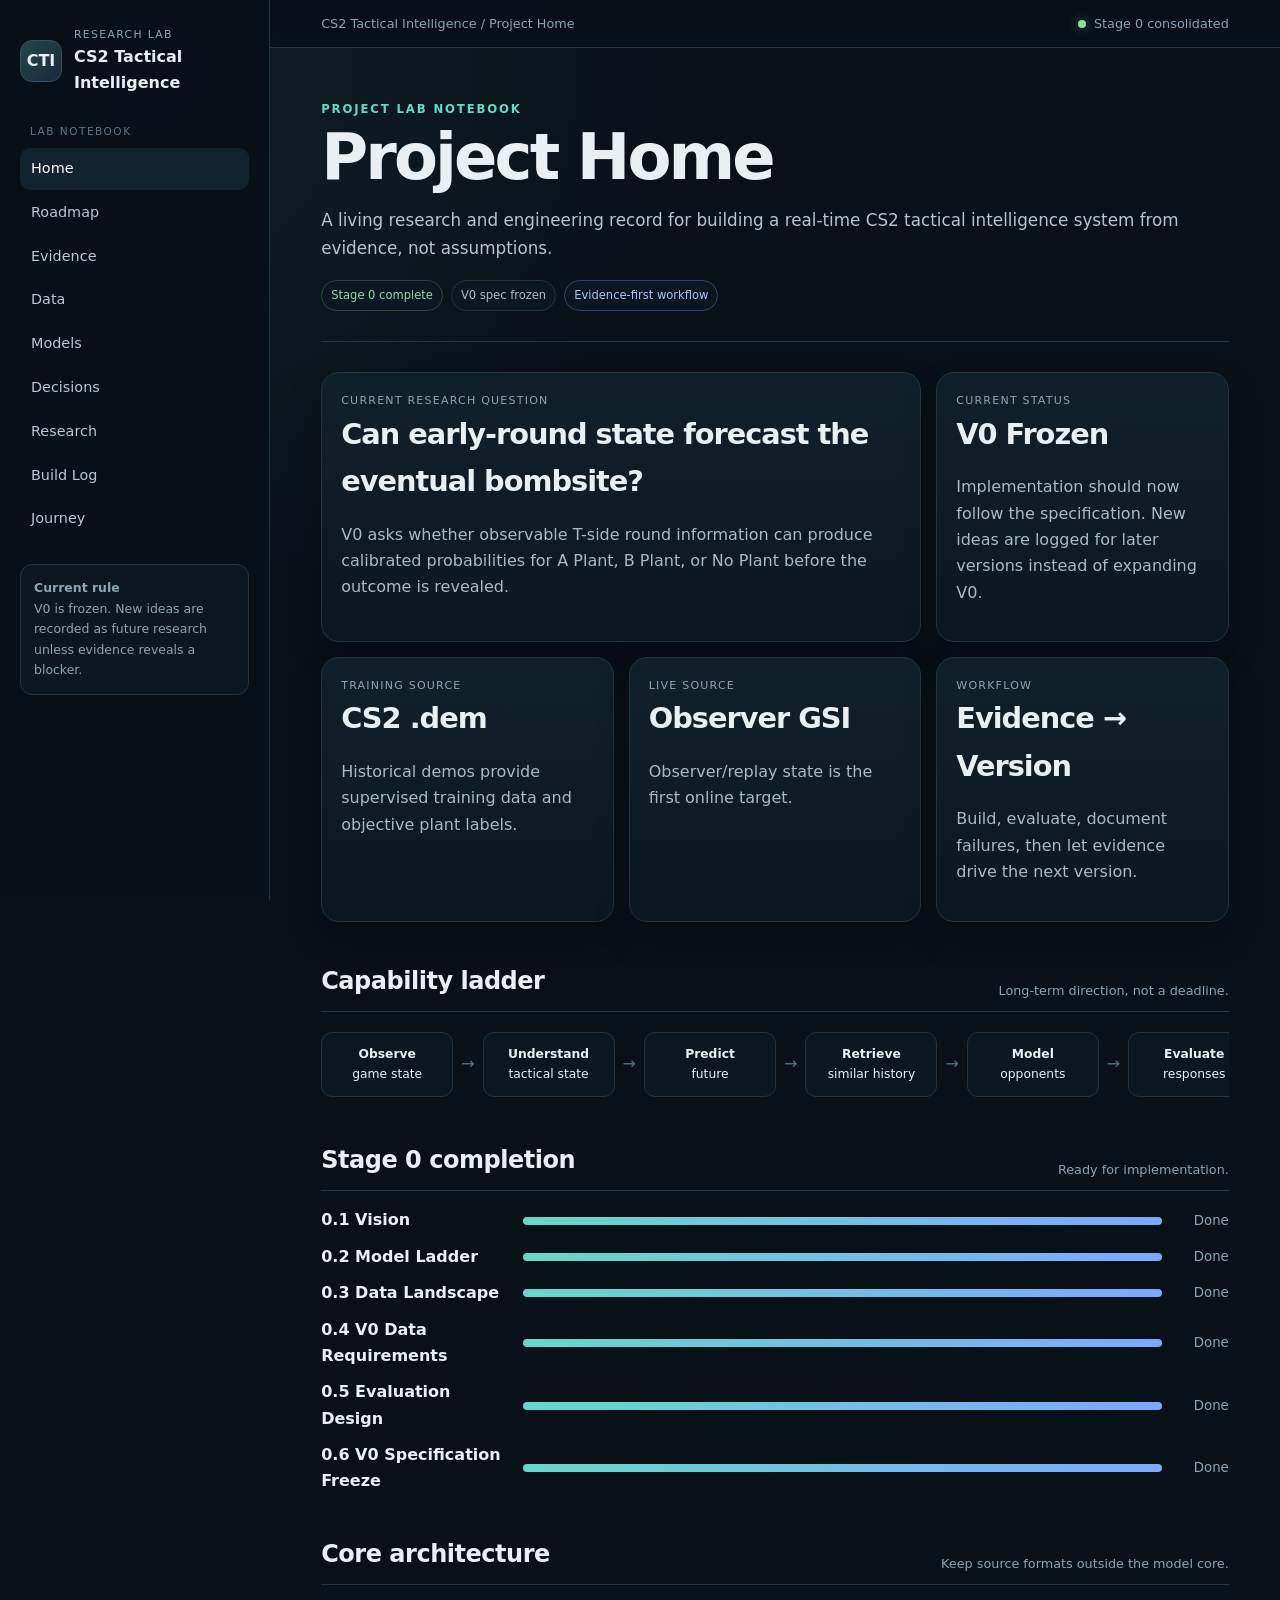
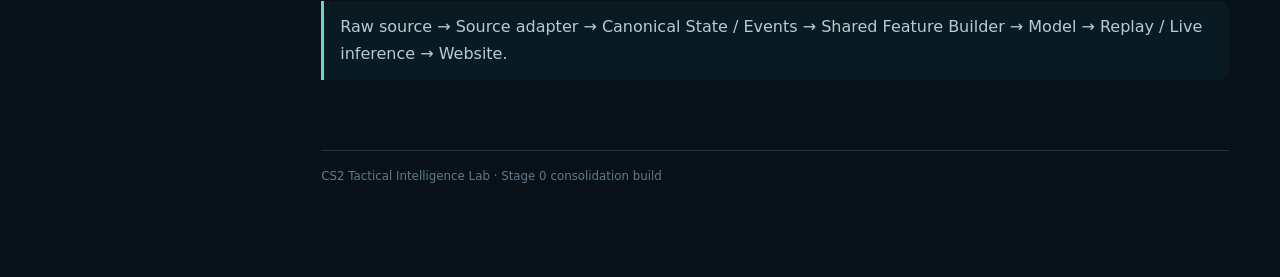
==== site/index.html @ 53e15827 "docs: add project research website" ====
<!doctype html><html><head><meta charset="utf-8"><meta name="viewport" content="width=device-width,initial-scale=1"><title>Project Home — CS2 Tactical Intelligence Lab</title><link rel="stylesheet" href="assets/style.css"></head><body data-page="home"><div class="shell"><aside class="side"><div class="brand"><div class="mark">CTI</div><div><small>Research Lab</small><strong>CS2 Tactical<br>Intelligence</strong></div></div><div class="nav-label">Lab Notebook</div><nav class="nav"><a data-page="home" href="index.html">Home</a><a data-page="roadmap" href="pages/roadmap.html">Roadmap</a><a data-page="evidence" href="pages/evidence.html">Evidence</a><a data-page="data" href="pages/data.html">Data</a><a data-page="models" href="pages/models.html">Models</a><a data-page="decisions" href="pages/decisions.html">Decisions</a><a data-page="research" href="pages/research.html">Research</a><a data-page="build-log" href="pages/build-log.html">Build Log</a><a data-page="journey" href="pages/journey.html">Journey</a></nav><div class="note"><strong>Current rule</strong><br>V0 is frozen. New ideas are recorded as future research unless evidence reveals a blocker.</div></aside><main class="main"><div class="top"><button class="menu">Menu</button><span>CS2 Tactical Intelligence / Project Home</span><span class="status"><i class="dot"></i>Stage 0 consolidated</span></div><div class="content"><header class="hero"><div class="kicker">Project Lab Notebook</div><h1>Project Home</h1><p class="lead">A living research and engineering record for building a real-time CS2 tactical intelligence system from evidence, not assumptions.</p><div class="badges"><span class="badge ok">Stage 0 complete</span><span class="badge">V0 spec frozen</span><span class="badge future">Evidence-first workflow</span></div></header><section class="grid"><article class="card wide"><div class="stat-label">Current research question</div><div class="stat">Can early-round state forecast the eventual bombsite?</div><p>V0 asks whether observable T-side round information can produce calibrated probabilities for A Plant, B Plant, or No Plant before the outcome is revealed.</p></article><article class="card"><div class="stat-label">Current status</div><div class="stat">V0 Frozen</div><p>Implementation should now follow the specification. New ideas are logged for later versions instead of expanding V0.</p></article><article class="card"><div class="stat-label">Training source</div><div class="stat">CS2 .dem</div><p>Historical demos provide supervised training data and objective plant labels.</p></article><article class="card"><div class="stat-label">Live source</div><div class="stat">Observer GSI</div><p>Observer/replay state is the first online target.</p></article><article class="card"><div class="stat-label">Workflow</div><div class="stat">Evidence → Version</div><p>Build, evaluate, document failures, then let evidence drive the next version.</p></article></section><section class="section"><div class="section-head"><h2>Capability ladder</h2><p>Long-term direction, not a deadline.</p></div><div class="flow"><div class="node"><b>Observe</b><br>game state</div><div class="arrow">→</div><div class="node"><b>Understand</b><br>tactical state</div><div class="arrow">→</div><div class="node"><b>Predict</b><br>future</div><div class="arrow">→</div><div class="node"><b>Retrieve</b><br>similar history</div><div class="arrow">→</div><div class="node"><b>Model</b><br>opponents</div><div class="arrow">→</div><div class="node"><b>Evaluate</b><br>responses</div></div></section><section class="section"><div class="section-head"><h2>Stage 0 completion</h2><p>Ready for implementation.</p></div><div class="progress"><div class="prow"><strong>0.1 Vision</strong><div class="bar"><i></i></div><small>Done</small></div><div class="prow"><strong>0.2 Model Ladder</strong><div class="bar"><i></i></div><small>Done</small></div><div class="prow"><strong>0.3 Data Landscape</strong><div class="bar"><i></i></div><small>Done</small></div><div class="prow"><strong>0.4 V0 Data Requirements</strong><div class="bar"><i></i></div><small>Done</small></div><div class="prow"><strong>0.5 Evaluation Design</strong><div class="bar"><i></i></div><small>Done</small></div><div class="prow"><strong>0.6 V0 Specification Freeze</strong><div class="bar"><i></i></div><small>Done</small></div></div></section><section class="section"><div class="section-head"><h2>Core architecture</h2><p>Keep source formats outside the model core.</p></div><div class="callout">Raw source → Source adapter → Canonical State / Events → Shared Feature Builder → Model → Replay / Live inference → Website.</div></section><footer class="footer">CS2 Tactical Intelligence Lab · Stage 0 consolidation build</footer></div></main></div><script src="assets/site.js"></script></body></html>
---- site/assets/style.css ----
:root{--bg:#081018;--panel:#0d1822;--panel2:#10212d;--line:#203543;--text:#e8f0f4;--muted:#8da4b2;--a:#68d7c7;--b:#7ca8ff;--ok:#89e0a5;--warn:#f1c66e;--radius:18px}*{box-sizing:border-box}html{scroll-behavior:smooth}body{margin:0;background:radial-gradient(circle at 12% 4%,rgba(104,215,199,.08),transparent 25%),var(--bg);color:var(--text);font-family:Inter,ui-sans-serif,system-ui,-apple-system,BlinkMacSystemFont,"Segoe UI",sans-serif;line-height:1.65}a{color:var(--a);text-decoration:none}a:hover{text-decoration:underline}.shell{display:grid;grid-template-columns:270px 1fr;min-height:100vh}.side{position:sticky;top:0;height:100vh;overflow:auto;border-right:1px solid var(--line);padding:26px 20px;background:rgba(8,16,24,.95)}.brand{display:flex;gap:12px;align-items:center;margin-bottom:26px}.mark{width:42px;height:42px;border-radius:12px;background:linear-gradient(135deg,rgba(104,215,199,.28),rgba(124,168,255,.16));border:1px solid #315263;display:grid;place-items:center;font-weight:800}.brand small{display:block;color:var(--muted);text-transform:uppercase;letter-spacing:.12em;font-size:.68rem}.nav-label{margin:22px 10px 8px;color:#5f7684;text-transform:uppercase;font-size:.66rem;letter-spacing:.14em}.nav a{display:block;padding:9px 11px;margin:2px 0;border-radius:10px;color:#b9c8d1;font-size:.9rem}.nav a.active,.nav a:hover{background:#11232f;color:white;text-decoration:none}.note{margin-top:24px;padding:13px;border:1px solid var(--line);border-radius:12px;background:#0a1720;color:var(--muted);font-size:.78rem}.main{min-width:0}.top{position:sticky;top:0;z-index:5;display:flex;justify-content:space-between;gap:12px;align-items:center;padding:13px clamp(20px,4vw,52px);border-bottom:1px solid var(--line);background:rgba(8,16,24,.86);backdrop-filter:blur(12px);font-size:.8rem;color:var(--muted)}.status{display:flex;gap:8px;align-items:center}.dot{width:8px;height:8px;border-radius:50%;background:var(--ok);box-shadow:0 0 12px rgba(137,224,165,.5)}.content{max-width:1250px;margin:auto;padding:52px clamp(22px,4vw,58px) 90px}.hero{border-bottom:1px solid var(--line);padding-bottom:30px;margin-bottom:30px}.kicker{color:var(--a);font-weight:700;text-transform:uppercase;letter-spacing:.16em;font-size:.73rem}h1{font-size:clamp(2.2rem,5vw,4.5rem);line-height:1.02;letter-spacing:-.045em;margin:.35rem 0 1rem;max-width:1000px}h2{font-size:1.5rem;letter-spacing:-.02em;margin:2.3rem 0 .8rem}h3{font-size:1.06rem;margin:1.3rem 0 .4rem}.lead{max-width:900px;color:#b4c5ce;font-size:1.05rem}.badges{display:flex;gap:8px;flex-wrap:wrap;margin-top:18px}.badge{display:inline-flex;padding:5px 9px;border-radius:999px;border:1px solid var(--line);background:#0a1720;color:#a9bdc8;font-size:.72rem}.ok{color:var(--ok);border-color:#284936}.warn{color:var(--warn);border-color:#544622}.future{color:#aec3ff;border-color:#32466d}.grid{display:grid;grid-template-columns:repeat(12,1fr);gap:15px}.card{grid-column:span 4;padding:19px;border-radius:var(--radius);border:1px solid var(--line);background:linear-gradient(180deg,#10202b,#0a1720);box-shadow:0 16px 34px rgba(0,0,0,.22)}.card.wide{grid-column:span 8}.card.half{grid-column:span 6}.card.full{grid-column:1/-1}.card p,.muted{color:#a8bbc5}.stat-label{color:var(--muted);text-transform:uppercase;letter-spacing:.11em;font-size:.69rem}.stat{font-size:1.8rem;font-weight:760;letter-spacing:-.035em}.section{margin-top:40px}.section-head{display:flex;justify-content:space-between;gap:20px;align-items:end;border-bottom:1px solid var(--line);padding-bottom:10px;margin-bottom:16px}.section-head h2{margin:0}.section-head p{margin:0;color:var(--muted);font-size:.8rem}.flow{display:flex;gap:8px;align-items:stretch;overflow:auto;padding:4px 0}.node{min-width:132px;border:1px solid var(--line);border-radius:11px;padding:11px;background:#0a1720;text-align:center;font-size:.77rem}.arrow{align-self:center;color:#567281}.table-wrap{overflow:auto;border:1px solid var(--line);border-radius:13px}table{width:100%;border-collapse:collapse;min-width:760px;background:#0a151e}th,td{padding:11px 13px;text-align:left;border-bottom:1px solid #1a2d39;vertical-align:top;font-size:.81rem}th{background:#0f1e29;color:#b8ccd6;text-transform:uppercase;letter-spacing:.07em;font-size:.68rem}td{color:#adbec7}.callout{margin:14px 0;padding:13px 16px;border-left:3px solid var(--a);border-radius:0 11px 11px 0;background:#0a1a22;color:#b8cbd4}.timeline{border-left:1px solid #294250;margin-left:10px;padding-left:26px}.entry{position:relative;margin:0 0 27px}.entry:before{content:"";position:absolute;left:-33px;top:8px;width:11px;height:11px;border-radius:50%;border:2px solid var(--a);background:var(--bg)}.entry time{font-size:.69rem;color:var(--a);letter-spacing:.11em;text-transform:uppercase}.evidence{border:1px solid var(--line);border-radius:15px;background:#0a1720;overflow:hidden;margin:15px 0}.e-head{display:flex;justify-content:space-between;gap:12px;padding:12px 15px;background:#0f1e29;border-bottom:1px solid var(--line)}.eid{font-family:monospace;color:var(--a);font-weight:700}.e-body{padding:15px}.kv{display:grid;grid-template-columns:140px 1fr;gap:7px 14px;font-size:.82rem}.kv b{color:#718b99}.kv span{color:#b8cad3}.progress{display:grid;gap:10px}.prow{display:grid;grid-template-columns:190px 1fr 55px;gap:12px;align-items:center}.bar{height:8px;border-radius:999px;background:#10232e;overflow:hidden}.bar i{display:block;height:100%;width:100%;background:linear-gradient(90deg,var(--a),var(--b))}.prow small{color:var(--muted);text-align:right}.clean{color:#adc0ca}.clean li{margin:.3rem 0}.footer{margin-top:70px;padding-top:16px;border-top:1px solid var(--line);color:#617b89;font-size:.74rem}.menu{display:none}@media(max-width:900px){.shell{display:block}.side{position:fixed;z-index:20;left:-300px;width:270px;transition:.2s}.side.open{left:0}.menu{display:inline-block;background:#10212d;border:1px solid var(--line);color:white;border-radius:8px;padding:7px 10px}.card,.card.wide,.card.half{grid-column:1/-1}}@media(max-width:620px){.content{padding-top:34px}.kv{grid-template-columns:1fr}.prow{grid-template-columns:1fr 45px}.prow .bar{grid-column:1/-1}}
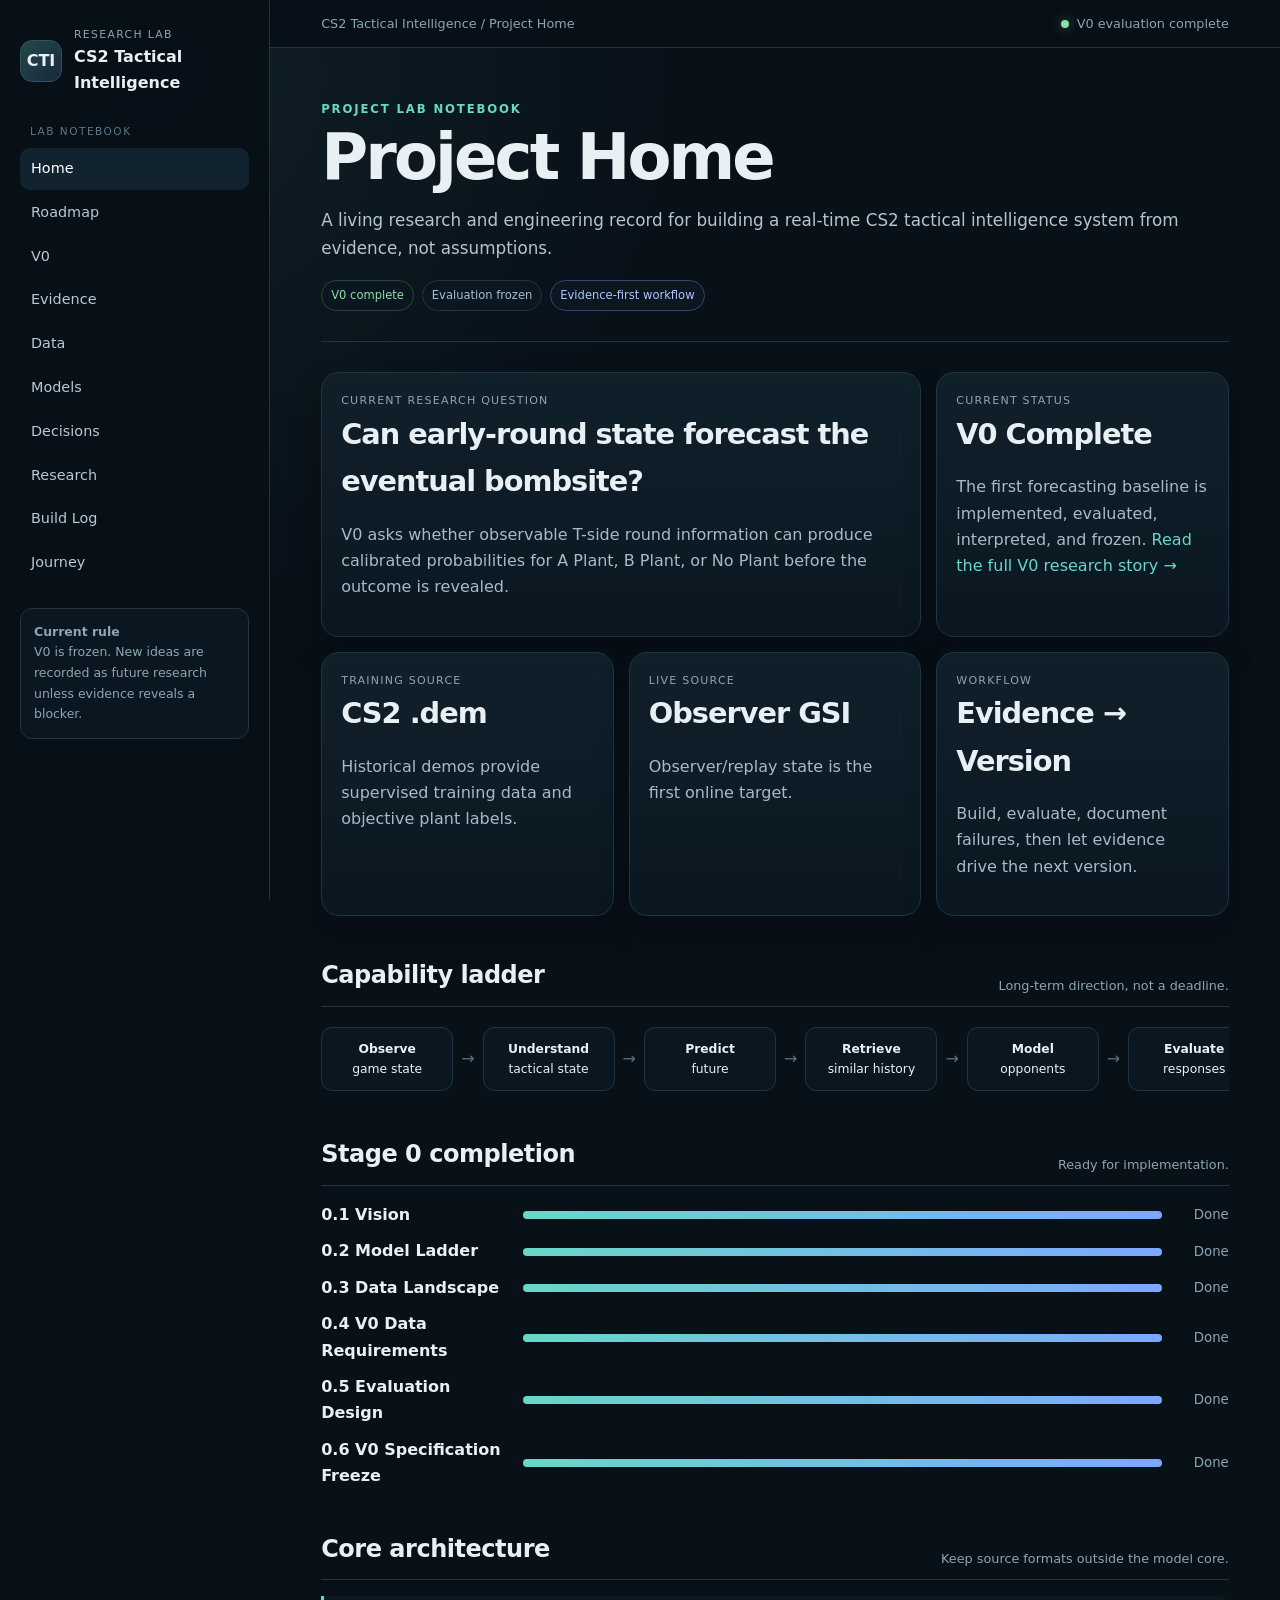
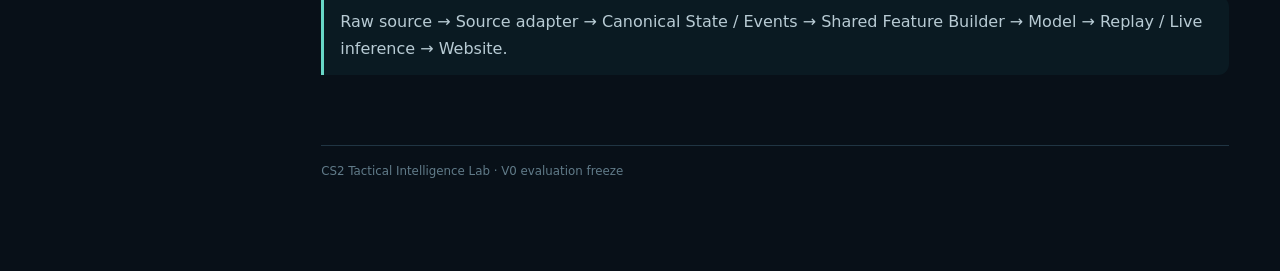
==== commit fadb1f18: "docs: publish V0 research story website" ====
--- a/site/index.html
+++ b/site/index.html
@@ -1 +1 @@
-<!doctype html><html><head><meta charset="utf-8"><meta name="viewport" content="width=device-width,initial-scale=1"><title>Project Home — CS2 Tactical Intelligence Lab</title><link rel="stylesheet" href="assets/style.css"></head><body data-page="home"><div class="shell"><aside class="side"><div class="brand"><div class="mark">CTI</div><div><small>Research Lab</small><strong>CS2 Tactical<br>Intelligence</strong></div></div><div class="nav-label">Lab Notebook</div><nav class="nav"><a data-page="home" href="index.html">Home</a><a data-page="roadmap" href="pages/roadmap.html">Roadmap</a><a data-page="evidence" href="pages/evidence.html">Evidence</a><a data-page="data" href="pages/data.html">Data</a><a data-page="models" href="pages/models.html">Models</a><a data-page="decisions" href="pages/decisions.html">Decisions</a><a data-page="research" href="pages/research.html">Research</a><a data-page="build-log" href="pages/build-log.html">Build Log</a><a data-page="journey" href="pages/journey.html">Journey</a></nav><div class="note"><strong>Current rule</strong><br>V0 is frozen. New ideas are recorded as future research unless evidence reveals a blocker.</div></aside><main class="main"><div class="top"><button class="menu">Menu</button><span>CS2 Tactical Intelligence / Project Home</span><span class="status"><i class="dot"></i>Stage 0 consolidated</span></div><div class="content"><header class="hero"><div class="kicker">Project Lab Notebook</div><h1>Project Home</h1><p class="lead">A living research and engineering record for building a real-time CS2 tactical intelligence system from evidence, not assumptions.</p><div class="badges"><span class="badge ok">Stage 0 complete</span><span class="badge">V0 spec frozen</span><span class="badge future">Evidence-first workflow</span></div></header><section class="grid"><article class="card wide"><div class="stat-label">Current research question</div><div class="stat">Can early-round state forecast the eventual bombsite?</div><p>V0 asks whether observable T-side round information can produce calibrated probabilities for A Plant, B Plant, or No Plant before the outcome is revealed.</p></article><article class="card"><div class="stat-label">Current status</div><div class="stat">V0 Frozen</div><p>Implementation should now follow the specification. New ideas are logged for later versions instead of expanding V0.</p></article><article class="card"><div class="stat-label">Training source</div><div class="stat">CS2 .dem</div><p>Historical demos provide supervised training data and objective plant labels.</p></article><article class="card"><div class="stat-label">Live source</div><div class="stat">Observer GSI</div><p>Observer/replay state is the first online target.</p></article><article class="card"><div class="stat-label">Workflow</div><div class="stat">Evidence → Version</div><p>Build, evaluate, document failures, then let evidence drive the next version.</p></article></section><section class="section"><div class="section-head"><h2>Capability ladder</h2><p>Long-term direction, not a deadline.</p></div><div class="flow"><div class="node"><b>Observe</b><br>game state</div><div class="arrow">→</div><div class="node"><b>Understand</b><br>tactical state</div><div class="arrow">→</div><div class="node"><b>Predict</b><br>future</div><div class="arrow">→</div><div class="node"><b>Retrieve</b><br>similar history</div><div class="arrow">→</div><div class="node"><b>Model</b><br>opponents</div><div class="arrow">→</div><div class="node"><b>Evaluate</b><br>responses</div></div></section><section class="section"><div class="section-head"><h2>Stage 0 completion</h2><p>Ready for implementation.</p></div><div class="progress"><div class="prow"><strong>0.1 Vision</strong><div class="bar"><i></i></div><small>Done</small></div><div class="prow"><strong>0.2 Model Ladder</strong><div class="bar"><i></i></div><small>Done</small></div><div class="prow"><strong>0.3 Data Landscape</strong><div class="bar"><i></i></div><small>Done</small></div><div class="prow"><strong>0.4 V0 Data Requirements</strong><div class="bar"><i></i></div><small>Done</small></div><div class="prow"><strong>0.5 Evaluation Design</strong><div class="bar"><i></i></div><small>Done</small></div><div class="prow"><strong>0.6 V0 Specification Freeze</strong><div class="bar"><i></i></div><small>Done</small></div></div></section><section class="section"><div class="section-head"><h2>Core architecture</h2><p>Keep source formats outside the model core.</p></div><div class="callout">Raw source → Source adapter → Canonical State / Events → Shared Feature Builder → Model → Replay / Live inference → Website.</div></section><footer class="footer">CS2 Tactical Intelligence Lab · Stage 0 consolidation build</footer></div></main></div><script src="assets/site.js"></script></body></html>+<!doctype html><html><head><meta charset="utf-8"><meta name="viewport" content="width=device-width,initial-scale=1"><title>Project Home — CS2 Tactical Intelligence Lab</title><link rel="stylesheet" href="assets/style.css"></head><body data-page="home"><div class="shell"><aside class="side"><div class="brand"><div class="mark">CTI</div><div><small>Research Lab</small><strong>CS2 Tactical<br>Intelligence</strong></div></div><div class="nav-label">Lab Notebook</div><nav class="nav"><a data-page="home" href="index.html">Home</a><a data-page="roadmap" href="pages/roadmap.html">Roadmap</a><a data-page="v0" href="pages/v0.html">V0</a><a data-page="evidence" href="pages/evidence.html">Evidence</a><a data-page="data" href="pages/data.html">Data</a><a data-page="models" href="pages/models.html">Models</a><a data-page="decisions" href="pages/decisions.html">Decisions</a><a data-page="research" href="pages/research.html">Research</a><a data-page="build-log" href="pages/build-log.html">Build Log</a><a data-page="journey" href="pages/journey.html">Journey</a></nav><div class="note"><strong>Current rule</strong><br>V0 is frozen. New ideas are recorded as future research unless evidence reveals a blocker.</div></aside><main class="main"><div class="top"><button class="menu">Menu</button><span>CS2 Tactical Intelligence / Project Home</span><span class="status"><i class="dot"></i>V0 evaluation complete</span></div><div class="content"><header class="hero"><div class="kicker">Project Lab Notebook</div><h1>Project Home</h1><p class="lead">A living research and engineering record for building a real-time CS2 tactical intelligence system from evidence, not assumptions.</p><div class="badges"><span class="badge ok">V0 complete</span><span class="badge">Evaluation frozen</span><span class="badge future">Evidence-first workflow</span></div></header><section class="grid"><article class="card wide"><div class="stat-label">Current research question</div><div class="stat">Can early-round state forecast the eventual bombsite?</div><p>V0 asks whether observable T-side round information can produce calibrated probabilities for A Plant, B Plant, or No Plant before the outcome is revealed.</p></article><article class="card"><div class="stat-label">Current status</div><div class="stat">V0 Complete</div><p>The first forecasting baseline is implemented, evaluated, interpreted, and frozen. <a href="pages/v0.html">Read the full V0 research story →</a></p></article><article class="card"><div class="stat-label">Training source</div><div class="stat">CS2 .dem</div><p>Historical demos provide supervised training data and objective plant labels.</p></article><article class="card"><div class="stat-label">Live source</div><div class="stat">Observer GSI</div><p>Observer/replay state is the first online target.</p></article><article class="card"><div class="stat-label">Workflow</div><div class="stat">Evidence → Version</div><p>Build, evaluate, document failures, then let evidence drive the next version.</p></article></section><section class="section"><div class="section-head"><h2>Capability ladder</h2><p>Long-term direction, not a deadline.</p></div><div class="flow"><div class="node"><b>Observe</b><br>game state</div><div class="arrow">→</div><div class="node"><b>Understand</b><br>tactical state</div><div class="arrow">→</div><div class="node"><b>Predict</b><br>future</div><div class="arrow">→</div><div class="node"><b>Retrieve</b><br>similar history</div><div class="arrow">→</div><div class="node"><b>Model</b><br>opponents</div><div class="arrow">→</div><div class="node"><b>Evaluate</b><br>responses</div></div></section><section class="section"><div class="section-head"><h2>Stage 0 completion</h2><p>Ready for implementation.</p></div><div class="progress"><div class="prow"><strong>0.1 Vision</strong><div class="bar"><i></i></div><small>Done</small></div><div class="prow"><strong>0.2 Model Ladder</strong><div class="bar"><i></i></div><small>Done</small></div><div class="prow"><strong>0.3 Data Landscape</strong><div class="bar"><i></i></div><small>Done</small></div><div class="prow"><strong>0.4 V0 Data Requirements</strong><div class="bar"><i></i></div><small>Done</small></div><div class="prow"><strong>0.5 Evaluation Design</strong><div class="bar"><i></i></div><small>Done</small></div><div class="prow"><strong>0.6 V0 Specification Freeze</strong><div class="bar"><i></i></div><small>Done</small></div></div></section><section class="section"><div class="section-head"><h2>Core architecture</h2><p>Keep source formats outside the model core.</p></div><div class="callout">Raw source → Source adapter → Canonical State / Events → Shared Feature Builder → Model → Replay / Live inference → Website.</div></section><footer class="footer">CS2 Tactical Intelligence Lab · V0 evaluation freeze</footer></div></main></div><script src="assets/site.js"></script></body></html>
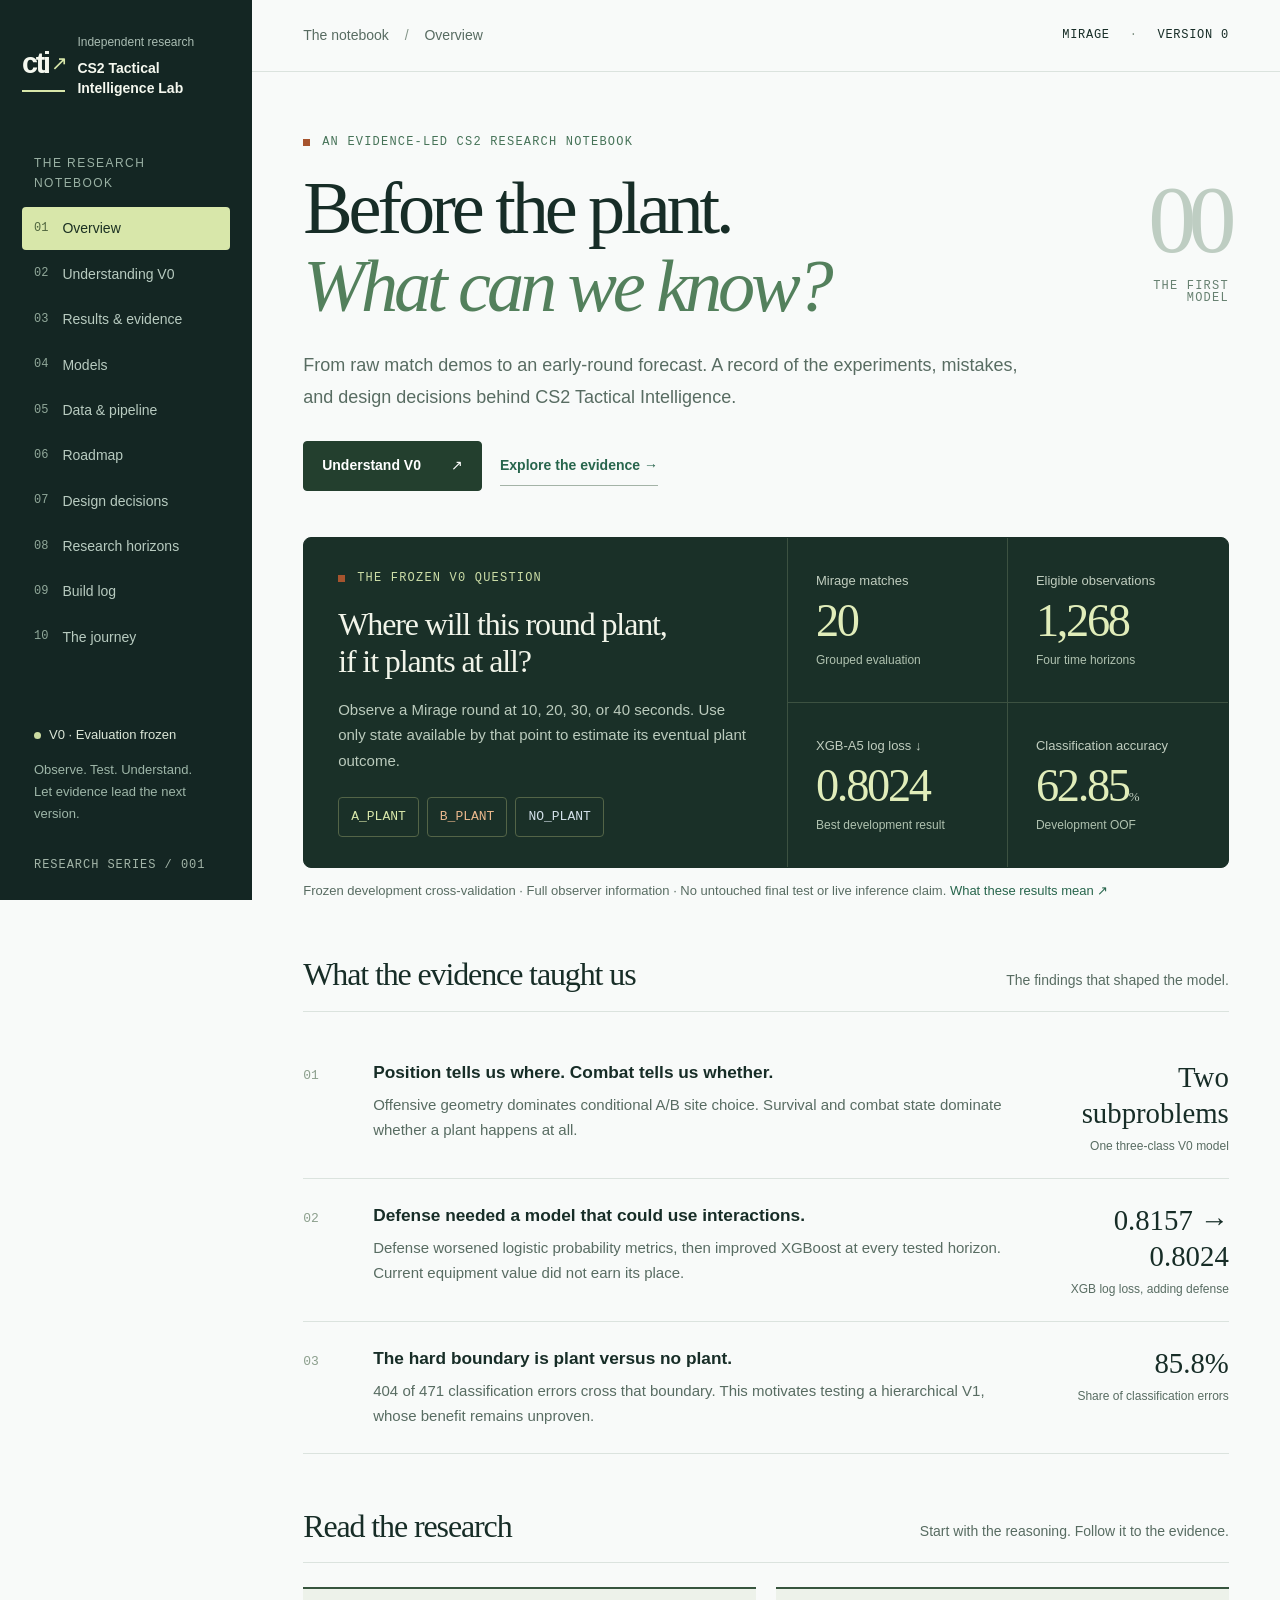
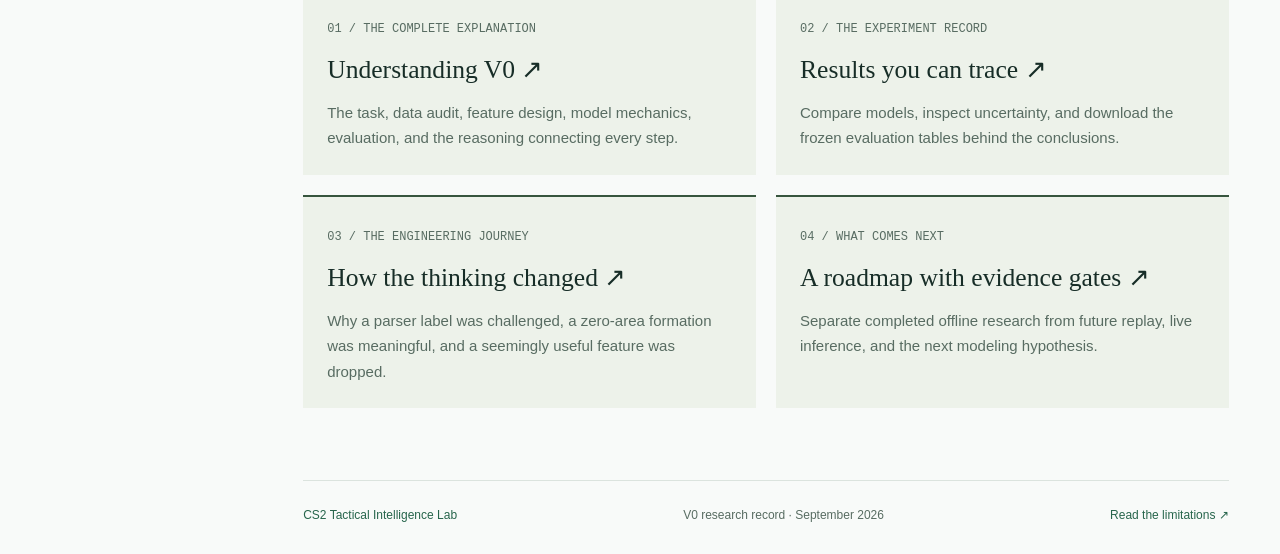
==== commit 1eea8910: "docs: redesign V0 research site and expand explanations" ====
--- a/site/index.html
+++ b/site/index.html
@@ -1 +1,6 @@
-<!doctype html><html><head><meta charset="utf-8"><meta name="viewport" content="width=device-width,initial-scale=1"><title>Project Home — CS2 Tactical Intelligence Lab</title><link rel="stylesheet" href="assets/style.css"></head><body data-page="home"><div class="shell"><aside class="side"><div class="brand"><div class="mark">CTI</div><div><small>Research Lab</small><strong>CS2 Tactical<br>Intelligence</strong></div></div><div class="nav-label">Lab Notebook</div><nav class="nav"><a data-page="home" href="index.html">Home</a><a data-page="roadmap" href="pages/roadmap.html">Roadmap</a><a data-page="v0" href="pages/v0.html">V0</a><a data-page="evidence" href="pages/evidence.html">Evidence</a><a data-page="data" href="pages/data.html">Data</a><a data-page="models" href="pages/models.html">Models</a><a data-page="decisions" href="pages/decisions.html">Decisions</a><a data-page="research" href="pages/research.html">Research</a><a data-page="build-log" href="pages/build-log.html">Build Log</a><a data-page="journey" href="pages/journey.html">Journey</a></nav><div class="note"><strong>Current rule</strong><br>V0 is frozen. New ideas are recorded as future research unless evidence reveals a blocker.</div></aside><main class="main"><div class="top"><button class="menu">Menu</button><span>CS2 Tactical Intelligence / Project Home</span><span class="status"><i class="dot"></i>V0 evaluation complete</span></div><div class="content"><header class="hero"><div class="kicker">Project Lab Notebook</div><h1>Project Home</h1><p class="lead">A living research and engineering record for building a real-time CS2 tactical intelligence system from evidence, not assumptions.</p><div class="badges"><span class="badge ok">V0 complete</span><span class="badge">Evaluation frozen</span><span class="badge future">Evidence-first workflow</span></div></header><section class="grid"><article class="card wide"><div class="stat-label">Current research question</div><div class="stat">Can early-round state forecast the eventual bombsite?</div><p>V0 asks whether observable T-side round information can produce calibrated probabilities for A Plant, B Plant, or No Plant before the outcome is revealed.</p></article><article class="card"><div class="stat-label">Current status</div><div class="stat">V0 Complete</div><p>The first forecasting baseline is implemented, evaluated, interpreted, and frozen. <a href="pages/v0.html">Read the full V0 research story →</a></p></article><article class="card"><div class="stat-label">Training source</div><div class="stat">CS2 .dem</div><p>Historical demos provide supervised training data and objective plant labels.</p></article><article class="card"><div class="stat-label">Live source</div><div class="stat">Observer GSI</div><p>Observer/replay state is the first online target.</p></article><article class="card"><div class="stat-label">Workflow</div><div class="stat">Evidence → Version</div><p>Build, evaluate, document failures, then let evidence drive the next version.</p></article></section><section class="section"><div class="section-head"><h2>Capability ladder</h2><p>Long-term direction, not a deadline.</p></div><div class="flow"><div class="node"><b>Observe</b><br>game state</div><div class="arrow">→</div><div class="node"><b>Understand</b><br>tactical state</div><div class="arrow">→</div><div class="node"><b>Predict</b><br>future</div><div class="arrow">→</div><div class="node"><b>Retrieve</b><br>similar history</div><div class="arrow">→</div><div class="node"><b>Model</b><br>opponents</div><div class="arrow">→</div><div class="node"><b>Evaluate</b><br>responses</div></div></section><section class="section"><div class="section-head"><h2>Stage 0 completion</h2><p>Ready for implementation.</p></div><div class="progress"><div class="prow"><strong>0.1 Vision</strong><div class="bar"><i></i></div><small>Done</small></div><div class="prow"><strong>0.2 Model Ladder</strong><div class="bar"><i></i></div><small>Done</small></div><div class="prow"><strong>0.3 Data Landscape</strong><div class="bar"><i></i></div><small>Done</small></div><div class="prow"><strong>0.4 V0 Data Requirements</strong><div class="bar"><i></i></div><small>Done</small></div><div class="prow"><strong>0.5 Evaluation Design</strong><div class="bar"><i></i></div><small>Done</small></div><div class="prow"><strong>0.6 V0 Specification Freeze</strong><div class="bar"><i></i></div><small>Done</small></div></div></section><section class="section"><div class="section-head"><h2>Core architecture</h2><p>Keep source formats outside the model core.</p></div><div class="callout">Raw source → Source adapter → Canonical State / Events → Shared Feature Builder → Model → Replay / Live inference → Website.</div></section><footer class="footer">CS2 Tactical Intelligence Lab · V0 evaluation freeze</footer></div></main></div><script src="assets/site.js"></script></body></html>+<!doctype html>
+<html lang="en"><head><meta charset="utf-8"><meta name="viewport" content="width=device-width,initial-scale=1"><meta name="description" content="A research notebook explaining the design and frozen development evaluation of a CS2 early-round plant outcome forecaster."><meta name="theme-color" content="#142623"><title>Overview — CS2 Tactical Intelligence Lab</title><link rel="stylesheet" href="assets/style.css"></head>
+<body data-page="home"><a class="skip-link" href="#main">Skip to content</a><div class="shell"><aside class="side" id="site-navigation" aria-label="Lab navigation"><a class="brand" href="index.html"><span class="mark">cti<span>↗</span></span><span><small>Independent research</small><strong>CS2 Tactical<br>Intelligence Lab</strong></span></a><div class="nav-label">The research notebook</div><nav class="nav"><a data-page="home" href="index.html" class="active" aria-current="page"><span>01</span>Overview</a><a data-page="v0" href="pages/v0.html"><span>02</span>Understanding V0</a><a data-page="evidence" href="pages/evidence.html"><span>03</span>Results & evidence</a><a data-page="models" href="pages/models.html"><span>04</span>Models</a><a data-page="data" href="pages/data.html"><span>05</span>Data & pipeline</a><a data-page="roadmap" href="pages/roadmap.html"><span>06</span>Roadmap</a><a data-page="decisions" href="pages/decisions.html"><span>07</span>Design decisions</a><a data-page="research" href="pages/research.html"><span>08</span>Research horizons</a><a data-page="build-log" href="pages/build-log.html"><span>09</span>Build log</a><a data-page="journey" href="pages/journey.html"><span>10</span>The journey</a></nav><div class="side-bottom"><div class="status"><i class="dot"></i>V0 · Evaluation frozen</div><p>Observe. Test. Understand.<br>Let evidence lead the next version.</p><span class="edition">RESEARCH SERIES / 001</span></div></aside><div class="menu-backdrop" hidden></div><main class="main" id="main"><div class="top"><button class="menu" aria-controls="site-navigation" aria-expanded="false" aria-label="Open navigation">☰ <span>Menu</span></button><span class="breadcrumb">The notebook <span>/</span> Overview</span><span class="top-meta">MIRAGE <span>·</span> VERSION 0</span></div><div class="content"><header class="home-hero"><div><div class="kicker">An evidence-led CS2 research notebook</div><h1>Before the plant.<br><em>What can we know?</em></h1><p class="lead">From raw match demos to an early-round forecast. A record of the experiments, mistakes, and design decisions behind CS2 Tactical Intelligence.</p><div class="actions"><a class="button" href="pages/v0.html">Understand V0 <span>↗</span></a><a class="text-link" href="pages/evidence.html">Explore the evidence →</a></div></div><div class="issue-number">00<span>THE FIRST MODEL</span></div></header>
+<section class="research-board" aria-label="V0 scope and development results"><div class="board-story"><div class="kicker">The frozen V0 question</div><h2>Where will this round plant,<br>if it plants at all?</h2><p>Observe a Mirage round at 10, 20, 30, or 40 seconds. Use only state available by that point to estimate its eventual plant outcome.</p><div class="outcomes"><span class="outcome">A_PLANT</span><span class="outcome">B_PLANT</span><span class="outcome">NO_PLANT</span></div></div><div class="board-metrics"><div class="metric"><span>Mirage matches</span><strong>20</strong><small>Grouped evaluation</small></div><div class="metric"><span>Eligible observations</span><strong>1,268</strong><small>Four time horizons</small></div><div class="metric"><span>XGB-A5 log loss ↓</span><strong>0.8024</strong><small>Best development result</small></div><div class="metric"><span>Classification accuracy</span><strong>62.85<span>%</span></strong><small>Development OOF</small></div></div></section><p class="board-caption">Frozen development cross-validation · Full observer information · No untouched final test or live inference claim. <a href="pages/v0.html#limitations">What these results mean ↗</a></p>
+<section class="section"><div class="section-head"><h2>What the evidence taught us</h2><p>The findings that shaped the model.</p></div><div class="finding-list"><article class="finding-row"><span class="finding-index">01</span><div><h3>Position tells us where. Combat tells us whether.</h3><p>Offensive geometry dominates conditional A/B site choice. Survival and combat state dominate whether a plant happens at all.</p></div><div class="finding-value">Two subproblems<small>One three-class V0 model</small></div></article><article class="finding-row"><span class="finding-index">02</span><div><h3>Defense needed a model that could use interactions.</h3><p>Defense worsened logistic probability metrics, then improved XGBoost at every tested horizon. Current equipment value did not earn its place.</p></div><div class="finding-value">0.8157 → 0.8024<small>XGB log loss, adding defense</small></div></article><article class="finding-row"><span class="finding-index">03</span><div><h3>The hard boundary is plant versus no plant.</h3><p>404 of 471 classification errors cross that boundary. This motivates testing a hierarchical V1, whose benefit remains unproven.</p></div><div class="finding-value">85.8%<small>Share of classification errors</small></div></article></div></section>
+<section class="section"><div class="section-head"><h2>Read the research</h2><p>Start with the reasoning. Follow it to the evidence.</p></div><div class="read-next"><a class="read-card" href="pages/v0.html"><span>01 / THE COMPLETE EXPLANATION</span><h3>Understanding V0 ↗</h3><p>The task, data audit, feature design, model mechanics, evaluation, and the reasoning connecting every step.</p></a><a class="read-card" href="pages/evidence.html"><span>02 / THE EXPERIMENT RECORD</span><h3>Results you can trace ↗</h3><p>Compare models, inspect uncertainty, and download the frozen evaluation tables behind the conclusions.</p></a><a class="read-card" href="pages/journey.html"><span>03 / THE ENGINEERING JOURNEY</span><h3>How the thinking changed ↗</h3><p>Why a parser label was challenged, a zero-area formation was meaningful, and a seemingly useful feature was dropped.</p></a><a class="read-card" href="pages/roadmap.html"><span>04 / WHAT COMES NEXT</span><h3>A roadmap with evidence gates ↗</h3><p>Separate completed offline research from future replay, live inference, and the next modeling hypothesis.</p></a></div></section><footer class="footer"><a href="index.html">CS2 Tactical Intelligence Lab</a><span>V0 research record · September 2026</span><a href="pages/v0.html#limitations">Read the limitations ↗</a></footer></div></main></div><script src="assets/site.js"></script></body></html>
--- a/site/assets/style.css
+++ b/site/assets/style.css
@@ -1,2 +1,6 @@
 
-:root{--bg:#081018;--panel:#0d1822;--panel2:#10212d;--line:#203543;--text:#e8f0f4;--muted:#8da4b2;--a:#68d7c7;--b:#7ca8ff;--ok:#89e0a5;--warn:#f1c66e;--radius:18px}*{box-sizing:border-box}html{scroll-behavior:smooth}body{margin:0;background:radial-gradient(circle at 12% 4%,rgba(104,215,199,.08),transparent 25%),var(--bg);color:var(--text);font-family:Inter,ui-sans-serif,system-ui,-apple-system,BlinkMacSystemFont,"Segoe UI",sans-serif;line-height:1.65}a{color:var(--a);text-decoration:none}a:hover{text-decoration:underline}.shell{display:grid;grid-template-columns:270px 1fr;min-height:100vh}.side{position:sticky;top:0;height:100vh;overflow:auto;border-right:1px solid var(--line);padding:26px 20px;background:rgba(8,16,24,.95)}.brand{display:flex;gap:12px;align-items:center;margin-bottom:26px}.mark{width:42px;height:42px;border-radius:12px;background:linear-gradient(135deg,rgba(104,215,199,.28),rgba(124,168,255,.16));border:1px solid #315263;display:grid;place-items:center;font-weight:800}.brand small{display:block;color:var(--muted);text-transform:uppercase;letter-spacing:.12em;font-size:.68rem}.nav-label{margin:22px 10px 8px;color:#5f7684;text-transform:uppercase;font-size:.66rem;letter-spacing:.14em}.nav a{display:block;padding:9px 11px;margin:2px 0;border-radius:10px;color:#b9c8d1;font-size:.9rem}.nav a.active,.nav a:hover{background:#11232f;color:white;text-decoration:none}.note{margin-top:24px;padding:13px;border:1px solid var(--line);border-radius:12px;background:#0a1720;color:var(--muted);font-size:.78rem}.main{min-width:0}.top{position:sticky;top:0;z-index:5;display:flex;justify-content:space-between;gap:12px;align-items:center;padding:13px clamp(20px,4vw,52px);border-bottom:1px solid var(--line);background:rgba(8,16,24,.86);backdrop-filter:blur(12px);font-size:.8rem;color:var(--muted)}.status{display:flex;gap:8px;align-items:center}.dot{width:8px;height:8px;border-radius:50%;background:var(--ok);box-shadow:0 0 12px rgba(137,224,165,.5)}.content{max-width:1250px;margin:auto;padding:52px clamp(22px,4vw,58px) 90px}.hero{border-bottom:1px solid var(--line);padding-bottom:30px;margin-bottom:30px}.kicker{color:var(--a);font-weight:700;text-transform:uppercase;letter-spacing:.16em;font-size:.73rem}h1{font-size:clamp(2.2rem,5vw,4.5rem);line-height:1.02;letter-spacing:-.045em;margin:.35rem 0 1rem;max-width:1000px}h2{font-size:1.5rem;letter-spacing:-.02em;margin:2.3rem 0 .8rem}h3{font-size:1.06rem;margin:1.3rem 0 .4rem}.lead{max-width:900px;color:#b4c5ce;font-size:1.05rem}.badges{display:flex;gap:8px;flex-wrap:wrap;margin-top:18px}.badge{display:inline-flex;padding:5px 9px;border-radius:999px;border:1px solid var(--line);background:#0a1720;color:#a9bdc8;font-size:.72rem}.ok{color:var(--ok);border-color:#284936}.warn{color:var(--warn);border-color:#544622}.future{color:#aec3ff;border-color:#32466d}.grid{display:grid;grid-template-columns:repeat(12,1fr);gap:15px}.card{grid-column:span 4;padding:19px;border-radius:var(--radius);border:1px solid var(--line);background:linear-gradient(180deg,#10202b,#0a1720);box-shadow:0 16px 34px rgba(0,0,0,.22)}.card.wide{grid-column:span 8}.card.half{grid-column:span 6}.card.full{grid-column:1/-1}.card p,.muted{color:#a8bbc5}.stat-label{color:var(--muted);text-transform:uppercase;letter-spacing:.11em;font-size:.69rem}.stat{font-size:1.8rem;font-weight:760;letter-spacing:-.035em}.section{margin-top:40px}.section-head{display:flex;justify-content:space-between;gap:20px;align-items:end;border-bottom:1px solid var(--line);padding-bottom:10px;margin-bottom:16px}.section-head h2{margin:0}.section-head p{margin:0;color:var(--muted);font-size:.8rem}.flow{display:flex;gap:8px;align-items:stretch;overflow:auto;padding:4px 0}.node{min-width:132px;border:1px solid var(--line);border-radius:11px;padding:11px;background:#0a1720;text-align:center;font-size:.77rem}.arrow{align-self:center;color:#567281}.table-wrap{overflow:auto;border:1px solid var(--line);border-radius:13px}table{width:100%;border-collapse:collapse;min-width:760px;background:#0a151e}th,td{padding:11px 13px;text-align:left;border-bottom:1px solid #1a2d39;vertical-align:top;font-size:.81rem}th{background:#0f1e29;color:#b8ccd6;text-transform:uppercase;letter-spacing:.07em;font-size:.68rem}td{color:#adbec7}.callout{margin:14px 0;padding:13px 16px;border-left:3px solid var(--a);border-radius:0 11px 11px 0;background:#0a1a22;color:#b8cbd4}.timeline{border-left:1px solid #294250;margin-left:10px;padding-left:26px}.entry{position:relative;margin:0 0 27px}.entry:before{content:"";position:absolute;left:-33px;top:8px;width:11px;height:11px;border-radius:50%;border:2px solid var(--a);background:var(--bg)}.entry time{font-size:.69rem;color:var(--a);letter-spacing:.11em;text-transform:uppercase}.evidence{border:1px solid var(--line);border-radius:15px;background:#0a1720;overflow:hidden;margin:15px 0}.e-head{display:flex;justify-content:space-between;gap:12px;padding:12px 15px;background:#0f1e29;border-bottom:1px solid var(--line)}.eid{font-family:monospace;color:var(--a);font-weight:700}.e-body{padding:15px}.kv{display:grid;grid-template-columns:140px 1fr;gap:7px 14px;font-size:.82rem}.kv b{color:#718b99}.kv span{color:#b8cad3}.progress{display:grid;gap:10px}.prow{display:grid;grid-template-columns:190px 1fr 55px;gap:12px;align-items:center}.bar{height:8px;border-radius:999px;background:#10232e;overflow:hidden}.bar i{display:block;height:100%;width:100%;background:linear-gradient(90deg,var(--a),var(--b))}.prow small{color:var(--muted);text-align:right}.clean{color:#adc0ca}.clean li{margin:.3rem 0}.footer{margin-top:70px;padding-top:16px;border-top:1px solid var(--line);color:#617b89;font-size:.74rem}.menu{display:none}@media(max-width:900px){.shell{display:block}.side{position:fixed;z-index:20;left:-300px;width:270px;transition:.2s}.side.open{left:0}.menu{display:inline-block;background:#10212d;border:1px solid var(--line);color:white;border-radius:8px;padding:7px 10px}.card,.card.wide,.card.half{grid-column:1/-1}}@media(max-width:620px){.content{padding-top:34px}.kv{grid-template-columns:1fr}.prow{grid-template-columns:1fr 45px}.prow .bar{grid-column:1/-1}}
+:root{--bg:#f8faf9;--panel:#fff;--panel2:#eef3f0;--line:#dbe3de;--text:#172d27;--muted:#586c62;--a:#27654c;--b:#b8522e;--ok:#285c44;--warn:#944121;--radius:8px;--side:252px}*{box-sizing:border-box}html{scroll-behavior:smooth;scroll-padding-top:100px}body{margin:0;background:var(--bg);color:var(--text);font-family:-apple-system,BlinkMacSystemFont,"Segoe UI",sans-serif;font-size:16px;line-height:1.7}a{color:var(--a);text-decoration:none}a:hover{text-decoration:underline;text-underline-offset:4px}a:focus-visible,button:focus-visible,summary:focus-visible,input:focus-visible{outline:3px solid #bb582e;outline-offset:4px}button,input{font:inherit}button{cursor:pointer}h1,h2,h3,h4,p{overflow-wrap:break-word}h1,h2,h3{line-height:1.13}h1{font-family:Georgia,"Times New Roman",serif;font-size:clamp(2.8rem,5.5vw,5.2rem);font-weight:400;letter-spacing:-.055em;margin:18px 0 22px;max-width:1000px}h2{font-family:Georgia,"Times New Roman",serif;font-size:clamp(1.9rem,3vw,2.55rem);font-weight:400;letter-spacing:-.035em;margin:0 0 22px}h3{font-size:1.12rem;font-weight:650;margin:30px 0 12px;line-height:1.4}h4{font-size:1rem}p{margin:0 0 18px}ul,ol{padding-left:24px}li{margin:8px 0}strong{font-weight:650}.shell{display:grid;grid-template-columns:var(--side) minmax(0,1fr);min-height:100vh}.side{position:sticky;top:0;height:100dvh;display:flex;flex-direction:column;overflow-y:auto;background:#142623;color:#dce7df;padding:32px 22px 24px;z-index:30}.brand{display:flex;gap:12px;align-items:center;color:#f5f8ef;margin-bottom:54px}.brand:hover{text-decoration:none}.mark{display:flex;align-items:center;gap:2px;font-size:1.8rem;letter-spacing:-.08em;font-weight:700;border-bottom:2px solid #d8e7aa;padding-bottom:2px}.mark span{font-weight:400;font-size:1.25rem;color:#d8e7aa}.brand small{display:block;color:#aabdb3;font-size:12px;margin-bottom:7px}.brand strong{display:block;font-size:14px;line-height:1.4;font-weight:550}.nav-label{font-size:12px;text-transform:uppercase;letter-spacing:.12em;color:#9ab1a4;margin:0 12px 14px}.nav{display:grid;gap:3px}.nav a{display:flex;gap:14px;align-items:center;padding:10px 12px;font-size:14px;color:#b8cbc0;border-radius:4px;line-height:1.6}.nav a span{font-family:ui-monospace,monospace;font-size:12px;color:#91a89a}.nav a.active{background:#d8e7aa;color:#1c3123}.nav a.active span{color:#4f653e}.nav a:hover{background:#2a4034;text-decoration:none;color:white}.nav a.active:hover{background:#e5edc4;color:#172b24}.side-bottom{margin-top:auto;padding:44px 12px 0}.side-bottom .status{color:#dbe6d7;font-size:13px}.side-bottom p{font-size:13px;line-height:1.7;color:#9eb6a8;margin:12px 0 24px}.edition{color:#a3b5a8;font-family:ui-monospace,monospace;font-size:12px;letter-spacing:.08em}.main{min-width:0}.top{height:72px;display:flex;justify-content:space-between;align-items:center;gap:16px;padding:0 clamp(24px,4vw,64px);border-bottom:1px solid var(--line);background:rgba(248,250,249,.96);position:sticky;top:0;z-index:10}.breadcrumb{font-size:14px;color:var(--muted)}.breadcrumb span{margin:0 12px;color:#86978b}.top-meta{font-family:ui-monospace,monospace;font-size:12px;letter-spacing:.06em;white-space:nowrap}.top-meta span{margin:0 12px;color:#829487}.content{max-width:1450px;margin:auto;padding:54px clamp(24px,4vw,64px) 28px}.hero{padding-bottom:36px;margin-bottom:36px;border-bottom:1px solid var(--line)}.kicker,.eyebrow{font-family:ui-monospace,monospace;text-transform:uppercase;font-size:12px;font-weight:500;letter-spacing:.1em;color:#467358;display:flex;align-items:center;gap:12px}.kicker:before{content:"";height:7px;width:7px;background:#a6542e;flex:none}.lead{font-size:1.125rem;line-height:1.75;color:var(--muted);max-width:740px}.status{display:flex;gap:8px;align-items:center}.dot{width:7px;height:7px;border-radius:50%;background:#cbdba1;flex:none}.badges{display:flex;gap:8px;flex-wrap:wrap;margin-top:20px}.badge{display:inline-block;padding:4px 10px;border-radius:4px;border:1px solid var(--line);background:var(--panel);font-size:13px;color:var(--muted)}.badge.ok{background:#e7efdf;color:#315c36;border-color:#d2dfc4}.badge.warn{background:#fff0e5;color:#974320;border-color:#efd4bf}.badge.future{color:#52647a;background:#edf2f9}.section{margin-top:54px}.section-head{display:flex;justify-content:space-between;gap:24px;align-items:end;padding-bottom:18px;margin-bottom:24px;border-bottom:1px solid var(--line)}.section-head h2{margin:0;font-size:2rem}.section-head p{font-size:14px;max-width:370px;color:var(--muted);margin:0}.grid{display:grid;grid-template-columns:repeat(12,minmax(0,1fr));gap:18px}.card{grid-column:span 4;border:1px solid var(--line);padding:24px;background:var(--panel);border-radius:var(--radius);min-width:0}.card.wide{grid-column:span 8}.card.half{grid-column:span 6}.card.full{grid-column:1/-1}.card h3{margin-top:0}.card p{color:var(--muted);font-size:15px;margin-bottom:0}.stat-label{font-size:12px;text-transform:uppercase;letter-spacing:.08em;color:var(--muted);margin-bottom:10px}.stat{font-family:Georgia,serif;font-size:2rem;line-height:1.3;letter-spacing:-.035em;margin-bottom:10px}.muted{color:var(--muted)}.home-hero{display:grid;grid-template-columns:minmax(0,1fr) 125px;gap:12px;padding:6px 0 36px}.home-hero h1{max-width:780px;margin-bottom:24px;font-size:clamp(3.3rem,5.8vw,5.6rem);line-height:1.05}.home-hero h1 em{color:#53805c;font-weight:400}.issue-number{text-align:right;font-family:Georgia,serif;font-size:6rem;line-height:1;color:#becdc2;letter-spacing:-.08em;padding-top:40px}.issue-number span{display:block;font-family:ui-monospace,monospace;letter-spacing:.1em;font-size:12px;margin-top:12px;color:#678171}.actions{display:flex;gap:18px;align-items:center;flex-wrap:wrap;margin-top:28px}.button{display:inline-flex;align-items:center;justify-content:space-between;gap:30px;background:#233f2e;color:white;border:1px solid #233f2e;border-radius:4px;padding:12px 18px;font-size:14px;font-weight:550}.button:hover{background:#32563f;color:white;text-decoration:none}.text-link{font-size:14px;font-weight:600;border-bottom:1px solid #a4b3a7;padding:7px 0}.research-board{display:grid;grid-template-columns:1.1fr 1fr;background:#1a3028;color:#f1f4e9;border:1px solid #1a3028;border-radius:8px;overflow:hidden;margin:10px 0 0}.board-story{padding:30px 34px;border-right:1px solid #3c5141}.board-story h2{font-size:2rem;max-width:440px;margin:18px 0}.board-story p{color:#bbcbbd;font-size:15px;max-width:470px}.board-story .kicker{color:#ccdda7}.outcomes{display:flex;gap:8px;flex-wrap:wrap;margin:24px 0 0}.outcome{padding:8px 12px;border:1px solid #536447;border-radius:4px;font-family:ui-monospace,monospace;font-size:13px}.outcome:nth-child(1){color:#d8e7aa}.outcome:nth-child(2){color:#eab88c}.outcome:nth-child(3){color:#d3e0e9}.board-metrics{display:grid;grid-template-columns:1fr 1fr}.metric{padding:24px 28px;display:flex;flex-direction:column;justify-content:center;border-bottom:1px solid #3c5141}.metric:nth-child(odd){border-right:1px solid #3c5141}.metric:nth-child(n+3){border-bottom:0}.metric span{font-size:13px;color:#c0cdbf}.metric strong{font-family:Georgia,serif;font-size:2.9rem;font-weight:400;letter-spacing:-.05em;line-height:1.25;color:#e1edba}.metric small{font-size:12px;color:#b0c2b0}.board-caption{font-size:13px;color:var(--muted);margin:12px 0 0}.finding-list{display:grid}.finding-row{display:grid;grid-template-columns:50px 1fr 190px;gap:20px;border-bottom:1px solid var(--line);padding:24px 0;align-items:start}.finding-index{font-family:ui-monospace,monospace;font-size:13px;color:#8c9f8d;padding-top:5px}.finding-row h3{margin:0 0 8px;font-size:1.08rem}.finding-row p{color:var(--muted);font-size:15px;max-width:660px;margin:0}.finding-value{font-family:Georgia,serif;font-size:1.8rem;text-align:right;line-height:1.25}.finding-value small{display:block;font-size:12px;font-family:-apple-system,sans-serif;color:var(--muted);margin-top:7px}.read-next{display:grid;grid-template-columns:1fr 1fr;gap:20px}.read-card{display:block;padding:24px;border-top:2px solid #37553e;background:#edf2ea;color:var(--text)}.read-card:hover{text-decoration:none;background:#e4eddc}.read-card span{font-size:12px;color:var(--muted);font-family:ui-monospace,monospace}.read-card h3{font-family:Georgia,serif;font-size:1.6rem;font-weight:400;margin:12px 0}.read-card p{color:var(--muted);font-size:15px;margin:0}.table-wrap{overflow-x:auto;border:1px solid var(--line);border-radius:5px;margin:20px 0;max-width:100%}table{width:100%;border-collapse:collapse;min-width:600px;font-variant-numeric:tabular-nums;font-size:14px;background:white}th,td{padding:13px 15px;text-align:left;border-bottom:1px solid var(--line);vertical-align:top}th{font-size:12px;letter-spacing:.035em;font-weight:600;color:#4c6252;background:#edf2ea}td{color:#425849}tr:last-child td{border-bottom:0}tr.best td{background:#e8f0de;color:#294c2e;font-weight:600}.callout{margin:24px 0;padding:20px 24px;border-left:3px solid #698653;background:#edf2e8;color:#3e5641}.callout.warn{border-color:#b66035;background:#fff2e9;color:#844427}.callout p:last-child{margin-bottom:0}.flow{display:flex;gap:10px;align-items:stretch;overflow-x:auto;padding:5px 0 14px}.node{min-width:122px;border:1px solid var(--line);background:white;padding:16px;font-size:14px;text-align:center;border-radius:4px}.arrow{align-self:center;color:#899a89}.timeline{margin:24px 0;border-left:1px solid #b8c9b6;padding-left:28px}.entry{position:relative;margin-bottom:32px}.entry:before{content:"";position:absolute;left:-34px;top:7px;width:9px;height:9px;border:1px solid #52784e;border-radius:50%;background:var(--bg)}.entry h3{margin:8px 0}.entry p{color:var(--muted)}.entry time{font-family:ui-monospace,monospace;color:#628059;font-size:12px}.evidence{border:1px solid var(--line);background:white;margin:20px 0;border-radius:5px;overflow:hidden}.e-head{display:flex;justify-content:space-between;gap:16px;flex-wrap:wrap;padding:14px 20px;background:#eef3ea;border-bottom:1px solid var(--line);font-size:14px}.eid{font-family:ui-monospace,monospace;color:#426b3f}.e-body{padding:24px}.e-body h3{margin-top:0}.kv{display:grid;grid-template-columns:100px 1fr;gap:12px 20px;font-size:15px}.kv b{color:#647d61;font-size:13px}.kv span{color:#455c48}.progress{display:grid;gap:12px}.prow{display:grid;grid-template-columns:190px 1fr 65px;gap:14px;align-items:center}.bar{height:6px;background:#e4ebdf}.bar i{display:block;height:100%;width:100%;background:#6e8b50}.prow small{text-align:right;color:var(--muted)}.clean{color:var(--muted)}.footer{margin-top:72px;padding-top:24px;border-top:1px solid var(--line);display:flex;justify-content:space-between;flex-wrap:wrap;gap:12px;font-size:12px;color:var(--muted)}.menu{display:none}.skip-link{position:fixed;top:-70px;left:15px;z-index:100;background:#fff;padding:12px}.skip-link:focus{top:10px}.reading-layout{display:grid;grid-template-columns:minmax(0,1fr) 210px;gap:52px;align-items:start}.chapter-nav{position:sticky;top:104px;max-height:calc(100dvh - 130px);overflow:auto;border-left:1px solid var(--line);padding-left:20px;font-size:13px}.chapter-nav strong{font-size:12px;letter-spacing:.09em;text-transform:uppercase}.chapter-nav a{display:block;padding:6px 0;color:#647762;line-height:1.5}.chapter-nav a.active{color:#223e27;font-weight:650}.chapter-nav .read-progress{height:2px;background:#dfe7d8;margin:18px 0}.read-progress i{display:block;height:2px;background:#537945;width:0}.article{min-width:0;max-width:850px}.article section{padding-bottom:28px;margin-bottom:42px;border-bottom:1px solid var(--line)}.article h2{margin-top:0;font-size:2.15rem}.article p,.article li{color:#425548;line-height:1.85}.article p strong,.article li strong{color:#233e2a}.article .chapter-number{display:block;font-family:ui-monospace,monospace;font-size:12px;letter-spacing:.1em;color:#738968;margin-bottom:14px}.article table{min-width:620px}.article code{font-size:.88em;background:#e9eee7;padding:2px 5px;border-radius:3px;color:#254a2e;overflow-wrap:anywhere}.article pre,pre{white-space:pre-wrap;overflow-wrap:anywhere;padding:22px;background:#1a3028;color:#dce8c6;line-height:1.8;border-radius:5px;font-size:14px}.article pre code{background:none;padding:0;color:inherit}.article blockquote{margin:22px 0;padding:18px 22px;border-left:3px solid #70924c;background:#edf2e6;color:#395033}.article blockquote p{margin:0}.article details{border:1px solid var(--line);border-radius:5px;padding:16px 20px;margin:20px 0;background:#fff}.article summary{font-weight:600;cursor:pointer}.article details[open] summary{margin-bottom:16px}.article .table-wrap{margin:24px 0}.formula{padding:22px;font-family:ui-monospace,monospace;background:#eaf0e2;font-size:16px;overflow-x:auto}.chart{padding:26px;border:1px solid var(--line);border-radius:5px;background:white}.chart-row{display:grid;grid-template-columns:125px minmax(0,1fr) 70px;gap:15px;align-items:center;margin:16px 0;font-size:14px}.chart-track{height:18px;background:#edf2e9}.chart-fill{height:100%;background:#9eb57e}.chart-row.best .chart-fill{background:#365b3e}.chart-value{text-align:right;font-variant-numeric:tabular-nums}.chart-caption{font-size:13px;color:var(--muted);margin-top:20px}.error-bars{display:flex;height:26px;border-radius:3px;overflow:hidden;margin:18px 0}.error-bars span:first-child{background:#ab5838;width:85.8%}.error-bars span:last-child{background:#9eb781;width:14.2%}.toc-list{columns:2;column-gap:30px;padding-left:22px}.toc-list li{break-inside:avoid;padding:4px 0;font-size:14px}.source-links{display:grid;gap:8px;font-size:14px}.source-links a{overflow-wrap:anywhere}.inline-label{font-family:ui-monospace,monospace;font-size:12px;color:#6b8563}.page-note{font-size:14px;color:var(--muted);border-bottom:1px solid var(--line);padding-bottom:20px;margin-bottom:30px}.metric-strip{display:grid;grid-template-columns:repeat(4,1fr);border:1px solid var(--line);background:#fff;border-radius:5px;margin:30px 0}.metric-strip div{padding:18px;border-right:1px solid var(--line)}.metric-strip div:last-child{border:0}.metric-strip strong{font-family:Georgia,serif;font-size:2rem;font-weight:400;display:block}.metric-strip span{font-size:12px;color:var(--muted)}
+@media(min-width:1600px){:root{--side:270px}.content{padding-top:64px}}@media(max-width:1150px){.reading-layout{grid-template-columns:minmax(0,1fr)}.chapter-nav{position:static;max-height:none;grid-row:1;border-left:0;border-bottom:1px solid var(--line);padding:0 0 24px;display:flex;gap:7px 18px;flex-wrap:wrap}.chapter-nav strong{width:100%}.chapter-nav a{font-size:12px}.chapter-nav .read-progress{display:none}.home-hero{grid-template-columns:1fr 80px}.issue-number{font-size:4.5rem}.research-board{grid-template-columns:1fr}.board-story{border-right:0;border-bottom:1px solid #3c5141}.metric{padding:20px 28px}.board-metrics{grid-template-columns:repeat(4,1fr)}.metric:nth-child(n){border-right:1px solid #3c5141;border-bottom:0}.metric:last-child{border-right:0}.metric strong{font-size:2.2rem}.finding-row{grid-template-columns:30px 1fr 145px}.card{grid-column:span 6}.card.wide{grid-column:1/-1}}
+@media(max-width:900px){.shell{display:block}.side{position:fixed;left:0;transform:translateX(-100%);width:270px;transition:transform .18s ease}.side.open{transform:translateX(0)}.menu{display:flex;align-items:center;gap:8px;border:1px solid var(--line);border-radius:4px;background:white;padding:6px 10px;font-size:14px;color:var(--text)}.menu-backdrop:not([hidden]){position:fixed;inset:0;z-index:25;background:rgba(14,31,23,.4)}body.menu-open{overflow:hidden}.breadcrumb{margin-right:auto}.top-meta{font-size:12px}.top{height:64px}.content{padding-top:36px}.home-hero h1{font-size:clamp(3.1rem,7.5vw,4.8rem)}.article{max-width:none}}
+@media(max-width:620px){.top-meta{display:none}.breadcrumb{font-size:12px}.breadcrumb span{margin:0 6px}.content{padding:30px 20px 24px}.top{padding:0 20px}.home-hero{grid-template-columns:1fr;padding-top:0}.issue-number{display:none}.home-hero h1{font-size:3.3rem}.home-hero .lead{font-size:1rem}.board-story{padding:24px}.board-metrics{grid-template-columns:1fr 1fr}.metric:nth-child(n){border-bottom:1px solid #3c5141;border-right:0}.metric:nth-child(odd){border-right:1px solid #3c5141}.metric:nth-child(n+3){border-bottom:0}.metric{padding:18px 24px}.card,.card.half{grid-column:1/-1}.section-head{display:block}.section-head p{margin-top:12px}.finding-row{grid-template-columns:24px 1fr;gap:10px}.finding-value{grid-column:2;text-align:left;font-size:1.6rem;margin-top:8px}.finding-value small{display:inline;margin-left:12px}.read-next{grid-template-columns:1fr}.kv{grid-template-columns:1fr;gap:5px}.kv span{margin-bottom:10px}.prow{grid-template-columns:1fr 50px}.prow .bar{grid-row:2;grid-column:1/-1}.metric-strip{grid-template-columns:1fr 1fr}.metric-strip div:nth-child(2){border-right:0}.metric-strip div:nth-child(-n+2){border-bottom:1px solid var(--line)}.toc-list{columns:1}.article h2{font-size:1.9rem}.chart{padding:18px}.chart-row{grid-template-columns:95px minmax(0,1fr) 55px;font-size:12px;gap:8px}.chart-track{height:14px}.lead{font-size:1.05rem}.footer{margin-top:48px}}
+@media(prefers-reduced-motion:reduce){html{scroll-behavior:auto}.side{transition:none}}@media print{.side,.top,.chapter-nav,.menu-backdrop,.actions,.skip-link{display:none!important}.shell,.reading-layout{display:block}.content{padding:0;max-width:none}.article{max-width:none}body{background:white;color:black;font-size:11pt}h1{font-size:32pt}h2{break-after:avoid}.hero{margin-bottom:20px}.table-wrap{overflow:visible}table{min-width:0}.article section{break-before:auto}.footer{margin-top:20px}a{color:inherit}.research-board{background:#eee;color:#111}.board-story p,.metric span,.metric strong,.metric small{color:#111}}
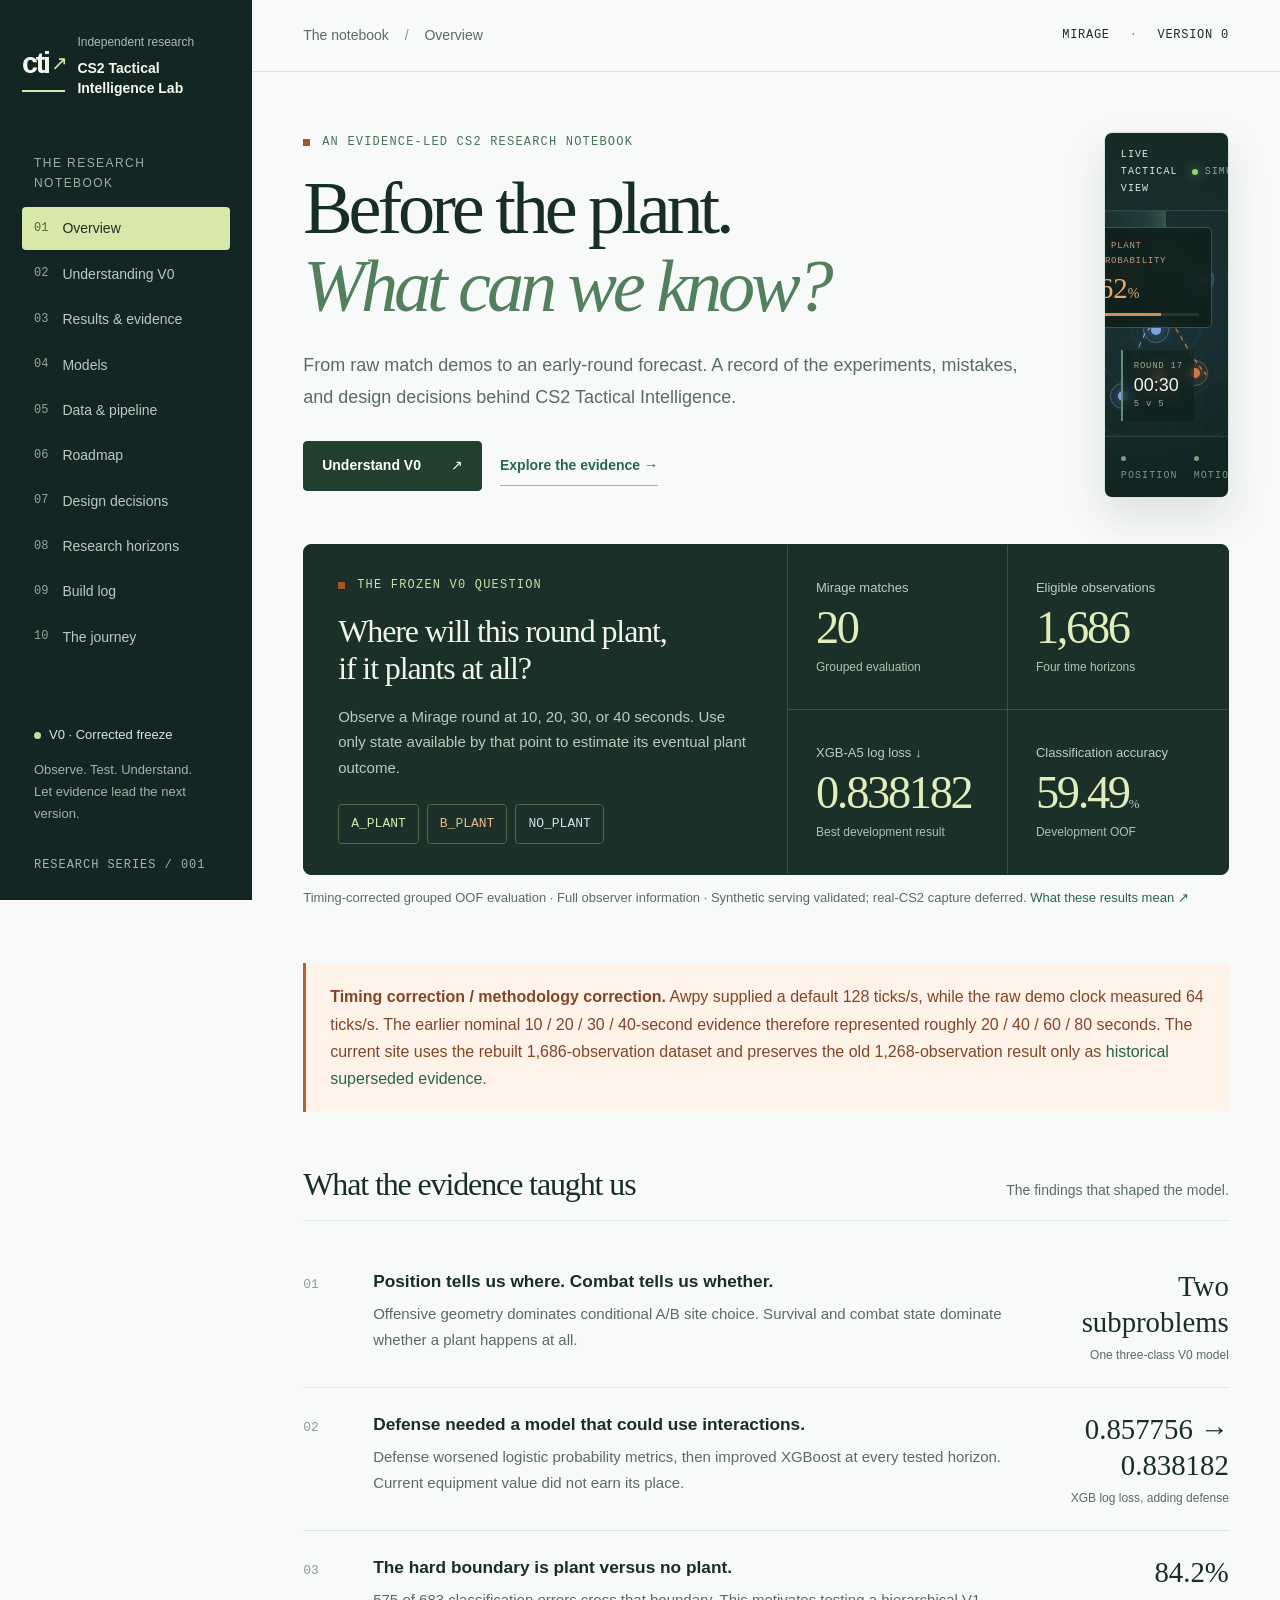
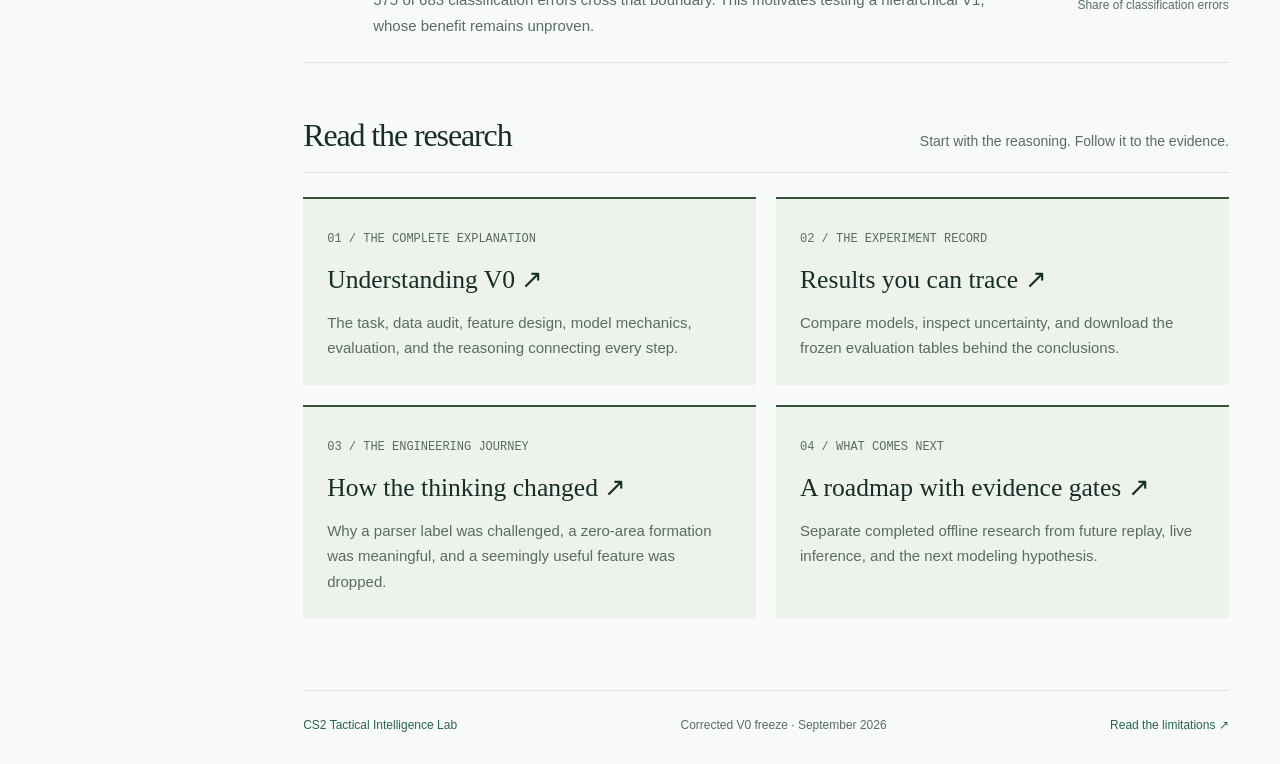
==== commit 826bf7eb: "docs: update V0 site with timing-corrected evidence" ====
--- a/site/index.html
+++ b/site/index.html
@@ -1,6 +1,68 @@
 <!doctype html>
-<html lang="en"><head><meta charset="utf-8"><meta name="viewport" content="width=device-width,initial-scale=1"><meta name="description" content="A research notebook explaining the design and frozen development evaluation of a CS2 early-round plant outcome forecaster."><meta name="theme-color" content="#142623"><title>Overview — CS2 Tactical Intelligence Lab</title><link rel="stylesheet" href="assets/style.css"></head>
-<body data-page="home"><a class="skip-link" href="#main">Skip to content</a><div class="shell"><aside class="side" id="site-navigation" aria-label="Lab navigation"><a class="brand" href="index.html"><span class="mark">cti<span>↗</span></span><span><small>Independent research</small><strong>CS2 Tactical<br>Intelligence Lab</strong></span></a><div class="nav-label">The research notebook</div><nav class="nav"><a data-page="home" href="index.html" class="active" aria-current="page"><span>01</span>Overview</a><a data-page="v0" href="pages/v0.html"><span>02</span>Understanding V0</a><a data-page="evidence" href="pages/evidence.html"><span>03</span>Results & evidence</a><a data-page="models" href="pages/models.html"><span>04</span>Models</a><a data-page="data" href="pages/data.html"><span>05</span>Data & pipeline</a><a data-page="roadmap" href="pages/roadmap.html"><span>06</span>Roadmap</a><a data-page="decisions" href="pages/decisions.html"><span>07</span>Design decisions</a><a data-page="research" href="pages/research.html"><span>08</span>Research horizons</a><a data-page="build-log" href="pages/build-log.html"><span>09</span>Build log</a><a data-page="journey" href="pages/journey.html"><span>10</span>The journey</a></nav><div class="side-bottom"><div class="status"><i class="dot"></i>V0 · Evaluation frozen</div><p>Observe. Test. Understand.<br>Let evidence lead the next version.</p><span class="edition">RESEARCH SERIES / 001</span></div></aside><div class="menu-backdrop" hidden></div><main class="main" id="main"><div class="top"><button class="menu" aria-controls="site-navigation" aria-expanded="false" aria-label="Open navigation">☰ <span>Menu</span></button><span class="breadcrumb">The notebook <span>/</span> Overview</span><span class="top-meta">MIRAGE <span>·</span> VERSION 0</span></div><div class="content"><header class="home-hero"><div><div class="kicker">An evidence-led CS2 research notebook</div><h1>Before the plant.<br><em>What can we know?</em></h1><p class="lead">From raw match demos to an early-round forecast. A record of the experiments, mistakes, and design decisions behind CS2 Tactical Intelligence.</p><div class="actions"><a class="button" href="pages/v0.html">Understand V0 <span>↗</span></a><a class="text-link" href="pages/evidence.html">Explore the evidence →</a></div></div><div class="issue-number">00<span>THE FIRST MODEL</span></div></header>
-<section class="research-board" aria-label="V0 scope and development results"><div class="board-story"><div class="kicker">The frozen V0 question</div><h2>Where will this round plant,<br>if it plants at all?</h2><p>Observe a Mirage round at 10, 20, 30, or 40 seconds. Use only state available by that point to estimate its eventual plant outcome.</p><div class="outcomes"><span class="outcome">A_PLANT</span><span class="outcome">B_PLANT</span><span class="outcome">NO_PLANT</span></div></div><div class="board-metrics"><div class="metric"><span>Mirage matches</span><strong>20</strong><small>Grouped evaluation</small></div><div class="metric"><span>Eligible observations</span><strong>1,268</strong><small>Four time horizons</small></div><div class="metric"><span>XGB-A5 log loss ↓</span><strong>0.8024</strong><small>Best development result</small></div><div class="metric"><span>Classification accuracy</span><strong>62.85<span>%</span></strong><small>Development OOF</small></div></div></section><p class="board-caption">Frozen development cross-validation · Full observer information · No untouched final test or live inference claim. <a href="pages/v0.html#limitations">What these results mean ↗</a></p>
-<section class="section"><div class="section-head"><h2>What the evidence taught us</h2><p>The findings that shaped the model.</p></div><div class="finding-list"><article class="finding-row"><span class="finding-index">01</span><div><h3>Position tells us where. Combat tells us whether.</h3><p>Offensive geometry dominates conditional A/B site choice. Survival and combat state dominate whether a plant happens at all.</p></div><div class="finding-value">Two subproblems<small>One three-class V0 model</small></div></article><article class="finding-row"><span class="finding-index">02</span><div><h3>Defense needed a model that could use interactions.</h3><p>Defense worsened logistic probability metrics, then improved XGBoost at every tested horizon. Current equipment value did not earn its place.</p></div><div class="finding-value">0.8157 → 0.8024<small>XGB log loss, adding defense</small></div></article><article class="finding-row"><span class="finding-index">03</span><div><h3>The hard boundary is plant versus no plant.</h3><p>404 of 471 classification errors cross that boundary. This motivates testing a hierarchical V1, whose benefit remains unproven.</p></div><div class="finding-value">85.8%<small>Share of classification errors</small></div></article></div></section>
-<section class="section"><div class="section-head"><h2>Read the research</h2><p>Start with the reasoning. Follow it to the evidence.</p></div><div class="read-next"><a class="read-card" href="pages/v0.html"><span>01 / THE COMPLETE EXPLANATION</span><h3>Understanding V0 ↗</h3><p>The task, data audit, feature design, model mechanics, evaluation, and the reasoning connecting every step.</p></a><a class="read-card" href="pages/evidence.html"><span>02 / THE EXPERIMENT RECORD</span><h3>Results you can trace ↗</h3><p>Compare models, inspect uncertainty, and download the frozen evaluation tables behind the conclusions.</p></a><a class="read-card" href="pages/journey.html"><span>03 / THE ENGINEERING JOURNEY</span><h3>How the thinking changed ↗</h3><p>Why a parser label was challenged, a zero-area formation was meaningful, and a seemingly useful feature was dropped.</p></a><a class="read-card" href="pages/roadmap.html"><span>04 / WHAT COMES NEXT</span><h3>A roadmap with evidence gates ↗</h3><p>Separate completed offline research from future replay, live inference, and the next modeling hypothesis.</p></a></div></section><footer class="footer"><a href="index.html">CS2 Tactical Intelligence Lab</a><span>V0 research record · September 2026</span><a href="pages/v0.html#limitations">Read the limitations ↗</a></footer></div></main></div><script src="assets/site.js"></script></body></html>+<html lang="en"><head><meta charset="utf-8"><meta name="viewport" content="width=device-width,initial-scale=1"><meta name="description" content="A research notebook explaining the design and frozen development evaluation of a CS2 early-round plant outcome forecaster."><meta name="theme-color" content="#142623"><title>Overview — CS2 Tactical Intelligence Lab</title><link rel="stylesheet" href="assets/style.css?v=v0-tc-freeze"></head>
+<body data-page="home"><a class="skip-link" href="#main">Skip to content</a><div class="shell"><aside class="side" id="site-navigation" aria-label="Lab navigation"><a class="brand" href="index.html"><span class="mark">cti<span>↗</span></span><span><small>Independent research</small><strong>CS2 Tactical<br>Intelligence Lab</strong></span></a><div class="nav-label">The research notebook</div><nav class="nav"><a data-page="home" href="index.html" class="active" aria-current="page"><span>01</span>Overview</a><a data-page="v0" href="pages/v0.html"><span>02</span>Understanding V0</a><a data-page="evidence" href="pages/evidence.html"><span>03</span>Results & evidence</a><a data-page="models" href="pages/models.html"><span>04</span>Models</a><a data-page="data" href="pages/data.html"><span>05</span>Data & pipeline</a><a data-page="roadmap" href="pages/roadmap.html"><span>06</span>Roadmap</a><a data-page="decisions" href="pages/decisions.html"><span>07</span>Design decisions</a><a data-page="research" href="pages/research.html"><span>08</span>Research horizons</a><a data-page="build-log" href="pages/build-log.html"><span>09</span>Build log</a><a data-page="journey" href="pages/journey.html"><span>10</span>The journey</a></nav><div class="side-bottom"><div class="status"><i class="dot"></i>V0 · Corrected freeze</div><p>Observe. Test. Understand.<br>Let evidence lead the next version.</p><span class="edition">RESEARCH SERIES / 001</span></div></aside><div class="menu-backdrop" hidden></div><main class="main" id="main"><div class="top"><button class="menu" aria-controls="site-navigation" aria-expanded="false" aria-label="Open navigation">☰ <span>Menu</span></button><span class="breadcrumb">The notebook <span>/</span> Overview</span><span class="top-meta">MIRAGE <span>·</span> VERSION 0</span></div><div class="content"><header class="home-hero"><div><div class="kicker">An evidence-led CS2 research notebook</div><h1>Before the plant.<br><em>What can we know?</em></h1><p class="lead">From raw match demos to an early-round forecast. A record of the experiments, mistakes, and design decisions behind CS2 Tactical Intelligence.</p><div class="actions"><a class="button" href="pages/v0.html">Understand V0 <span>↗</span></a><a class="text-link" href="pages/evidence.html">Explore the evidence →</a></div></div><div class="hero-tactical" aria-label="Animated tactical round visualization">
+
+  <div class="hero-tactical-head">
+    <span>LIVE TACTICAL VIEW</span>
+    <i><b></b> SIMULATION</i>
+  </div>
+
+  <div class="hero-tactical-map">
+
+    <div class="hero-grid"></div>
+    <div class="hero-radar"></div>
+
+    <div class="hero-site hero-site-b">B</div>
+    <div class="hero-site hero-site-a">A</div>
+
+    <svg
+      class="hero-routes"
+      viewBox="0 0 420 245"
+      preserveAspectRatio="none"
+      aria-hidden="true"
+    >
+      <path
+        class="route route-blue"
+        d="M55 185 C110 175 115 120 185 125 S280 90 350 70"
+      />
+
+      <path
+        class="route route-orange"
+        d="M75 65 C135 70 150 100 205 115 S270 150 345 178"
+      />
+    </svg>
+
+    <span class="hero-player blue p1"></span>
+    <span class="hero-player blue p2"></span>
+    <span class="hero-player blue p3"></span>
+
+    <span class="hero-player orange p4"></span>
+    <span class="hero-player orange p5"></span>
+
+    <div class="hero-prediction">
+      <small>A PLANT PROBABILITY</small>
+      <strong>62<span>%</span></strong>
+      <div class="prediction-bar">
+        <i></i>
+      </div>
+    </div>
+
+    <div class="hero-time">
+      <span>ROUND 17</span>
+      <strong>00:30</strong>
+      <small>5 v 5</small>
+    </div>
+
+  </div>
+
+  <div class="hero-tactical-foot">
+    <span>POSITION</span>
+    <span>MOTION</span>
+    <span>COMBAT</span>
+    <span>DEFENSE</span>
+  </div>
+
+</div></header>
+<section class="research-board" aria-label="V0 scope and development results"><div class="board-story"><div class="kicker">The frozen V0 question</div><h2>Where will this round plant,<br>if it plants at all?</h2><p>Observe a Mirage round at 10, 20, 30, or 40 seconds. Use only state available by that point to estimate its eventual plant outcome.</p><div class="outcomes"><span class="outcome">A_PLANT</span><span class="outcome">B_PLANT</span><span class="outcome">NO_PLANT</span></div></div><div class="board-metrics"><div class="metric"><span>Mirage matches</span><strong>20</strong><small>Grouped evaluation</small></div><div class="metric"><span>Eligible observations</span><strong>1,686</strong><small>Four time horizons</small></div><div class="metric"><span>XGB-A5 log loss ↓</span><strong>0.838182</strong><small>Best development result</small></div><div class="metric"><span>Classification accuracy</span><strong>59.49<span>%</span></strong><small>Development OOF</small></div></div></section><p class="board-caption">Timing-corrected grouped OOF evaluation · Full observer information · Synthetic serving validated; real-CS2 capture deferred. <a href="pages/v0.html#limitations">What these results mean ↗</a></p>
+<section class="section"><div class="callout warn"><strong>Timing correction / methodology correction.</strong> Awpy supplied a default 128 ticks/s, while the raw demo clock measured 64 ticks/s. The earlier nominal 10 / 20 / 30 / 40-second evidence therefore represented roughly 20 / 40 / 60 / 80 seconds. The current site uses the rebuilt 1,686-observation dataset and preserves the old 1,268-observation result only as <a href="pages/evidence.html#historical">historical superseded evidence</a>.</div></section><section class="section"><div class="section-head"><h2>What the evidence taught us</h2><p>The findings that shaped the model.</p></div><div class="finding-list"><article class="finding-row"><span class="finding-index">01</span><div><h3>Position tells us where. Combat tells us whether.</h3><p>Offensive geometry dominates conditional A/B site choice. Survival and combat state dominate whether a plant happens at all.</p></div><div class="finding-value">Two subproblems<small>One three-class V0 model</small></div></article><article class="finding-row"><span class="finding-index">02</span><div><h3>Defense needed a model that could use interactions.</h3><p>Defense worsened logistic probability metrics, then improved XGBoost at every tested horizon. Current equipment value did not earn its place.</p></div><div class="finding-value">0.857756 → 0.838182<small>XGB log loss, adding defense</small></div></article><article class="finding-row"><span class="finding-index">03</span><div><h3>The hard boundary is plant versus no plant.</h3><p>575 of 683 classification errors cross that boundary. This motivates testing a hierarchical V1, whose benefit remains unproven.</p></div><div class="finding-value">84.2%<small>Share of classification errors</small></div></article></div></section>
+<section class="section"><div class="section-head"><h2>Read the research</h2><p>Start with the reasoning. Follow it to the evidence.</p></div><div class="read-next"><a class="read-card" href="pages/v0.html"><span>01 / THE COMPLETE EXPLANATION</span><h3>Understanding V0 ↗</h3><p>The task, data audit, feature design, model mechanics, evaluation, and the reasoning connecting every step.</p></a><a class="read-card" href="pages/evidence.html"><span>02 / THE EXPERIMENT RECORD</span><h3>Results you can trace ↗</h3><p>Compare models, inspect uncertainty, and download the frozen evaluation tables behind the conclusions.</p></a><a class="read-card" href="pages/journey.html"><span>03 / THE ENGINEERING JOURNEY</span><h3>How the thinking changed ↗</h3><p>Why a parser label was challenged, a zero-area formation was meaningful, and a seemingly useful feature was dropped.</p></a><a class="read-card" href="pages/roadmap.html"><span>04 / WHAT COMES NEXT</span><h3>A roadmap with evidence gates ↗</h3><p>Separate completed offline research from future replay, live inference, and the next modeling hypothesis.</p></a></div></section><footer class="footer"><a href="index.html">CS2 Tactical Intelligence Lab</a><span>Corrected V0 freeze · September 2026</span><a href="pages/v0.html#limitations">Read the limitations ↗</a></footer></div></main></div><script src="assets/site.js"></script></body></html>
--- a/site/assets/style.css
+++ b/site/assets/style.css
@@ -4,3 +4,614 @@
 @media(max-width:900px){.shell{display:block}.side{position:fixed;left:0;transform:translateX(-100%);width:270px;transition:transform .18s ease}.side.open{transform:translateX(0)}.menu{display:flex;align-items:center;gap:8px;border:1px solid var(--line);border-radius:4px;background:white;padding:6px 10px;font-size:14px;color:var(--text)}.menu-backdrop:not([hidden]){position:fixed;inset:0;z-index:25;background:rgba(14,31,23,.4)}body.menu-open{overflow:hidden}.breadcrumb{margin-right:auto}.top-meta{font-size:12px}.top{height:64px}.content{padding-top:36px}.home-hero h1{font-size:clamp(3.1rem,7.5vw,4.8rem)}.article{max-width:none}}
 @media(max-width:620px){.top-meta{display:none}.breadcrumb{font-size:12px}.breadcrumb span{margin:0 6px}.content{padding:30px 20px 24px}.top{padding:0 20px}.home-hero{grid-template-columns:1fr;padding-top:0}.issue-number{display:none}.home-hero h1{font-size:3.3rem}.home-hero .lead{font-size:1rem}.board-story{padding:24px}.board-metrics{grid-template-columns:1fr 1fr}.metric:nth-child(n){border-bottom:1px solid #3c5141;border-right:0}.metric:nth-child(odd){border-right:1px solid #3c5141}.metric:nth-child(n+3){border-bottom:0}.metric{padding:18px 24px}.card,.card.half{grid-column:1/-1}.section-head{display:block}.section-head p{margin-top:12px}.finding-row{grid-template-columns:24px 1fr;gap:10px}.finding-value{grid-column:2;text-align:left;font-size:1.6rem;margin-top:8px}.finding-value small{display:inline;margin-left:12px}.read-next{grid-template-columns:1fr}.kv{grid-template-columns:1fr;gap:5px}.kv span{margin-bottom:10px}.prow{grid-template-columns:1fr 50px}.prow .bar{grid-row:2;grid-column:1/-1}.metric-strip{grid-template-columns:1fr 1fr}.metric-strip div:nth-child(2){border-right:0}.metric-strip div:nth-child(-n+2){border-bottom:1px solid var(--line)}.toc-list{columns:1}.article h2{font-size:1.9rem}.chart{padding:18px}.chart-row{grid-template-columns:95px minmax(0,1fr) 55px;font-size:12px;gap:8px}.chart-track{height:14px}.lead{font-size:1.05rem}.footer{margin-top:48px}}
 @media(prefers-reduced-motion:reduce){html{scroll-behavior:auto}.side{transition:none}}@media print{.side,.top,.chapter-nav,.menu-backdrop,.actions,.skip-link{display:none!important}.shell,.reading-layout{display:block}.content{padding:0;max-width:none}.article{max-width:none}body{background:white;color:black;font-size:11pt}h1{font-size:32pt}h2{break-after:avoid}.hero{margin-bottom:20px}.table-wrap{overflow:visible}table{min-width:0}.article section{break-before:auto}.footer{margin-top:20px}a{color:inherit}.research-board{background:#eee;color:#111}.board-story p,.metric span,.metric strong,.metric small{color:#111}}
+
+/* Feature ablation diagram: HTML nodes keep labels selectable and responsive. */
+.experiment-graph{margin:0 0 28px;padding:28px 32px 24px;border:1px solid var(--line);border-radius:12px;background:#fff}
+.experiment-heading{display:flex;justify-content:space-between;align-items:center;gap:16px;margin-bottom:30px}
+.experiment-key{display:flex;align-items:center;gap:8px;font-size:12px;color:var(--muted)}
+.experiment-key i{width:8px;height:8px;border-radius:50%;background:#729063}
+.experiment-trunk{list-style:none;padding:0;margin:0 auto;width:min(100%,540px)}
+.experiment-trunk>li{position:relative;margin:0;padding:0 0 42px}
+.experiment-trunk>li:last-child{padding-bottom:0}
+.experiment-trunk>li:not(:last-child)::after{content:"";position:absolute;bottom:3px;left:calc(50% - 3px);width:6px;height:6px;border-right:1.5px solid #94aa8d;border-bottom:1.5px solid #94aa8d;transform:rotate(45deg)}
+.experiment-edge{position:absolute;bottom:0;left:50%;height:42px;display:flex;align-items:center;padding-left:16px;white-space:nowrap;border-left:1.5px solid #b4c4ad;color:#607459;font-size:12px}
+.experiment-node{position:relative;display:flex;align-items:center;gap:16px;padding:17px 20px;border:1px solid #d9e3d4;border-radius:8px;background:#fafcf8;z-index:1}
+.experiment-stage{width:38px;height:38px;flex:none;display:grid;place-items:center;background:#e8efe0;color:#466239;border:1px solid #d6e2ca;border-radius:7px;font-family:ui-monospace,monospace;font-weight:600;font-size:14px}
+.experiment-copy{min-width:0;flex:1}
+.experiment-copy h3{font-size:15px;line-height:1.4;margin:0 0 3px}
+.experiment-copy p{font-size:13px;line-height:1.5;color:var(--muted);margin:0}
+.experiment-count{font-size:12px;line-height:1.4;color:#5e7357;text-align:right;white-space:nowrap}
+.experiment-count b{font-size:20px;font-weight:500;letter-spacing:-.03em}
+.experiment-foundation{border-color:#8ba97c;background:#eef4e7;box-shadow:0 3px 0 #e0e9d7}
+.experiment-foundation .experiment-stage{background:#37543a;border-color:#37543a;color:#f0f5e4}
+.experiment-branches{--branch-offset:6px;position:relative;display:grid;grid-template-columns:1fr 1fr;gap:24px;max-width:760px;margin:auto}
+.experiment-branches::before{content:"";position:absolute;left:calc(25% - var(--branch-offset));right:calc(25% - var(--branch-offset));top:24px;border-top:1.5px solid #a9bfa0}
+.experiment-branches::after{content:"";position:absolute;left:50%;top:0;height:24px;border-left:1.5px solid #a9bfa0}
+.experiment-branch{position:relative;padding-top:52px;min-width:0;display:flex}
+.experiment-branch::before{content:"";position:absolute;left:50%;top:24px;height:28px;border-left:1.5px solid #a9bfa0}
+.experiment-branch::after{content:"";position:absolute;left:calc(50% - 3px);top:45px;width:6px;height:6px;border-right:1.5px solid #819b76;border-bottom:1.5px solid #819b76;transform:rotate(45deg)}
+.experiment-result{padding:24px;border:1px solid;border-radius:9px;width:100%}
+.experiment-result-top{display:flex;justify-content:space-between;align-items:center;margin-bottom:20px;gap:12px}
+.experiment-addition{display:block;font-family:ui-monospace,monospace;font-size:12px;margin-bottom:6px}
+.experiment-result h3{font-family:Georgia,serif;font-size:1.65rem;font-weight:400;letter-spacing:-.03em;margin:0 0 8px}
+.experiment-result p{font-size:14px;margin:0;line-height:1.6}
+.experiment-excluded{background:#fffbf7;border-color:#e9d8c9;color:#753f28}
+.experiment-excluded .experiment-stage{background:#f5e8db;border-color:#e7d3bf;color:#894c2d}
+.experiment-excluded .experiment-count,.experiment-excluded .experiment-addition{color:#8b624a}
+.experiment-selected{background:#213f30;border-color:#213f30;color:#f1f5e7;box-shadow:0 4px 12px #203c3010}
+.experiment-selected .experiment-stage{background:#d8e7aa;border-color:#d8e7aa;color:#2d492d}
+.experiment-selected .experiment-count{color:#e4edce}
+.experiment-selected .experiment-addition{color:#b5cda6}
+.experiment-selected p{color:#c9d8c2}
+.experiment-verdict{display:flex;align-items:center;gap:8px;font-size:13px;font-weight:600;margin-top:22px;padding-top:16px;border-top:1px solid #e4d4c6;line-height:1.5}
+.experiment-selected .experiment-verdict{color:#e0edb5;border-color:#4c6750}
+.experiment-verdict span{font-size:17px}
+.experiment-result .experiment-reason{margin-top:8px;font-size:12px;line-height:1.7}
+.experiment-graph figcaption{border-top:1px solid var(--line);padding-top:20px;margin-top:26px;font-size:13px;line-height:1.8;color:var(--muted);max-width:760px;margin-left:auto;margin-right:auto}
+.experiment-graph figcaption strong{display:block;color:#324d37;margin-bottom:3px}
+@media(max-width:620px){.experiment-graph{padding:20px 14px}.experiment-heading{align-items:start;margin-bottom:22px}.experiment-key{font-size:12px;max-width:110px}.experiment-node{padding:14px 12px;gap:10px;flex-wrap:wrap}.experiment-copy{flex-basis:calc(100% - 50px)}.experiment-copy h3{font-size:14px}.experiment-copy p{font-size:12px}.experiment-node .experiment-count{margin-left:48px;text-align:left}.experiment-node .experiment-count b{font-size:16px}.experiment-edge{font-size:12px;padding-left:10px}.experiment-branches{--branch-offset:3px;gap:12px}.experiment-result{padding:16px 12px}.experiment-result-top{gap:6px;flex-wrap:wrap;margin-bottom:16px}.experiment-result .experiment-count b{font-size:18px}.experiment-addition{font-size:12px}.experiment-result h3{font-size:1.3rem}.experiment-result p{font-size:12px}.experiment-verdict{font-size:12px;align-items:start}.experiment-result .experiment-reason{font-size:12px}.experiment-graph figcaption{font-size:12px}}
+@media(max-width:390px){.experiment-branches{grid-template-columns:1fr;padding-left:18px;gap:0}.experiment-branches::before{left:0;right:50%;top:24px}.experiment-branches::after{height:24px}.experiment-branch{padding-top:32px}.experiment-branch::before{left:-18px;top:0;height:100%;border-color:#a9bfa0}.experiment-branch:last-child::before{height:70px}.experiment-branch::after{top:65px;left:-16px;width:12px;height:0;border:0;border-top:1.5px solid #a9bfa0;transform:none}.experiment-result .experiment-count{margin-left:auto}.experiment-branches .experiment-branch:first-child{padding-top:48px}.experiment-branch:first-child::before{top:24px;height:calc(100% - 24px)}}
+@media print{.experiment-graph{break-inside:avoid}.experiment-selected{background:#edf2e9;color:#173524}.experiment-selected p,.experiment-selected .experiment-addition,.experiment-selected .experiment-count,.experiment-selected .experiment-verdict{color:#173524}}
+
+/* Native mathematical typesetting, with no external font or script requests. */
+.equation-panel{margin:28px 0;padding:0;border:1px solid #d6e1d2;border-radius:9px;overflow:hidden;background:#fff;box-shadow:0 3px 0 #edf1e9}
+.equation-panel>figcaption{padding:17px 22px;background:#edf3e7;border-bottom:1px solid #d6e1d2;font-size:14px;font-weight:600;color:#345334;letter-spacing:.01em}
+.equation-row{display:grid;grid-template-columns:135px minmax(0,1fr);gap:20px;align-items:center;padding:24px 22px;border-bottom:1px solid #e9eee5}
+.equation-label{font-size:12px;line-height:1.55;color:#6a7d61}
+.equation-scroll{overflow-x:auto;overflow-y:hidden;padding:8px 2px;min-width:0;scrollbar-width:thin;scrollbar-color:#bccdb0 transparent}
+.equation-scroll math{font-family:math,"STIX Two Math","Cambria Math",serif;font-size:1.18rem;color:#213d29;margin:0;text-align:left;white-space:nowrap}
+.article .equation-note{padding:17px 22px;margin:0;background:#fafcf7;font-size:13px;line-height:1.8;color:#66765c}
+.inline-equation{white-space:nowrap;color:#23442d}
+.inline-equation math{font-family:math,"STIX Two Math","Cambria Math",serif;font-size:1.04em}
+@media(max-width:1150px){.equation-row{grid-template-columns:120px minmax(0,1fr);gap:14px}}
+@media(max-width:620px){.equation-row{grid-template-columns:minmax(0,1fr);gap:8px;padding:18px}.equation-label{font-size:12px;font-weight:550}.equation-panel>figcaption{padding:15px 18px}.equation-scroll math{font-size:1.08rem}.article .equation-note{padding:16px 18px}.inline-equation{white-space:normal}}
+@media print{.equation-panel{break-inside:avoid;box-shadow:none}.equation-scroll{overflow:visible}.equation-scroll math{font-size:12pt}}
+
+
+/* V0 ROADMAP SUMMARY */
+.article #chapter-00{
+    padding:28px;
+    margin-bottom:52px;
+    border:1px solid var(--line);
+    border-top:4px solid var(--a);
+    border-radius:var(--radius);
+    background:var(--panel2);
+}
+
+.article #chapter-00 h2{
+    margin-bottom:14px;
+}
+
+.article #chapter-00 > p:first-of-type{
+    max-width:760px;
+    font-size:1.03rem;
+}
+
+.article #chapter-00 ul{
+    list-style:none;
+    padding:0;
+    margin:26px 0 22px;
+    display:grid;
+    grid-template-columns:repeat(3,minmax(0,1fr));
+    gap:12px;
+}
+
+.article #chapter-00 li{
+    margin:0;
+    padding:16px;
+    border:1px solid var(--line);
+    border-radius:6px;
+    background:var(--panel);
+    font-size:14px;
+    line-height:1.6;
+}
+
+.article #chapter-00 li strong{
+    display:block;
+    margin-bottom:5px;
+    color:var(--text);
+    font-family:ui-monospace,monospace;
+    font-size:12px;
+    letter-spacing:.035em;
+}
+
+@media(max-width:1050px){
+    .article #chapter-00 ul{
+        grid-template-columns:repeat(2,minmax(0,1fr));
+    }
+}
+
+@media(max-width:650px){
+    .article #chapter-00{
+        padding:20px;
+    }
+
+    .article #chapter-00 ul{
+        grid-template-columns:1fr;
+    }
+}
+
+
+/* HOME ANIMATED TACTICAL HERO */
+
+.hero-tactical{
+    position:relative;
+    align-self:center;
+    width:min(100%,460px);
+    min-height:315px;
+    overflow:hidden;
+    border:1px solid var(--line);
+    border-radius:8px;
+    background:
+        linear-gradient(
+            145deg,
+            #172b27,
+            #10231f
+        );
+    color:#eaf2eb;
+    box-shadow:
+        0 18px 40px rgba(20,38,35,.12);
+}
+
+.hero-tactical:before{
+    content:"";
+    position:absolute;
+    inset:-35%;
+    background:
+        radial-gradient(
+            circle,
+            rgba(95,157,255,.09),
+            transparent 55%
+        );
+    animation:
+        heroAmbient 8s ease-in-out infinite alternate;
+    pointer-events:none;
+}
+
+.hero-tactical-head,
+.hero-tactical-foot{
+    position:relative;
+    z-index:5;
+    display:flex;
+    align-items:center;
+    justify-content:space-between;
+    gap:14px;
+    padding:13px 16px;
+    font-family:ui-monospace,monospace;
+    font-size:10px;
+    letter-spacing:.11em;
+}
+
+.hero-tactical-head{
+    border-bottom:1px solid rgba(220,232,220,.12);
+}
+
+.hero-tactical-head > span{
+    color:#dbe9de;
+}
+
+.hero-tactical-head i{
+    display:flex;
+    align-items:center;
+    gap:7px;
+    color:#8fa99b;
+    font-style:normal;
+}
+
+.hero-tactical-head b{
+    width:6px;
+    height:6px;
+    border-radius:50%;
+    background:#8fd36f;
+    box-shadow:0 0 12px rgba(143,211,111,.8);
+    animation:heroStatus 1.8s ease-in-out infinite;
+}
+
+.hero-tactical-map{
+    position:relative;
+    height:225px;
+    overflow:hidden;
+}
+
+.hero-grid{
+    position:absolute;
+    inset:0;
+    opacity:.22;
+    background-image:
+        linear-gradient(
+            rgba(205,225,213,.12) 1px,
+            transparent 1px
+        ),
+        linear-gradient(
+            90deg,
+            rgba(205,225,213,.12) 1px,
+            transparent 1px
+        );
+    background-size:32px 32px;
+    animation:heroGrid 18s linear infinite;
+}
+
+.hero-grid:after{
+    content:"";
+    position:absolute;
+    inset:22px 55px 24px 48px;
+    opacity:.45;
+    border:1px solid rgba(198,221,204,.16);
+    clip-path:polygon(
+        7% 13%,
+        39% 7%,
+        54% 22%,
+        87% 17%,
+        94% 44%,
+        80% 57%,
+        91% 85%,
+        55% 92%,
+        38% 75%,
+        10% 87%,
+        16% 57%,
+        3% 41%
+    );
+    background:
+        linear-gradient(
+            145deg,
+            rgba(120,155,135,.08),
+            transparent
+        );
+}
+
+.hero-radar{
+    position:absolute;
+    width:250px;
+    height:250px;
+    left:50%;
+    top:49%;
+    transform:translate(-50%,-50%);
+    border-radius:50%;
+    border:1px solid rgba(111,171,150,.13);
+}
+
+.hero-radar:before,
+.hero-radar:after{
+    content:"";
+    position:absolute;
+    border-radius:50%;
+    border:1px solid rgba(111,171,150,.09);
+}
+
+.hero-radar:before{
+    inset:46px;
+}
+
+.hero-radar:after{
+    inset:88px;
+}
+
+.hero-radar{
+    background:
+        conic-gradient(
+            from 0deg,
+            transparent 0 320deg,
+            rgba(133,197,176,.10) 350deg,
+            rgba(133,197,176,.26) 360deg
+        );
+    animation:heroRadar 7s linear infinite;
+}
+
+.hero-site{
+    position:absolute;
+    z-index:5;
+    width:34px;
+    height:34px;
+    display:grid;
+    place-items:center;
+    border-radius:4px;
+    font-family:ui-monospace,monospace;
+    font-weight:700;
+    font-size:16px;
+}
+
+.hero-site-a{
+    right:52px;
+    bottom:40px;
+    color:#e9ae7b;
+    border:1px solid rgba(211,121,65,.55);
+    background:rgba(184,82,46,.15);
+}
+
+.hero-site-b{
+    left:55px;
+    top:31px;
+    color:#cadfa8;
+    border:1px solid rgba(124,156,83,.55);
+    background:rgba(105,134,83,.14);
+}
+
+.hero-routes{
+    position:absolute;
+    inset:0;
+    z-index:3;
+    width:100%;
+    height:100%;
+    overflow:visible;
+}
+
+.route{
+    fill:none;
+    stroke-width:2;
+    stroke-linecap:round;
+    stroke-dasharray:8 10;
+    animation:heroRoute 2.2s linear infinite;
+}
+
+.route-blue{
+    stroke:#7aa2d8;
+    filter:
+        drop-shadow(
+            0 0 4px rgba(101,148,220,.45)
+        );
+}
+
+.route-orange{
+    stroke:#ce8557;
+    animation-duration:2.7s;
+    animation-direction:reverse;
+    filter:
+        drop-shadow(
+            0 0 4px rgba(208,119,68,.38)
+        );
+}
+
+.hero-player{
+    position:absolute;
+    z-index:6;
+    width:10px;
+    height:10px;
+    margin:-5px;
+    border-radius:50%;
+}
+
+.hero-player:after{
+    content:"";
+    position:absolute;
+    inset:-8px;
+    border:1px solid currentColor;
+    border-radius:50%;
+    opacity:.35;
+    animation:heroPulse 2s ease-out infinite;
+}
+
+.hero-player.blue{
+    color:#9fc4ff;
+    background:#7ba6e5;
+    box-shadow:0 0 12px rgba(123,166,229,.8);
+}
+
+.hero-player.orange{
+    color:#efab79;
+    background:#cf7848;
+    box-shadow:0 0 12px rgba(207,120,72,.8);
+}
+
+.p1{left:15%;top:82%}
+.p2{left:42%;top:53%;animation:heroFloat 4s ease-in-out infinite}
+.p3{left:78%;top:30%;animation:heroFloat 5.5s ease-in-out infinite reverse}
+
+.p4{left:18%;top:29%;animation:heroFloat 5s ease-in-out infinite}
+.p5{left:73%;top:72%;animation:heroFloat 4.5s ease-in-out infinite reverse}
+
+.hero-prediction{
+    position:absolute;
+    z-index:8;
+    right:16px;
+    top:16px;
+    width:126px;
+    padding:11px 12px;
+    border:1px solid rgba(206,133,87,.4);
+    border-radius:5px;
+    background:rgba(15,31,27,.88);
+    backdrop-filter:blur(8px);
+}
+
+.hero-prediction small{
+    display:block;
+    margin-bottom:2px;
+    font-family:ui-monospace,monospace;
+    font-size:9px;
+    letter-spacing:.08em;
+    color:#be9a7e;
+}
+
+.hero-prediction strong{
+    font-family:Georgia,serif;
+    font-size:29px;
+    font-weight:400;
+    color:#efa46c;
+    line-height:1.15;
+}
+
+.hero-prediction strong span{
+    font-size:14px;
+}
+
+.prediction-bar{
+    height:3px;
+    margin-top:7px;
+    background:rgba(255,255,255,.09);
+    overflow:hidden;
+}
+
+.prediction-bar i{
+    display:block;
+    width:62%;
+    height:100%;
+    background:#d78b59;
+    transform-origin:left;
+    animation:heroProbability 4s ease-in-out infinite;
+}
+
+.hero-time{
+    position:absolute;
+    z-index:7;
+    left:16px;
+    bottom:15px;
+    display:grid;
+    padding:9px 11px;
+    border-left:2px solid #678c72;
+    background:rgba(15,31,27,.62);
+    backdrop-filter:blur(5px);
+}
+
+.hero-time span,
+.hero-time small{
+    font-family:ui-monospace,monospace;
+    font-size:9px;
+    letter-spacing:.08em;
+    color:#93a99a;
+}
+
+.hero-time strong{
+    color:#eff4ed;
+    font-size:18px;
+    line-height:1.25;
+    font-weight:500;
+}
+
+.hero-tactical-foot{
+    justify-content:flex-start;
+    gap:16px;
+    border-top:1px solid rgba(220,232,220,.12);
+    color:#799587;
+}
+
+.hero-tactical-foot span:before{
+    content:"";
+    display:inline-block;
+    width:5px;
+    height:5px;
+    margin-right:5px;
+    border-radius:50%;
+    background:#789d7e;
+}
+
+@keyframes heroGrid{
+    to{
+        background-position:
+            32px 32px,
+            32px 32px;
+    }
+}
+
+@keyframes heroRadar{
+    to{
+        transform:
+            translate(-50%,-50%)
+            rotate(360deg);
+    }
+}
+
+@keyframes heroRoute{
+    to{
+        stroke-dashoffset:-36;
+    }
+}
+
+@keyframes heroPulse{
+    0%{
+        transform:scale(.65);
+        opacity:.5;
+    }
+
+    75%,
+    100%{
+        transform:scale(1.35);
+        opacity:0;
+    }
+}
+
+@keyframes heroFloat{
+    0%,
+    100%{
+        transform:translate(0,0);
+    }
+
+    50%{
+        transform:translate(7px,-5px);
+    }
+}
+
+@keyframes heroProbability{
+    0%,
+    100%{
+        transform:scaleX(.94);
+    }
+
+    50%{
+        transform:scaleX(1.03);
+    }
+}
+
+@keyframes heroStatus{
+    0%,
+    100%{
+        opacity:.5;
+    }
+
+    50%{
+        opacity:1;
+    }
+}
+
+@keyframes heroAmbient{
+    from{
+        transform:translate(-4%,-3%);
+    }
+
+    to{
+        transform:translate(5%,4%);
+    }
+}
+
+@media(max-width:1100px){
+    .home-hero{
+        grid-template-columns:minmax(0,1fr);
+    }
+
+    .hero-tactical{
+        width:100%;
+        max-width:650px;
+        margin-top:10px;
+    }
+}
+
+@media(max-width:600px){
+    .hero-tactical-map{
+        height:205px;
+    }
+
+    .hero-prediction{
+        width:114px;
+    }
+
+    .hero-tactical-foot{
+        gap:8px;
+        flex-wrap:wrap;
+    }
+}
+
+@media(prefers-reduced-motion:reduce){
+    .hero-tactical *,
+    .hero-tactical:before{
+        animation:none !important;
+    }
+}
+
+/* Corrected V0 evidence proportions and compact metric layout. */
+.error-bars span:first-child{width:84.2%}
+.error-bars span:last-child{width:15.8%}
+
+@media(max-width:900px) and (min-width:621px){
+    .board-metrics{grid-template-columns:1fr 1fr}
+    .metric:nth-child(n){border-bottom:1px solid #3c5141;border-right:0}
+    .metric:nth-child(odd){border-right:1px solid #3c5141}
+    .metric:nth-child(n+3){border-bottom:0}
+}
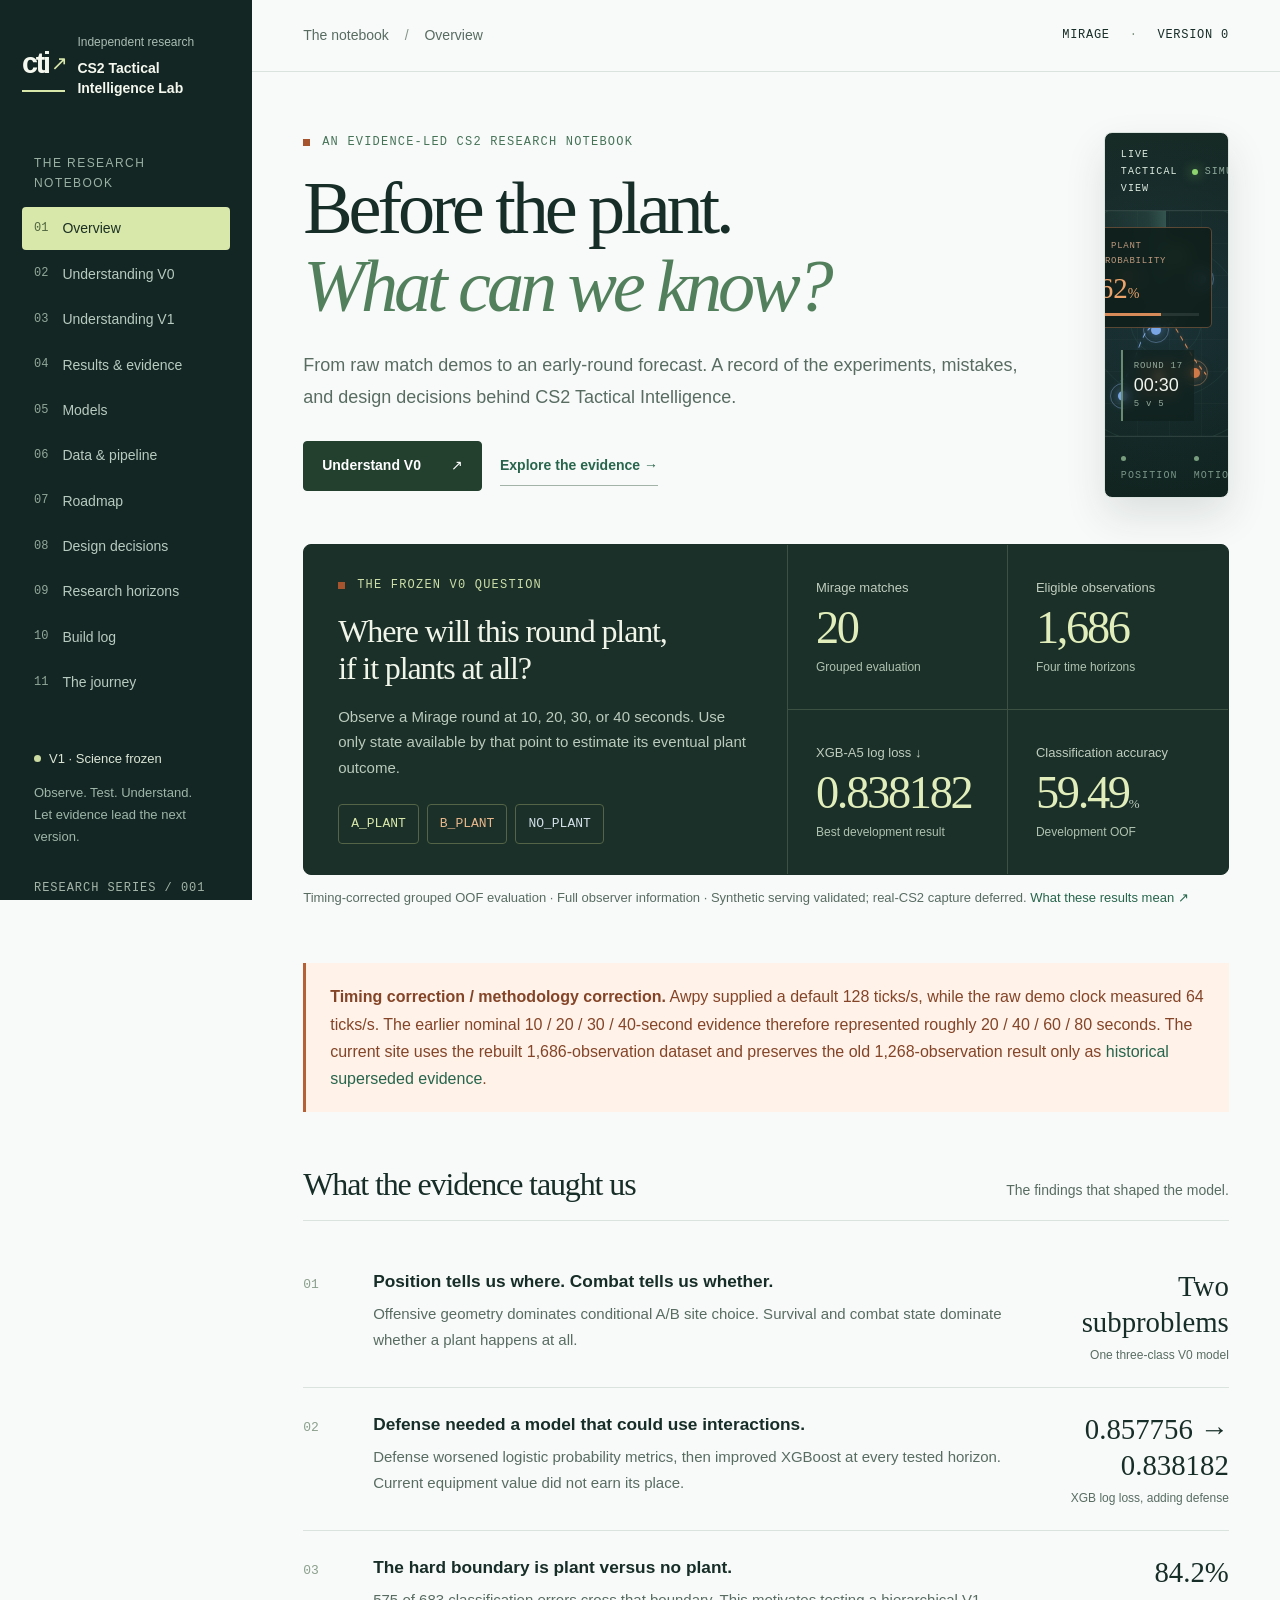
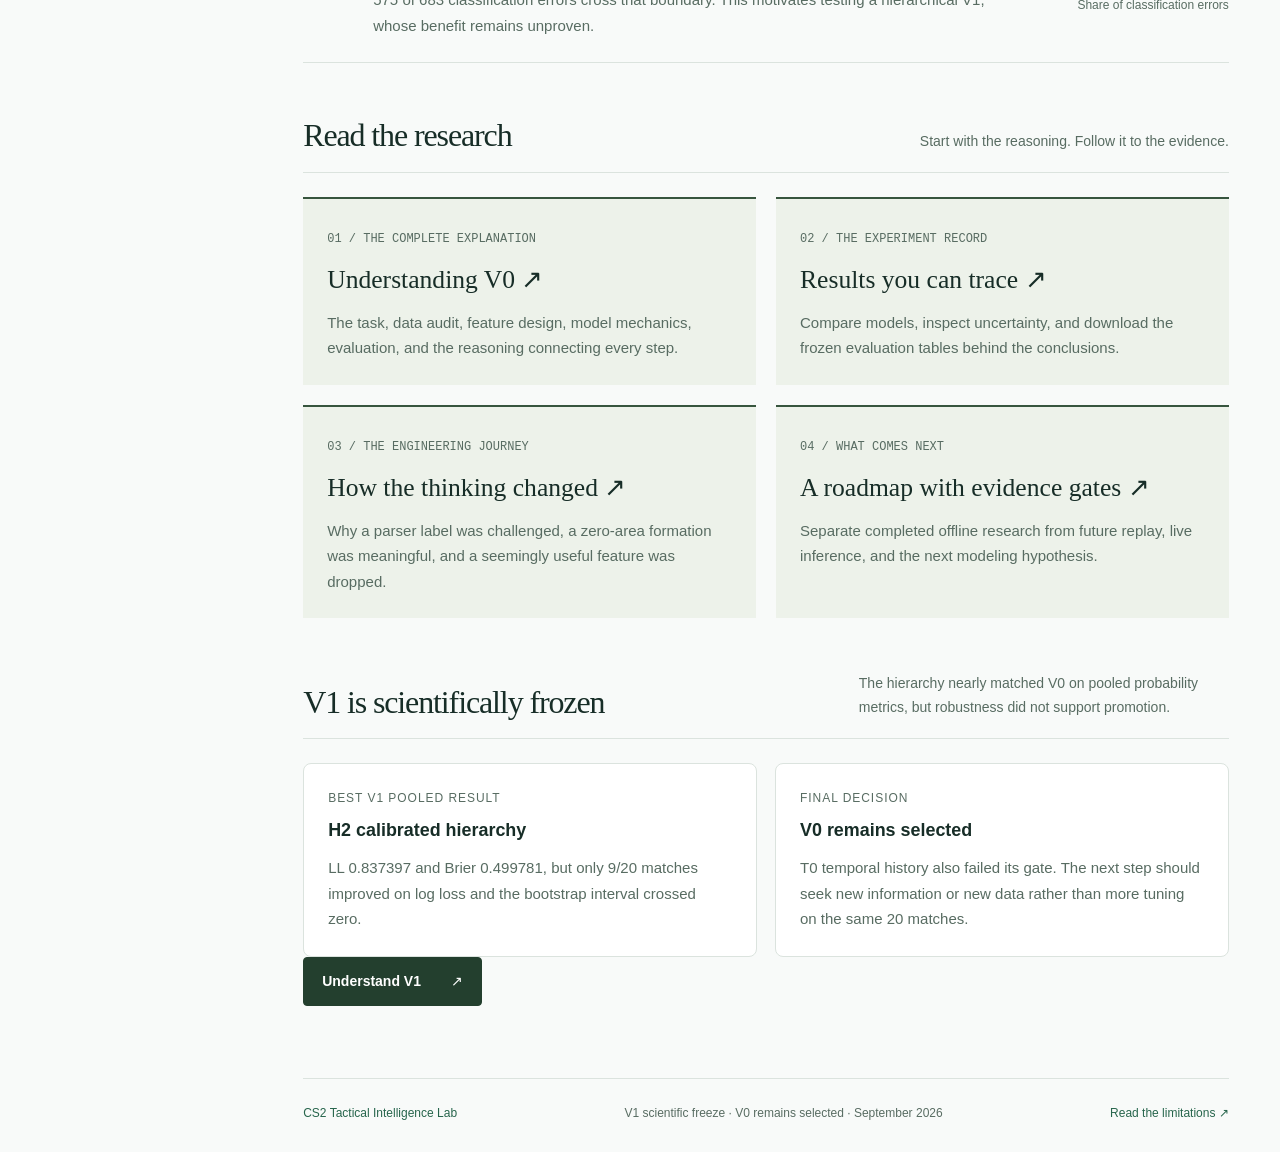
==== commit 2cb994c6: "docs: publish V1 scientific freeze" ====
--- a/site/index.html
+++ b/site/index.html
@@ -1,6 +1,6 @@
 <!doctype html>
-<html lang="en"><head><meta charset="utf-8"><meta name="viewport" content="width=device-width,initial-scale=1"><meta name="description" content="A research notebook explaining the design and frozen development evaluation of a CS2 early-round plant outcome forecaster."><meta name="theme-color" content="#142623"><title>Overview — CS2 Tactical Intelligence Lab</title><link rel="stylesheet" href="assets/style.css?v=v0-tc-freeze"></head>
-<body data-page="home"><a class="skip-link" href="#main">Skip to content</a><div class="shell"><aside class="side" id="site-navigation" aria-label="Lab navigation"><a class="brand" href="index.html"><span class="mark">cti<span>↗</span></span><span><small>Independent research</small><strong>CS2 Tactical<br>Intelligence Lab</strong></span></a><div class="nav-label">The research notebook</div><nav class="nav"><a data-page="home" href="index.html" class="active" aria-current="page"><span>01</span>Overview</a><a data-page="v0" href="pages/v0.html"><span>02</span>Understanding V0</a><a data-page="evidence" href="pages/evidence.html"><span>03</span>Results & evidence</a><a data-page="models" href="pages/models.html"><span>04</span>Models</a><a data-page="data" href="pages/data.html"><span>05</span>Data & pipeline</a><a data-page="roadmap" href="pages/roadmap.html"><span>06</span>Roadmap</a><a data-page="decisions" href="pages/decisions.html"><span>07</span>Design decisions</a><a data-page="research" href="pages/research.html"><span>08</span>Research horizons</a><a data-page="build-log" href="pages/build-log.html"><span>09</span>Build log</a><a data-page="journey" href="pages/journey.html"><span>10</span>The journey</a></nav><div class="side-bottom"><div class="status"><i class="dot"></i>V0 · Corrected freeze</div><p>Observe. Test. Understand.<br>Let evidence lead the next version.</p><span class="edition">RESEARCH SERIES / 001</span></div></aside><div class="menu-backdrop" hidden></div><main class="main" id="main"><div class="top"><button class="menu" aria-controls="site-navigation" aria-expanded="false" aria-label="Open navigation">☰ <span>Menu</span></button><span class="breadcrumb">The notebook <span>/</span> Overview</span><span class="top-meta">MIRAGE <span>·</span> VERSION 0</span></div><div class="content"><header class="home-hero"><div><div class="kicker">An evidence-led CS2 research notebook</div><h1>Before the plant.<br><em>What can we know?</em></h1><p class="lead">From raw match demos to an early-round forecast. A record of the experiments, mistakes, and design decisions behind CS2 Tactical Intelligence.</p><div class="actions"><a class="button" href="pages/v0.html">Understand V0 <span>↗</span></a><a class="text-link" href="pages/evidence.html">Explore the evidence →</a></div></div><div class="hero-tactical" aria-label="Animated tactical round visualization">
+<html lang="en"><head><meta charset="utf-8"><meta name="viewport" content="width=device-width,initial-scale=1"><meta name="description" content="A research notebook explaining the design and frozen development evaluation of a CS2 early-round plant outcome forecaster."><meta name="theme-color" content="#142623"><title>Overview — CS2 Tactical Intelligence Lab</title><link rel="stylesheet" href="assets/style.css?v=v1-science-freeze"></head>
+<body data-page="home"><a class="skip-link" href="#main">Skip to content</a><div class="shell"><aside class="side" id="site-navigation" aria-label="Lab navigation"><a class="brand" href="index.html"><span class="mark">cti<span>↗</span></span><span><small>Independent research</small><strong>CS2 Tactical<br>Intelligence Lab</strong></span></a><div class="nav-label">The research notebook</div><nav class="nav"><a data-page="home" href="index.html" class="active" aria-current="page"><span>01</span>Overview</a><a data-page="v0" href="pages/v0.html"><span>02</span>Understanding V0</a><a data-page="v1" href="pages/v1.html"><span>03</span>Understanding V1</a><a data-page="evidence" href="pages/evidence.html"><span>04</span>Results & evidence</a><a data-page="models" href="pages/models.html"><span>05</span>Models</a><a data-page="data" href="pages/data.html"><span>06</span>Data & pipeline</a><a data-page="roadmap" href="pages/roadmap.html"><span>07</span>Roadmap</a><a data-page="decisions" href="pages/decisions.html"><span>08</span>Design decisions</a><a data-page="research" href="pages/research.html"><span>09</span>Research horizons</a><a data-page="build-log" href="pages/build-log.html"><span>10</span>Build log</a><a data-page="journey" href="pages/journey.html"><span>11</span>The journey</a></nav><div class="side-bottom"><div class="status"><i class="dot"></i>V1 · Science frozen</div><p>Observe. Test. Understand.<br>Let evidence lead the next version.</p><span class="edition">RESEARCH SERIES / 001</span></div></aside><div class="menu-backdrop" hidden></div><main class="main" id="main"><div class="top"><button class="menu" aria-controls="site-navigation" aria-expanded="false" aria-label="Open navigation">☰ <span>Menu</span></button><span class="breadcrumb">The notebook <span>/</span> Overview</span><span class="top-meta">MIRAGE <span>·</span> VERSION 0</span></div><div class="content"><header class="home-hero"><div><div class="kicker">An evidence-led CS2 research notebook</div><h1>Before the plant.<br><em>What can we know?</em></h1><p class="lead">From raw match demos to an early-round forecast. A record of the experiments, mistakes, and design decisions behind CS2 Tactical Intelligence.</p><div class="actions"><a class="button" href="pages/v0.html">Understand V0 <span>↗</span></a><a class="text-link" href="pages/evidence.html">Explore the evidence →</a></div></div><div class="hero-tactical" aria-label="Animated tactical round visualization">
 
   <div class="hero-tactical-head">
     <span>LIVE TACTICAL VIEW</span>
@@ -65,4 +65,81 @@
 </div></header>
 <section class="research-board" aria-label="V0 scope and development results"><div class="board-story"><div class="kicker">The frozen V0 question</div><h2>Where will this round plant,<br>if it plants at all?</h2><p>Observe a Mirage round at 10, 20, 30, or 40 seconds. Use only state available by that point to estimate its eventual plant outcome.</p><div class="outcomes"><span class="outcome">A_PLANT</span><span class="outcome">B_PLANT</span><span class="outcome">NO_PLANT</span></div></div><div class="board-metrics"><div class="metric"><span>Mirage matches</span><strong>20</strong><small>Grouped evaluation</small></div><div class="metric"><span>Eligible observations</span><strong>1,686</strong><small>Four time horizons</small></div><div class="metric"><span>XGB-A5 log loss ↓</span><strong>0.838182</strong><small>Best development result</small></div><div class="metric"><span>Classification accuracy</span><strong>59.49<span>%</span></strong><small>Development OOF</small></div></div></section><p class="board-caption">Timing-corrected grouped OOF evaluation · Full observer information · Synthetic serving validated; real-CS2 capture deferred. <a href="pages/v0.html#limitations">What these results mean ↗</a></p>
 <section class="section"><div class="callout warn"><strong>Timing correction / methodology correction.</strong> Awpy supplied a default 128 ticks/s, while the raw demo clock measured 64 ticks/s. The earlier nominal 10 / 20 / 30 / 40-second evidence therefore represented roughly 20 / 40 / 60 / 80 seconds. The current site uses the rebuilt 1,686-observation dataset and preserves the old 1,268-observation result only as <a href="pages/evidence.html#historical">historical superseded evidence</a>.</div></section><section class="section"><div class="section-head"><h2>What the evidence taught us</h2><p>The findings that shaped the model.</p></div><div class="finding-list"><article class="finding-row"><span class="finding-index">01</span><div><h3>Position tells us where. Combat tells us whether.</h3><p>Offensive geometry dominates conditional A/B site choice. Survival and combat state dominate whether a plant happens at all.</p></div><div class="finding-value">Two subproblems<small>One three-class V0 model</small></div></article><article class="finding-row"><span class="finding-index">02</span><div><h3>Defense needed a model that could use interactions.</h3><p>Defense worsened logistic probability metrics, then improved XGBoost at every tested horizon. Current equipment value did not earn its place.</p></div><div class="finding-value">0.857756 → 0.838182<small>XGB log loss, adding defense</small></div></article><article class="finding-row"><span class="finding-index">03</span><div><h3>The hard boundary is plant versus no plant.</h3><p>575 of 683 classification errors cross that boundary. This motivates testing a hierarchical V1, whose benefit remains unproven.</p></div><div class="finding-value">84.2%<small>Share of classification errors</small></div></article></div></section>
-<section class="section"><div class="section-head"><h2>Read the research</h2><p>Start with the reasoning. Follow it to the evidence.</p></div><div class="read-next"><a class="read-card" href="pages/v0.html"><span>01 / THE COMPLETE EXPLANATION</span><h3>Understanding V0 ↗</h3><p>The task, data audit, feature design, model mechanics, evaluation, and the reasoning connecting every step.</p></a><a class="read-card" href="pages/evidence.html"><span>02 / THE EXPERIMENT RECORD</span><h3>Results you can trace ↗</h3><p>Compare models, inspect uncertainty, and download the frozen evaluation tables behind the conclusions.</p></a><a class="read-card" href="pages/journey.html"><span>03 / THE ENGINEERING JOURNEY</span><h3>How the thinking changed ↗</h3><p>Why a parser label was challenged, a zero-area formation was meaningful, and a seemingly useful feature was dropped.</p></a><a class="read-card" href="pages/roadmap.html"><span>04 / WHAT COMES NEXT</span><h3>A roadmap with evidence gates ↗</h3><p>Separate completed offline research from future replay, live inference, and the next modeling hypothesis.</p></a></div></section><footer class="footer"><a href="index.html">CS2 Tactical Intelligence Lab</a><span>Corrected V0 freeze · September 2026</span><a href="pages/v0.html#limitations">Read the limitations ↗</a></footer></div></main></div><script src="assets/site.js"></script></body></html>+<section class="section"><div class="section-head"><h2>Read the research</h2><p>Start with the reasoning. Follow it to the evidence.</p></div><div class="read-next"><a class="read-card" href="pages/v0.html"><span>01 / THE COMPLETE EXPLANATION</span><h3>Understanding V0 ↗</h3><p>The task, data audit, feature design, model mechanics, evaluation, and the reasoning connecting every step.</p></a><a class="read-card" href="pages/evidence.html"><span>02 / THE EXPERIMENT RECORD</span><h3>Results you can trace ↗</h3><p>Compare models, inspect uncertainty, and download the frozen evaluation tables behind the conclusions.</p></a><a class="read-card" href="pages/journey.html"><span>03 / THE ENGINEERING JOURNEY</span><h3>How the thinking changed ↗</h3><p>Why a parser label was challenged, a zero-area formation was meaningful, and a seemingly useful feature was dropped.</p></a><a class="read-card" href="pages/roadmap.html"><span>04 / WHAT COMES NEXT</span><h3>A roadmap with evidence gates ↗</h3><p>Separate completed offline research from future replay, live inference, and the next modeling hypothesis.</p></a></div></section><!-- V1-SCIENTIFIC-FREEZE -->
+<section
+  class="section"
+  id="v1-freeze"
+>
+
+  <div class="section-head">
+
+    <h2>
+      V1 is scientifically frozen
+    </h2>
+
+    <p>
+      The hierarchy nearly matched V0 on pooled
+      probability metrics, but robustness did not
+      support promotion.
+    </p>
+
+  </div>
+
+
+  <div class="grid">
+
+    <article class="card half">
+
+      <div class="stat-label">
+        Best V1 pooled result
+      </div>
+
+      <h3>
+        H2 calibrated hierarchy
+      </h3>
+
+      <p>
+        LL 0.837397 and Brier 0.499781,
+        but only 9/20 matches improved on log loss
+        and the bootstrap interval crossed zero.
+      </p>
+
+    </article>
+
+
+    <article class="card half">
+
+      <div class="stat-label">
+        Final decision
+      </div>
+
+      <h3>
+        V0 remains selected
+      </h3>
+
+      <p>
+        T0 temporal history also failed its gate.
+        The next step should seek new information
+        or new data rather than more tuning on the
+        same 20 matches.
+      </p>
+
+    </article>
+
+  </div>
+
+
+  <p>
+
+    <a
+      class="button"
+      href="pages/v1.html"
+    >
+      Understand V1
+      <span>↗</span>
+    </a>
+
+  </p>
+
+</section>
+<footer class="footer"><a href="index.html">CS2 Tactical Intelligence Lab</a><span>V1 scientific freeze · V0 remains selected · September 2026</span><a href="pages/v0.html#limitations">Read the limitations ↗</a></footer></div></main></div><script src="assets/site.js"></script></body></html>
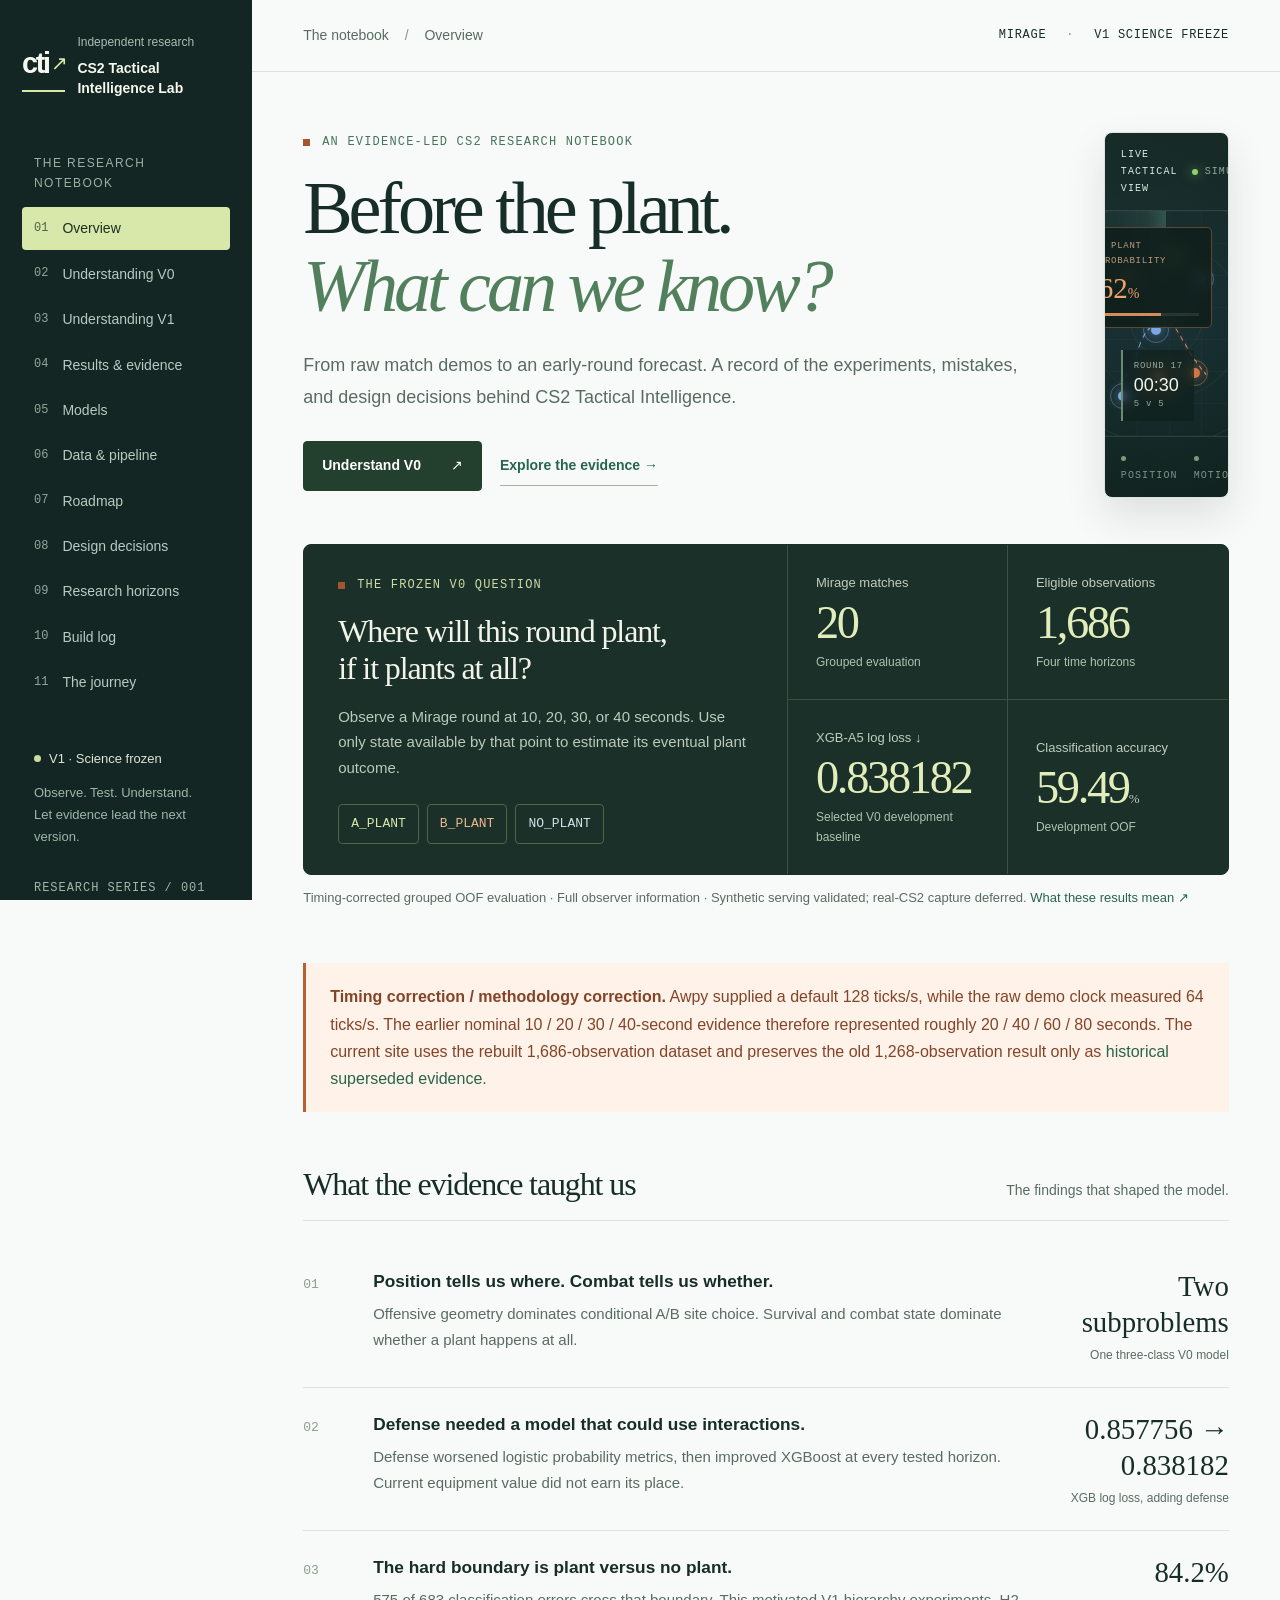
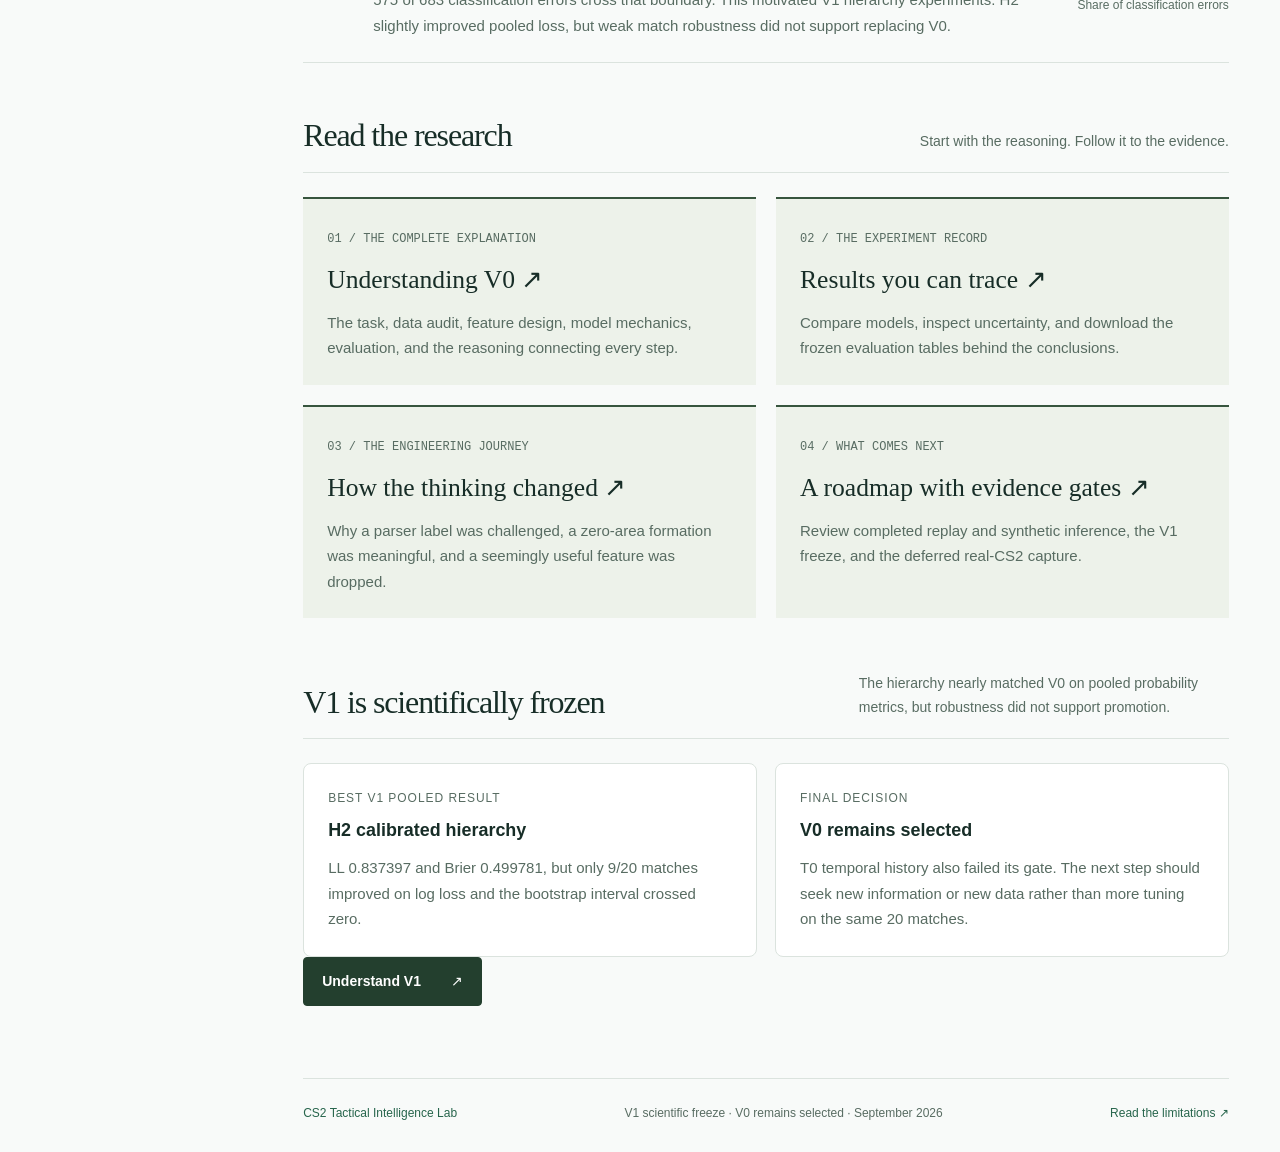
==== commit d166794d: "docs: consistance fixing" ====
--- a/site/index.html
+++ b/site/index.html
@@ -1,6 +1,6 @@
 <!doctype html>
 <html lang="en"><head><meta charset="utf-8"><meta name="viewport" content="width=device-width,initial-scale=1"><meta name="description" content="A research notebook explaining the design and frozen development evaluation of a CS2 early-round plant outcome forecaster."><meta name="theme-color" content="#142623"><title>Overview — CS2 Tactical Intelligence Lab</title><link rel="stylesheet" href="assets/style.css?v=v1-science-freeze"></head>
-<body data-page="home"><a class="skip-link" href="#main">Skip to content</a><div class="shell"><aside class="side" id="site-navigation" aria-label="Lab navigation"><a class="brand" href="index.html"><span class="mark">cti<span>↗</span></span><span><small>Independent research</small><strong>CS2 Tactical<br>Intelligence Lab</strong></span></a><div class="nav-label">The research notebook</div><nav class="nav"><a data-page="home" href="index.html" class="active" aria-current="page"><span>01</span>Overview</a><a data-page="v0" href="pages/v0.html"><span>02</span>Understanding V0</a><a data-page="v1" href="pages/v1.html"><span>03</span>Understanding V1</a><a data-page="evidence" href="pages/evidence.html"><span>04</span>Results & evidence</a><a data-page="models" href="pages/models.html"><span>05</span>Models</a><a data-page="data" href="pages/data.html"><span>06</span>Data & pipeline</a><a data-page="roadmap" href="pages/roadmap.html"><span>07</span>Roadmap</a><a data-page="decisions" href="pages/decisions.html"><span>08</span>Design decisions</a><a data-page="research" href="pages/research.html"><span>09</span>Research horizons</a><a data-page="build-log" href="pages/build-log.html"><span>10</span>Build log</a><a data-page="journey" href="pages/journey.html"><span>11</span>The journey</a></nav><div class="side-bottom"><div class="status"><i class="dot"></i>V1 · Science frozen</div><p>Observe. Test. Understand.<br>Let evidence lead the next version.</p><span class="edition">RESEARCH SERIES / 001</span></div></aside><div class="menu-backdrop" hidden></div><main class="main" id="main"><div class="top"><button class="menu" aria-controls="site-navigation" aria-expanded="false" aria-label="Open navigation">☰ <span>Menu</span></button><span class="breadcrumb">The notebook <span>/</span> Overview</span><span class="top-meta">MIRAGE <span>·</span> VERSION 0</span></div><div class="content"><header class="home-hero"><div><div class="kicker">An evidence-led CS2 research notebook</div><h1>Before the plant.<br><em>What can we know?</em></h1><p class="lead">From raw match demos to an early-round forecast. A record of the experiments, mistakes, and design decisions behind CS2 Tactical Intelligence.</p><div class="actions"><a class="button" href="pages/v0.html">Understand V0 <span>↗</span></a><a class="text-link" href="pages/evidence.html">Explore the evidence →</a></div></div><div class="hero-tactical" aria-label="Animated tactical round visualization">
+<body data-page="home"><a class="skip-link" href="#main">Skip to content</a><div class="shell"><aside class="side" id="site-navigation" aria-label="Lab navigation"><a class="brand" href="index.html"><span class="mark">cti<span>↗</span></span><span><small>Independent research</small><strong>CS2 Tactical<br>Intelligence Lab</strong></span></a><div class="nav-label">The research notebook</div><nav class="nav"><a data-page="home" href="index.html" class="active" aria-current="page"><span>01</span>Overview</a><a data-page="v0" href="pages/v0.html"><span>02</span>Understanding V0</a><a data-page="v1" href="pages/v1.html"><span>03</span>Understanding V1</a><a data-page="evidence" href="pages/evidence.html"><span>04</span>Results & evidence</a><a data-page="models" href="pages/models.html"><span>05</span>Models</a><a data-page="data" href="pages/data.html"><span>06</span>Data & pipeline</a><a data-page="roadmap" href="pages/roadmap.html"><span>07</span>Roadmap</a><a data-page="decisions" href="pages/decisions.html"><span>08</span>Design decisions</a><a data-page="research" href="pages/research.html"><span>09</span>Research horizons</a><a data-page="build-log" href="pages/build-log.html"><span>10</span>Build log</a><a data-page="journey" href="pages/journey.html"><span>11</span>The journey</a></nav><div class="side-bottom"><div class="status"><i class="dot"></i>V1 · Science frozen</div><p>Observe. Test. Understand.<br>Let evidence lead the next version.</p><span class="edition">RESEARCH SERIES / 001</span></div></aside><div class="menu-backdrop" hidden></div><main class="main" id="main"><div class="top"><button class="menu" aria-controls="site-navigation" aria-expanded="false" aria-label="Open navigation">☰ <span>Menu</span></button><span class="breadcrumb">The notebook <span>/</span> Overview</span><span class="top-meta">MIRAGE <span>·</span> V1 SCIENCE FREEZE</span></div><div class="content"><header class="home-hero"><div><div class="kicker">An evidence-led CS2 research notebook</div><h1>Before the plant.<br><em>What can we know?</em></h1><p class="lead">From raw match demos to an early-round forecast. A record of the experiments, mistakes, and design decisions behind CS2 Tactical Intelligence.</p><div class="actions"><a class="button" href="pages/v0.html">Understand V0 <span>↗</span></a><a class="text-link" href="pages/evidence.html">Explore the evidence →</a></div></div><div class="hero-tactical" aria-label="Animated tactical round visualization">
 
   <div class="hero-tactical-head">
     <span>LIVE TACTICAL VIEW</span>
@@ -63,9 +63,9 @@
   </div>
 
 </div></header>
-<section class="research-board" aria-label="V0 scope and development results"><div class="board-story"><div class="kicker">The frozen V0 question</div><h2>Where will this round plant,<br>if it plants at all?</h2><p>Observe a Mirage round at 10, 20, 30, or 40 seconds. Use only state available by that point to estimate its eventual plant outcome.</p><div class="outcomes"><span class="outcome">A_PLANT</span><span class="outcome">B_PLANT</span><span class="outcome">NO_PLANT</span></div></div><div class="board-metrics"><div class="metric"><span>Mirage matches</span><strong>20</strong><small>Grouped evaluation</small></div><div class="metric"><span>Eligible observations</span><strong>1,686</strong><small>Four time horizons</small></div><div class="metric"><span>XGB-A5 log loss ↓</span><strong>0.838182</strong><small>Best development result</small></div><div class="metric"><span>Classification accuracy</span><strong>59.49<span>%</span></strong><small>Development OOF</small></div></div></section><p class="board-caption">Timing-corrected grouped OOF evaluation · Full observer information · Synthetic serving validated; real-CS2 capture deferred. <a href="pages/v0.html#limitations">What these results mean ↗</a></p>
-<section class="section"><div class="callout warn"><strong>Timing correction / methodology correction.</strong> Awpy supplied a default 128 ticks/s, while the raw demo clock measured 64 ticks/s. The earlier nominal 10 / 20 / 30 / 40-second evidence therefore represented roughly 20 / 40 / 60 / 80 seconds. The current site uses the rebuilt 1,686-observation dataset and preserves the old 1,268-observation result only as <a href="pages/evidence.html#historical">historical superseded evidence</a>.</div></section><section class="section"><div class="section-head"><h2>What the evidence taught us</h2><p>The findings that shaped the model.</p></div><div class="finding-list"><article class="finding-row"><span class="finding-index">01</span><div><h3>Position tells us where. Combat tells us whether.</h3><p>Offensive geometry dominates conditional A/B site choice. Survival and combat state dominate whether a plant happens at all.</p></div><div class="finding-value">Two subproblems<small>One three-class V0 model</small></div></article><article class="finding-row"><span class="finding-index">02</span><div><h3>Defense needed a model that could use interactions.</h3><p>Defense worsened logistic probability metrics, then improved XGBoost at every tested horizon. Current equipment value did not earn its place.</p></div><div class="finding-value">0.857756 → 0.838182<small>XGB log loss, adding defense</small></div></article><article class="finding-row"><span class="finding-index">03</span><div><h3>The hard boundary is plant versus no plant.</h3><p>575 of 683 classification errors cross that boundary. This motivates testing a hierarchical V1, whose benefit remains unproven.</p></div><div class="finding-value">84.2%<small>Share of classification errors</small></div></article></div></section>
-<section class="section"><div class="section-head"><h2>Read the research</h2><p>Start with the reasoning. Follow it to the evidence.</p></div><div class="read-next"><a class="read-card" href="pages/v0.html"><span>01 / THE COMPLETE EXPLANATION</span><h3>Understanding V0 ↗</h3><p>The task, data audit, feature design, model mechanics, evaluation, and the reasoning connecting every step.</p></a><a class="read-card" href="pages/evidence.html"><span>02 / THE EXPERIMENT RECORD</span><h3>Results you can trace ↗</h3><p>Compare models, inspect uncertainty, and download the frozen evaluation tables behind the conclusions.</p></a><a class="read-card" href="pages/journey.html"><span>03 / THE ENGINEERING JOURNEY</span><h3>How the thinking changed ↗</h3><p>Why a parser label was challenged, a zero-area formation was meaningful, and a seemingly useful feature was dropped.</p></a><a class="read-card" href="pages/roadmap.html"><span>04 / WHAT COMES NEXT</span><h3>A roadmap with evidence gates ↗</h3><p>Separate completed offline research from future replay, live inference, and the next modeling hypothesis.</p></a></div></section><!-- V1-SCIENTIFIC-FREEZE -->
+<section class="research-board" aria-label="V0 scope and development results"><div class="board-story"><div class="kicker">The frozen V0 question</div><h2>Where will this round plant,<br>if it plants at all?</h2><p>Observe a Mirage round at 10, 20, 30, or 40 seconds. Use only state available by that point to estimate its eventual plant outcome.</p><div class="outcomes"><span class="outcome">A_PLANT</span><span class="outcome">B_PLANT</span><span class="outcome">NO_PLANT</span></div></div><div class="board-metrics"><div class="metric"><span>Mirage matches</span><strong>20</strong><small>Grouped evaluation</small></div><div class="metric"><span>Eligible observations</span><strong>1,686</strong><small>Four time horizons</small></div><div class="metric"><span>XGB-A5 log loss ↓</span><strong>0.838182</strong><small>Selected V0 development baseline</small></div><div class="metric"><span>Classification accuracy</span><strong>59.49<span>%</span></strong><small>Development OOF</small></div></div></section><p class="board-caption">Timing-corrected grouped OOF evaluation · Full observer information · Synthetic serving validated; real-CS2 capture deferred. <a href="pages/v0.html#limitations">What these results mean ↗</a></p>
+<section class="section"><div class="callout warn"><strong>Timing correction / methodology correction.</strong> Awpy supplied a default 128 ticks/s, while the raw demo clock measured 64 ticks/s. The earlier nominal 10 / 20 / 30 / 40-second evidence therefore represented roughly 20 / 40 / 60 / 80 seconds. The current site uses the rebuilt 1,686-observation dataset and preserves the old 1,268-observation result only as <a href="pages/evidence.html#historical">historical superseded evidence</a>.</div></section><section class="section"><div class="section-head"><h2>What the evidence taught us</h2><p>The findings that shaped the model.</p></div><div class="finding-list"><article class="finding-row"><span class="finding-index">01</span><div><h3>Position tells us where. Combat tells us whether.</h3><p>Offensive geometry dominates conditional A/B site choice. Survival and combat state dominate whether a plant happens at all.</p></div><div class="finding-value">Two subproblems<small>One three-class V0 model</small></div></article><article class="finding-row"><span class="finding-index">02</span><div><h3>Defense needed a model that could use interactions.</h3><p>Defense worsened logistic probability metrics, then improved XGBoost at every tested horizon. Current equipment value did not earn its place.</p></div><div class="finding-value">0.857756 → 0.838182<small>XGB log loss, adding defense</small></div></article><article class="finding-row"><span class="finding-index">03</span><div><h3>The hard boundary is plant versus no plant.</h3><p>575 of 683 classification errors cross that boundary. This motivated V1 hierarchy experiments. H2 slightly improved pooled loss, but weak match robustness did not support replacing V0.</p></div><div class="finding-value">84.2%<small>Share of classification errors</small></div></article></div></section>
+<section class="section"><div class="section-head"><h2>Read the research</h2><p>Start with the reasoning. Follow it to the evidence.</p></div><div class="read-next"><a class="read-card" href="pages/v0.html"><span>01 / THE COMPLETE EXPLANATION</span><h3>Understanding V0 ↗</h3><p>The task, data audit, feature design, model mechanics, evaluation, and the reasoning connecting every step.</p></a><a class="read-card" href="pages/evidence.html"><span>02 / THE EXPERIMENT RECORD</span><h3>Results you can trace ↗</h3><p>Compare models, inspect uncertainty, and download the frozen evaluation tables behind the conclusions.</p></a><a class="read-card" href="pages/journey.html"><span>03 / THE ENGINEERING JOURNEY</span><h3>How the thinking changed ↗</h3><p>Why a parser label was challenged, a zero-area formation was meaningful, and a seemingly useful feature was dropped.</p></a><a class="read-card" href="pages/roadmap.html"><span>04 / WHAT COMES NEXT</span><h3>A roadmap with evidence gates ↗</h3><p>Review completed replay and synthetic inference, the V1 freeze, and the deferred real-CS2 capture.</p></a></div></section><!-- V1-SCIENTIFIC-FREEZE -->
 <section
   class="section"
   id="v1-freeze"
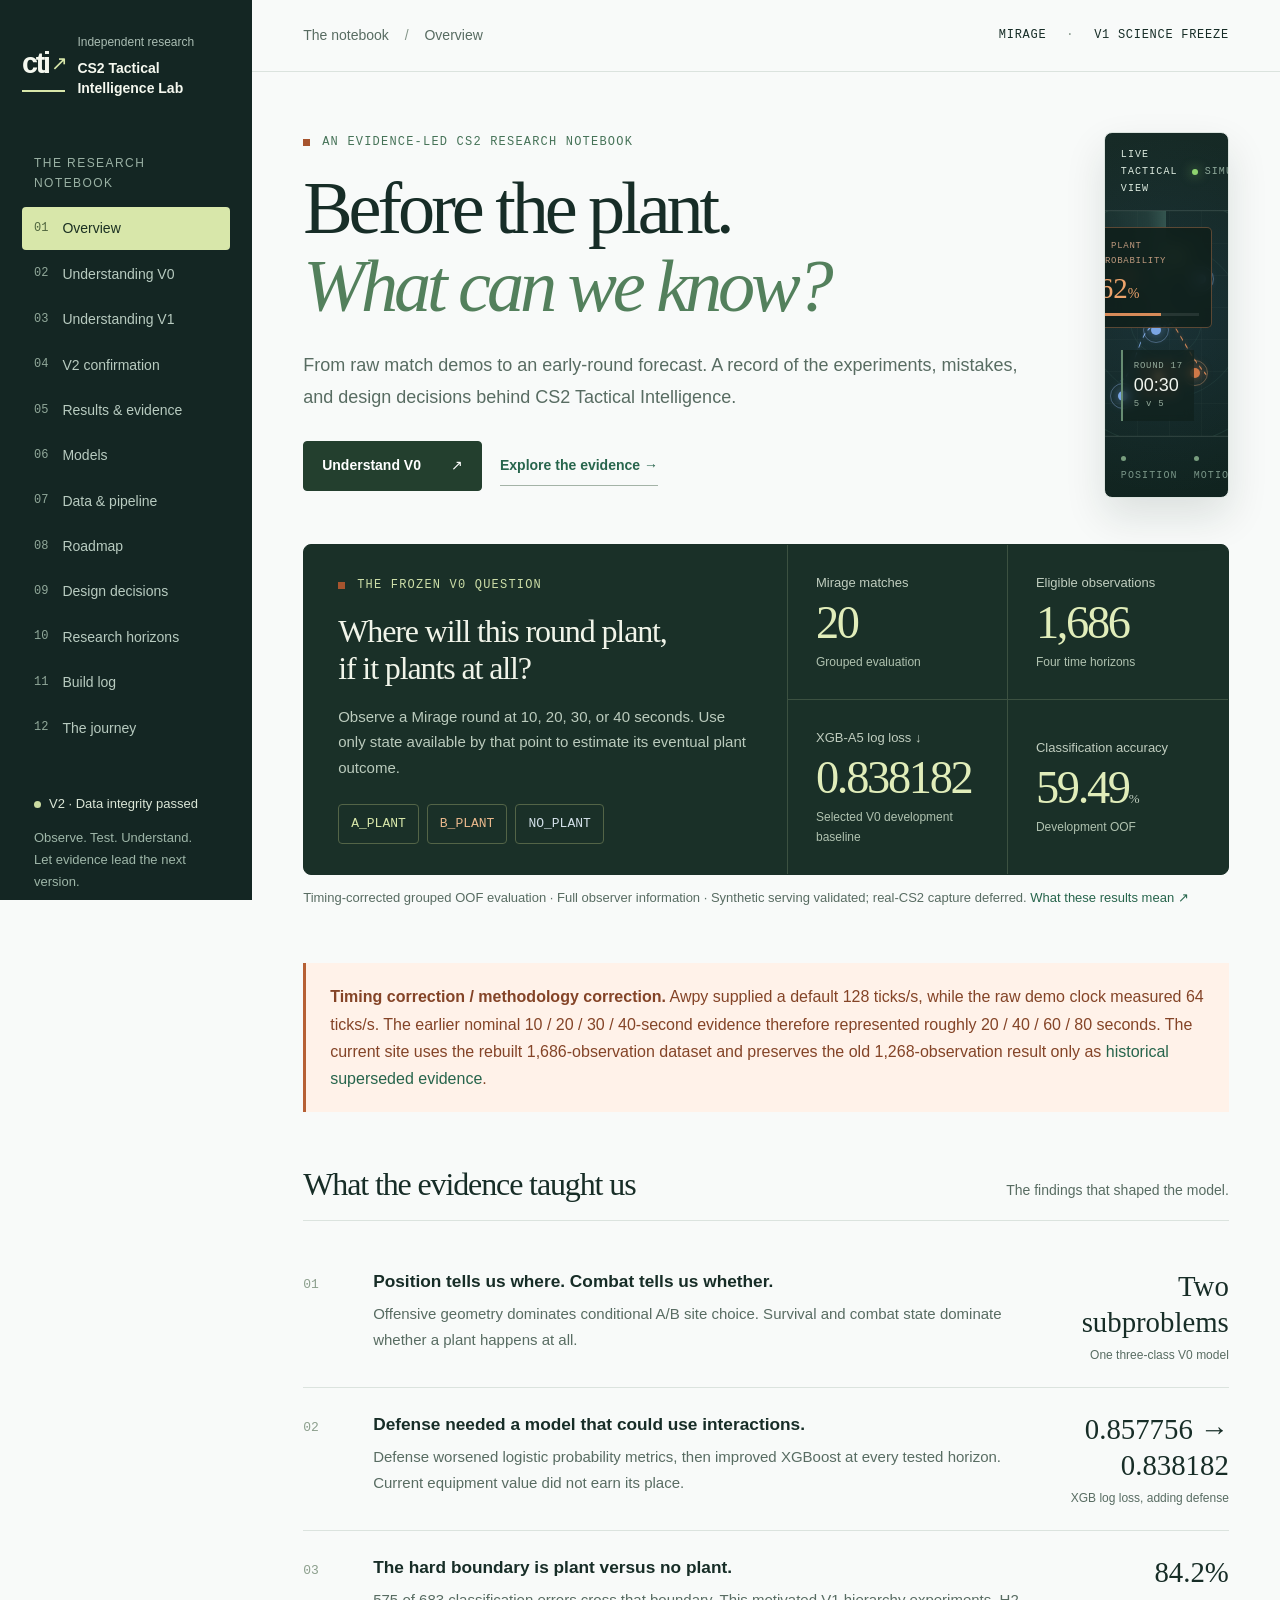
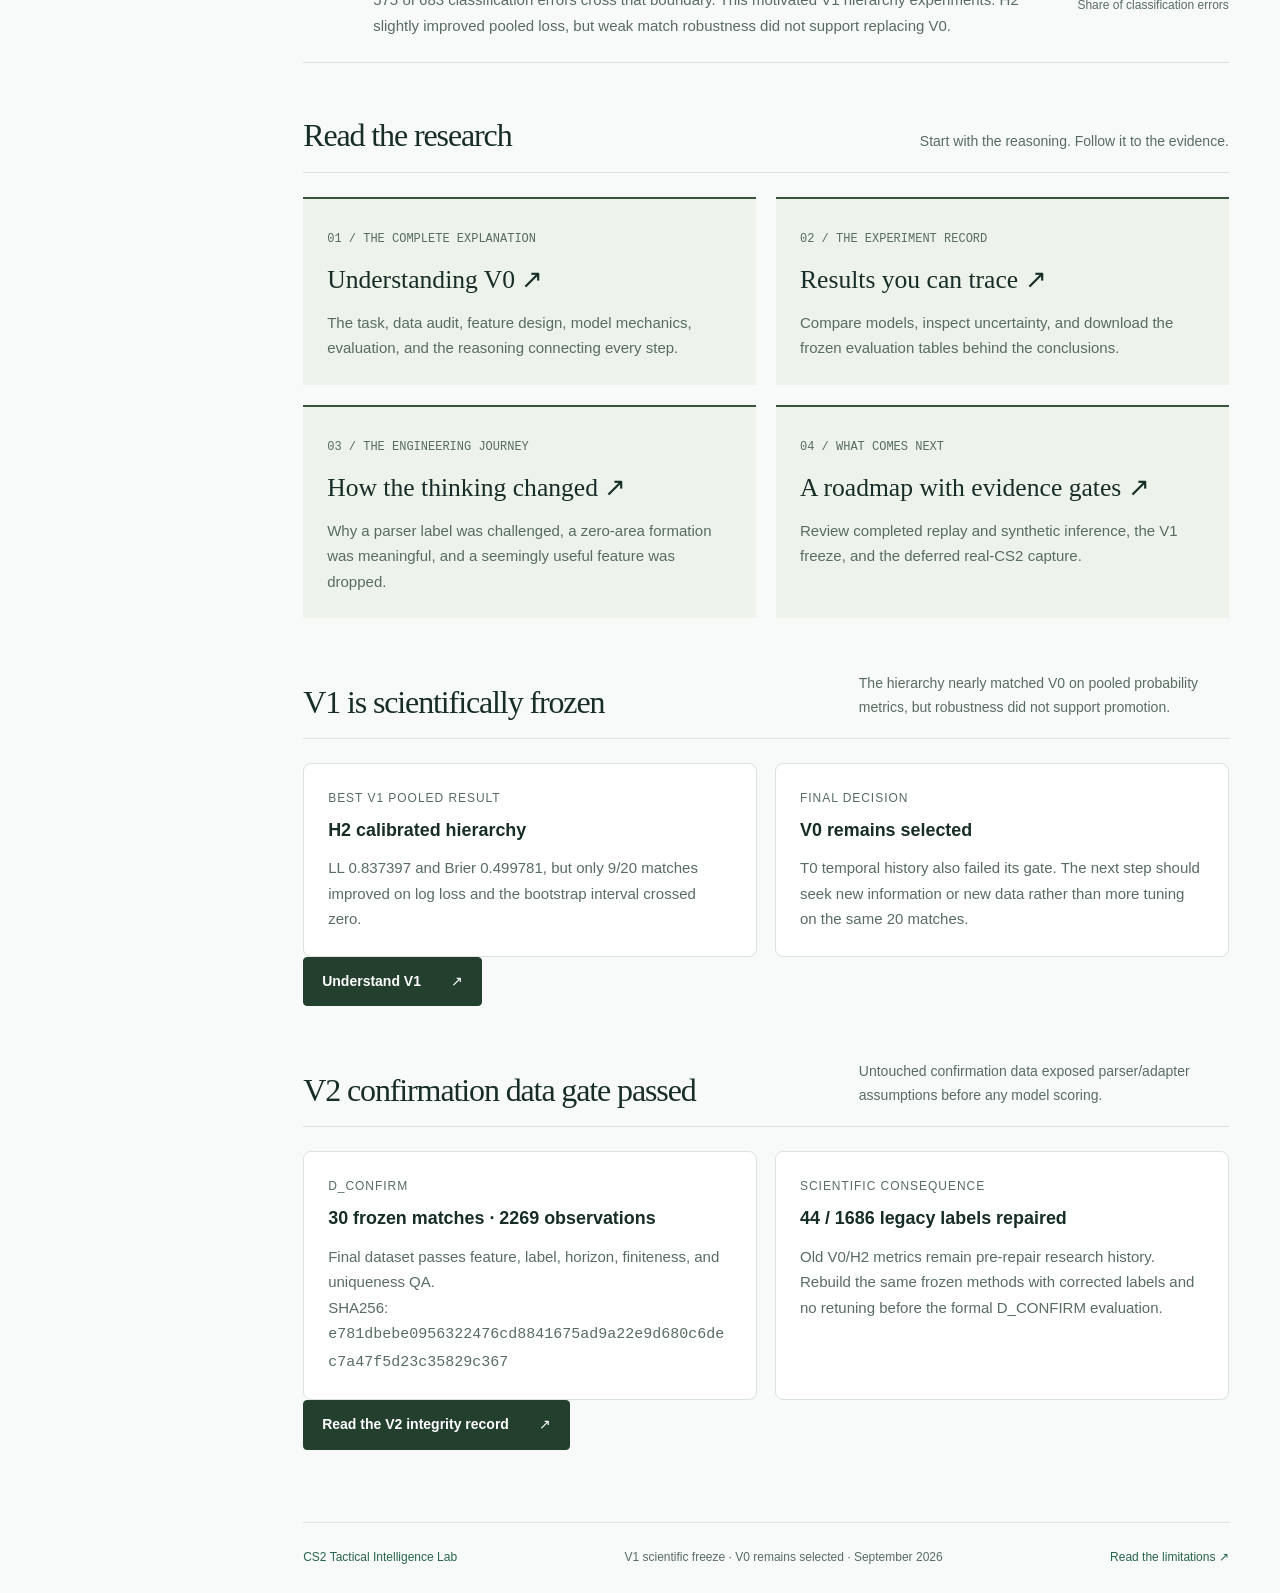
==== commit 650d6559: "docs: record V2 data integrity repair" ====
--- a/site/index.html
+++ b/site/index.html
@@ -1,6 +1,6 @@
 <!doctype html>
-<html lang="en"><head><meta charset="utf-8"><meta name="viewport" content="width=device-width,initial-scale=1"><meta name="description" content="A research notebook explaining the design and frozen development evaluation of a CS2 early-round plant outcome forecaster."><meta name="theme-color" content="#142623"><title>Overview — CS2 Tactical Intelligence Lab</title><link rel="stylesheet" href="assets/style.css?v=v1-science-freeze"></head>
-<body data-page="home"><a class="skip-link" href="#main">Skip to content</a><div class="shell"><aside class="side" id="site-navigation" aria-label="Lab navigation"><a class="brand" href="index.html"><span class="mark">cti<span>↗</span></span><span><small>Independent research</small><strong>CS2 Tactical<br>Intelligence Lab</strong></span></a><div class="nav-label">The research notebook</div><nav class="nav"><a data-page="home" href="index.html" class="active" aria-current="page"><span>01</span>Overview</a><a data-page="v0" href="pages/v0.html"><span>02</span>Understanding V0</a><a data-page="v1" href="pages/v1.html"><span>03</span>Understanding V1</a><a data-page="evidence" href="pages/evidence.html"><span>04</span>Results & evidence</a><a data-page="models" href="pages/models.html"><span>05</span>Models</a><a data-page="data" href="pages/data.html"><span>06</span>Data & pipeline</a><a data-page="roadmap" href="pages/roadmap.html"><span>07</span>Roadmap</a><a data-page="decisions" href="pages/decisions.html"><span>08</span>Design decisions</a><a data-page="research" href="pages/research.html"><span>09</span>Research horizons</a><a data-page="build-log" href="pages/build-log.html"><span>10</span>Build log</a><a data-page="journey" href="pages/journey.html"><span>11</span>The journey</a></nav><div class="side-bottom"><div class="status"><i class="dot"></i>V1 · Science frozen</div><p>Observe. Test. Understand.<br>Let evidence lead the next version.</p><span class="edition">RESEARCH SERIES / 001</span></div></aside><div class="menu-backdrop" hidden></div><main class="main" id="main"><div class="top"><button class="menu" aria-controls="site-navigation" aria-expanded="false" aria-label="Open navigation">☰ <span>Menu</span></button><span class="breadcrumb">The notebook <span>/</span> Overview</span><span class="top-meta">MIRAGE <span>·</span> V1 SCIENCE FREEZE</span></div><div class="content"><header class="home-hero"><div><div class="kicker">An evidence-led CS2 research notebook</div><h1>Before the plant.<br><em>What can we know?</em></h1><p class="lead">From raw match demos to an early-round forecast. A record of the experiments, mistakes, and design decisions behind CS2 Tactical Intelligence.</p><div class="actions"><a class="button" href="pages/v0.html">Understand V0 <span>↗</span></a><a class="text-link" href="pages/evidence.html">Explore the evidence →</a></div></div><div class="hero-tactical" aria-label="Animated tactical round visualization">
+<html lang="en"><head><meta charset="utf-8"><meta name="viewport" content="width=device-width,initial-scale=1"><meta name="description" content="A research notebook explaining the design and frozen development evaluation of a CS2 early-round plant outcome forecaster."><meta name="theme-color" content="#142623"><title>Overview — CS2 Tactical Intelligence Lab</title><link rel="stylesheet" href="assets/style.css?v=v2-integrity"></head>
+<body data-page="home"><a class="skip-link" href="#main">Skip to content</a><div class="shell"><aside class="side" id="site-navigation" aria-label="Lab navigation"><a class="brand" href="index.html"><span class="mark">cti<span>↗</span></span><span><small>Independent research</small><strong>CS2 Tactical<br>Intelligence Lab</strong></span></a><div class="nav-label">The research notebook</div><nav class="nav"><a data-page="home" href="index.html" class="active" aria-current="page"><span>01</span>Overview</a><a data-page="v0" href="pages/v0.html"><span>02</span>Understanding V0</a><a data-page="v1" href="pages/v1.html"><span>03</span>Understanding V1</a><a data-page="v2" href="pages/v2.html"><span>04</span>V2 confirmation</a><a data-page="evidence" href="pages/evidence.html"><span>05</span>Results & evidence</a><a data-page="models" href="pages/models.html"><span>06</span>Models</a><a data-page="data" href="pages/data.html"><span>07</span>Data & pipeline</a><a data-page="roadmap" href="pages/roadmap.html"><span>08</span>Roadmap</a><a data-page="decisions" href="pages/decisions.html"><span>09</span>Design decisions</a><a data-page="research" href="pages/research.html"><span>10</span>Research horizons</a><a data-page="build-log" href="pages/build-log.html"><span>11</span>Build log</a><a data-page="journey" href="pages/journey.html"><span>12</span>The journey</a></nav><div class="side-bottom"><div class="status"><i class="dot"></i>V2 · Data integrity passed</div><p>Observe. Test. Understand.<br>Let evidence lead the next version.</p><span class="edition">RESEARCH SERIES / 001</span></div></aside><div class="menu-backdrop" hidden></div><main class="main" id="main"><div class="top"><button class="menu" aria-controls="site-navigation" aria-expanded="false" aria-label="Open navigation">☰ <span>Menu</span></button><span class="breadcrumb">The notebook <span>/</span> Overview</span><span class="top-meta">MIRAGE <span>·</span> V1 SCIENCE FREEZE</span></div><div class="content"><header class="home-hero"><div><div class="kicker">An evidence-led CS2 research notebook</div><h1>Before the plant.<br><em>What can we know?</em></h1><p class="lead">From raw match demos to an early-round forecast. A record of the experiments, mistakes, and design decisions behind CS2 Tactical Intelligence.</p><div class="actions"><a class="button" href="pages/v0.html">Understand V0 <span>↗</span></a><a class="text-link" href="pages/evidence.html">Explore the evidence →</a></div></div><div class="hero-tactical" aria-label="Animated tactical round visualization">
 
   <div class="hero-tactical-head">
     <span>LIVE TACTICAL VIEW</span>
@@ -142,4 +142,69 @@
   </p>
 
 </section>
+<!-- V2-INTEGRITY-REPAIR -->
+<section class="section" id="v2-integrity">
+
+  <div class="section-head">
+    <h2>V2 confirmation data gate passed</h2>
+
+    <p>
+      Untouched confirmation data exposed
+      parser/adapter assumptions before
+      any model scoring.
+    </p>
+  </div>
+
+  <div class="grid">
+
+    <article class="card half">
+      <div class="stat-label">
+        D_CONFIRM
+      </div>
+
+      <h3>
+        30 frozen matches · 2269 observations
+      </h3>
+
+      <p>
+        Final dataset passes feature, label,
+        horizon, finiteness, and uniqueness QA.
+      </p>
+
+      <p>
+        SHA256:
+        <code>e781dbebe0956322476cd8841675ad9a22e9d680c6dec7a47f5d23c35829c367</code>
+      </p>
+    </article>
+
+    <article class="card half">
+
+      <div class="stat-label">
+        Scientific consequence
+      </div>
+
+      <h3>
+        44 / 1686 legacy labels repaired
+      </h3>
+
+      <p>
+        Old V0/H2 metrics remain
+        pre-repair research history.
+        Rebuild the same frozen methods with
+        corrected labels and no retuning before
+        the formal D_CONFIRM evaluation.
+      </p>
+
+    </article>
+
+  </div>
+
+  <p>
+    <a class="button" href="pages/v2.html">
+      Read the V2 integrity record
+      <span>↗</span>
+    </a>
+  </p>
+
+</section>
 <footer class="footer"><a href="index.html">CS2 Tactical Intelligence Lab</a><span>V1 scientific freeze · V0 remains selected · September 2026</span><a href="pages/v0.html#limitations">Read the limitations ↗</a></footer></div></main></div><script src="assets/site.js"></script></body></html>
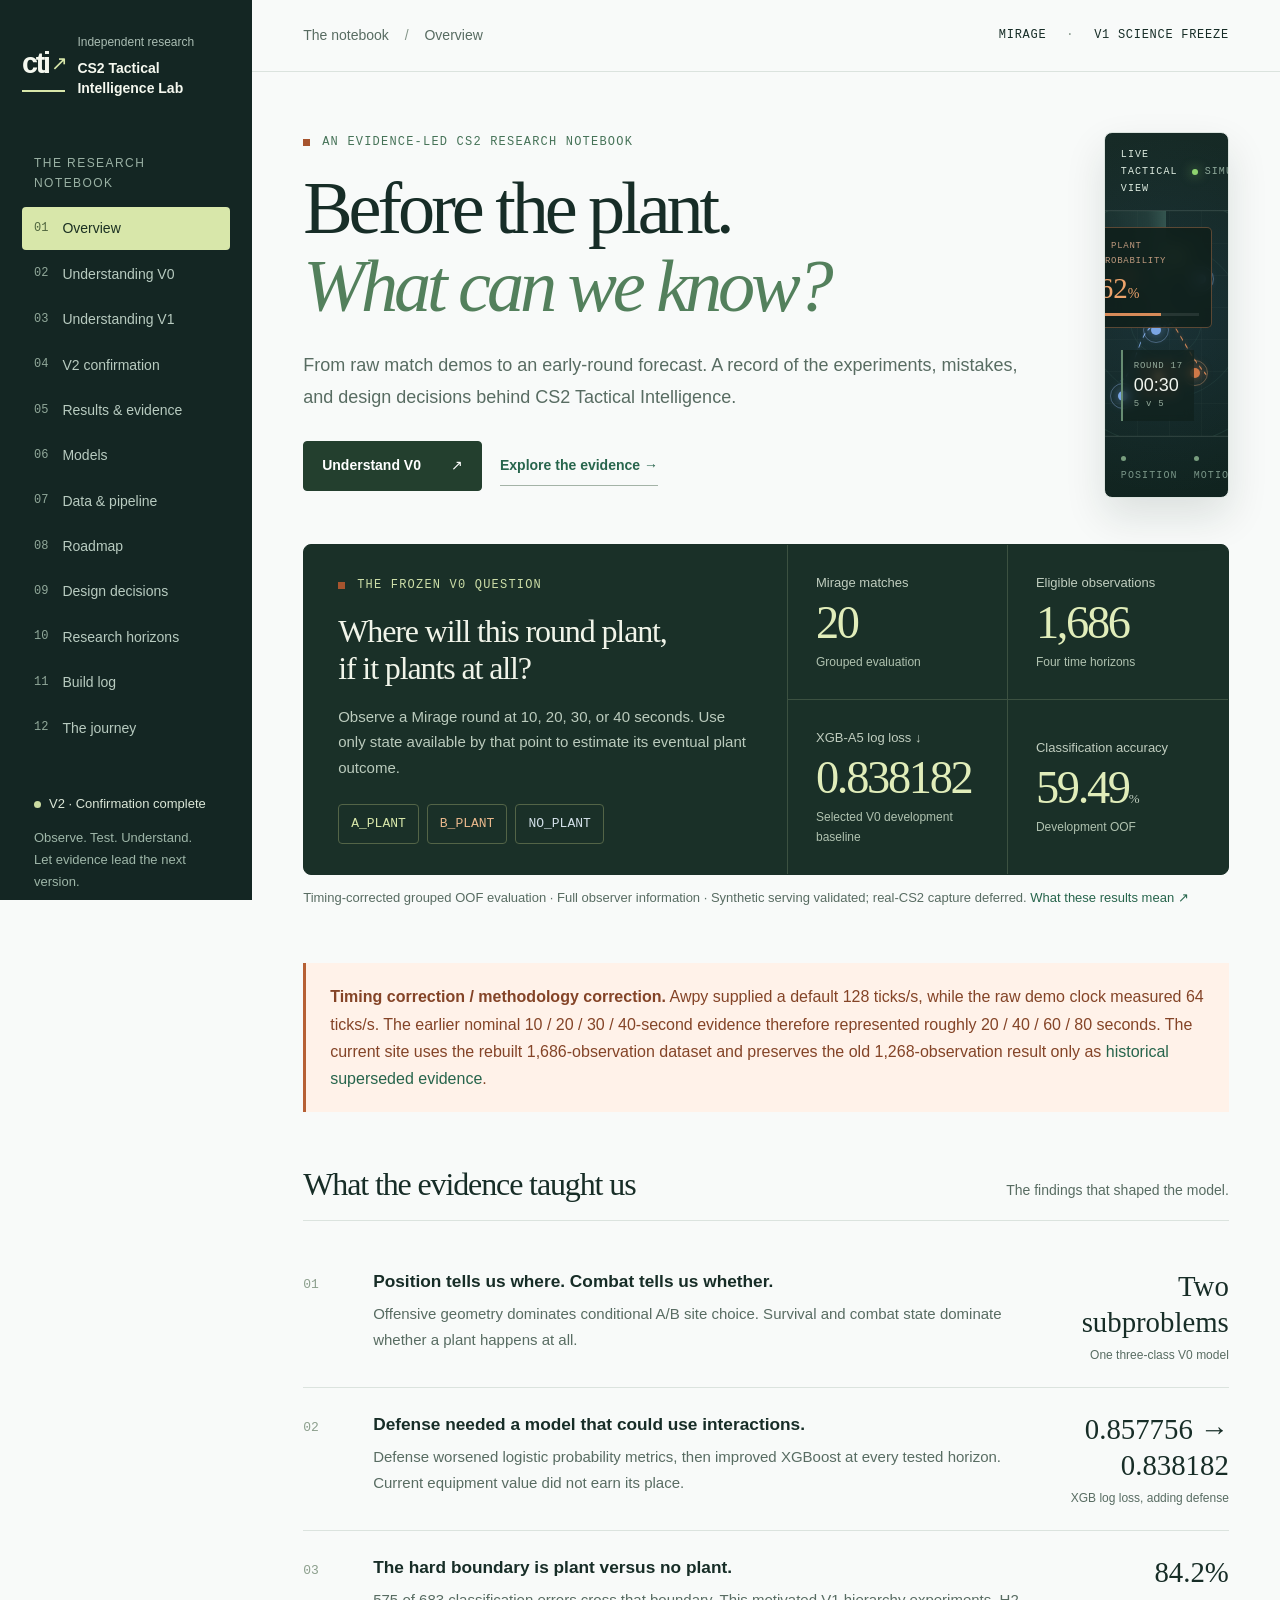
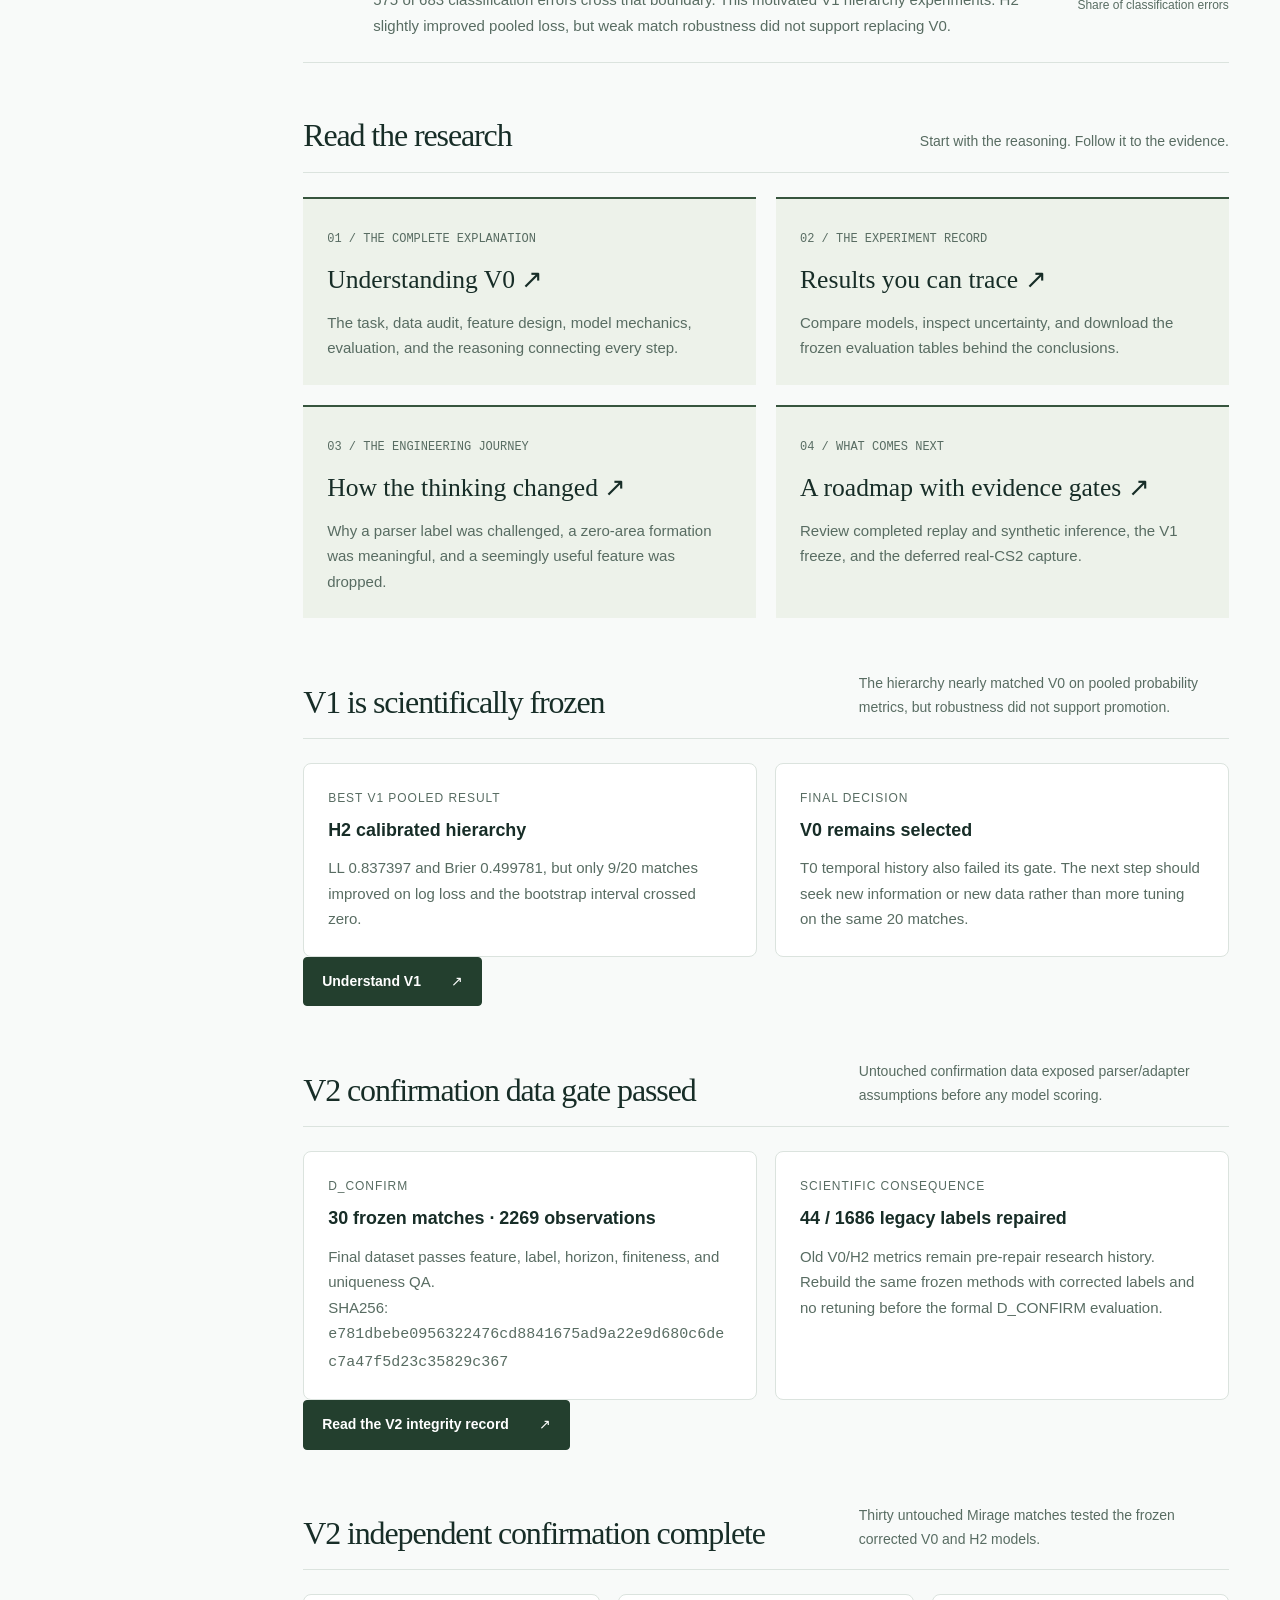
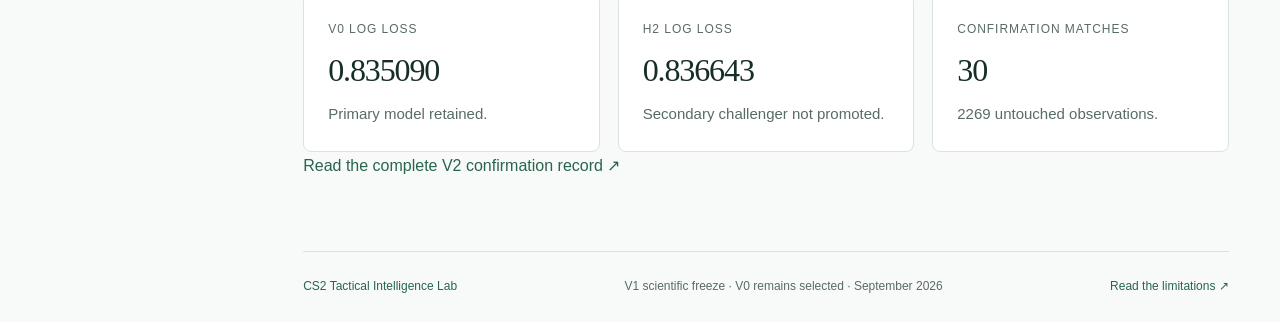
==== commit d2a25628: "docs: close V2 independent confirmation" ====
--- a/site/index.html
+++ b/site/index.html
@@ -1,6 +1,6 @@
 <!doctype html>
-<html lang="en"><head><meta charset="utf-8"><meta name="viewport" content="width=device-width,initial-scale=1"><meta name="description" content="A research notebook explaining the design and frozen development evaluation of a CS2 early-round plant outcome forecaster."><meta name="theme-color" content="#142623"><title>Overview — CS2 Tactical Intelligence Lab</title><link rel="stylesheet" href="assets/style.css?v=v2-integrity"></head>
-<body data-page="home"><a class="skip-link" href="#main">Skip to content</a><div class="shell"><aside class="side" id="site-navigation" aria-label="Lab navigation"><a class="brand" href="index.html"><span class="mark">cti<span>↗</span></span><span><small>Independent research</small><strong>CS2 Tactical<br>Intelligence Lab</strong></span></a><div class="nav-label">The research notebook</div><nav class="nav"><a data-page="home" href="index.html" class="active" aria-current="page"><span>01</span>Overview</a><a data-page="v0" href="pages/v0.html"><span>02</span>Understanding V0</a><a data-page="v1" href="pages/v1.html"><span>03</span>Understanding V1</a><a data-page="v2" href="pages/v2.html"><span>04</span>V2 confirmation</a><a data-page="evidence" href="pages/evidence.html"><span>05</span>Results & evidence</a><a data-page="models" href="pages/models.html"><span>06</span>Models</a><a data-page="data" href="pages/data.html"><span>07</span>Data & pipeline</a><a data-page="roadmap" href="pages/roadmap.html"><span>08</span>Roadmap</a><a data-page="decisions" href="pages/decisions.html"><span>09</span>Design decisions</a><a data-page="research" href="pages/research.html"><span>10</span>Research horizons</a><a data-page="build-log" href="pages/build-log.html"><span>11</span>Build log</a><a data-page="journey" href="pages/journey.html"><span>12</span>The journey</a></nav><div class="side-bottom"><div class="status"><i class="dot"></i>V2 · Data integrity passed</div><p>Observe. Test. Understand.<br>Let evidence lead the next version.</p><span class="edition">RESEARCH SERIES / 001</span></div></aside><div class="menu-backdrop" hidden></div><main class="main" id="main"><div class="top"><button class="menu" aria-controls="site-navigation" aria-expanded="false" aria-label="Open navigation">☰ <span>Menu</span></button><span class="breadcrumb">The notebook <span>/</span> Overview</span><span class="top-meta">MIRAGE <span>·</span> V1 SCIENCE FREEZE</span></div><div class="content"><header class="home-hero"><div><div class="kicker">An evidence-led CS2 research notebook</div><h1>Before the plant.<br><em>What can we know?</em></h1><p class="lead">From raw match demos to an early-round forecast. A record of the experiments, mistakes, and design decisions behind CS2 Tactical Intelligence.</p><div class="actions"><a class="button" href="pages/v0.html">Understand V0 <span>↗</span></a><a class="text-link" href="pages/evidence.html">Explore the evidence →</a></div></div><div class="hero-tactical" aria-label="Animated tactical round visualization">
+<html lang="en"><head><meta charset="utf-8"><meta name="viewport" content="width=device-width,initial-scale=1"><meta name="description" content="A research notebook explaining the design and frozen development evaluation of a CS2 early-round plant outcome forecaster."><meta name="theme-color" content="#142623"><title>Overview — CS2 Tactical Intelligence Lab</title><link rel="stylesheet" href="assets/style.css?v=v2-confirmation"></head>
+<body data-page="home"><a class="skip-link" href="#main">Skip to content</a><div class="shell"><aside class="side" id="site-navigation" aria-label="Lab navigation"><a class="brand" href="index.html"><span class="mark">cti<span>↗</span></span><span><small>Independent research</small><strong>CS2 Tactical<br>Intelligence Lab</strong></span></a><div class="nav-label">The research notebook</div><nav class="nav"><a data-page="home" href="index.html" class="active" aria-current="page"><span>01</span>Overview</a><a data-page="v0" href="pages/v0.html"><span>02</span>Understanding V0</a><a data-page="v1" href="pages/v1.html"><span>03</span>Understanding V1</a><a data-page="v2" href="pages/v2.html"><span>04</span>V2 confirmation</a><a data-page="evidence" href="pages/evidence.html"><span>05</span>Results & evidence</a><a data-page="models" href="pages/models.html"><span>06</span>Models</a><a data-page="data" href="pages/data.html"><span>07</span>Data & pipeline</a><a data-page="roadmap" href="pages/roadmap.html"><span>08</span>Roadmap</a><a data-page="decisions" href="pages/decisions.html"><span>09</span>Design decisions</a><a data-page="research" href="pages/research.html"><span>10</span>Research horizons</a><a data-page="build-log" href="pages/build-log.html"><span>11</span>Build log</a><a data-page="journey" href="pages/journey.html"><span>12</span>The journey</a></nav><div class="side-bottom"><div class="status"><i class="dot"></i>V2 · Confirmation complete</div><p>Observe. Test. Understand.<br>Let evidence lead the next version.</p><span class="edition">RESEARCH SERIES / 001</span></div></aside><div class="menu-backdrop" hidden></div><main class="main" id="main"><div class="top"><button class="menu" aria-controls="site-navigation" aria-expanded="false" aria-label="Open navigation">☰ <span>Menu</span></button><span class="breadcrumb">The notebook <span>/</span> Overview</span><span class="top-meta">MIRAGE <span>·</span> V1 SCIENCE FREEZE</span></div><div class="content"><header class="home-hero"><div><div class="kicker">An evidence-led CS2 research notebook</div><h1>Before the plant.<br><em>What can we know?</em></h1><p class="lead">From raw match demos to an early-round forecast. A record of the experiments, mistakes, and design decisions behind CS2 Tactical Intelligence.</p><div class="actions"><a class="button" href="pages/v0.html">Understand V0 <span>↗</span></a><a class="text-link" href="pages/evidence.html">Explore the evidence →</a></div></div><div class="hero-tactical" aria-label="Animated tactical round visualization">
 
   <div class="hero-tactical-head">
     <span>LIVE TACTICAL VIEW</span>
@@ -207,4 +207,41 @@
   </p>
 
 </section>
+<!-- V2-CONFIRMATION-FINAL -->
+<section class="section">
+  <div class="section-head">
+    <h2>V2 independent confirmation complete</h2>
+
+    <p>
+      Thirty untouched Mirage matches tested the frozen
+      corrected V0 and H2 models.
+    </p>
+  </div>
+
+  <div class="grid">
+    <article class="card">
+      <div class="stat-label">V0 log loss</div>
+      <div class="stat">0.835090</div>
+      <p>Primary model retained.</p>
+    </article>
+
+    <article class="card">
+      <div class="stat-label">H2 log loss</div>
+      <div class="stat">0.836643</div>
+      <p>Secondary challenger not promoted.</p>
+    </article>
+
+    <article class="card">
+      <div class="stat-label">Confirmation matches</div>
+      <div class="stat">30</div>
+      <p>2269 untouched observations.</p>
+    </article>
+  </div>
+
+  <p>
+    <a href="pages/v2.html">
+      Read the complete V2 confirmation record ↗
+    </a>
+  </p>
+</section>
 <footer class="footer"><a href="index.html">CS2 Tactical Intelligence Lab</a><span>V1 scientific freeze · V0 remains selected · September 2026</span><a href="pages/v0.html#limitations">Read the limitations ↗</a></footer></div></main></div><script src="assets/site.js"></script></body></html>
